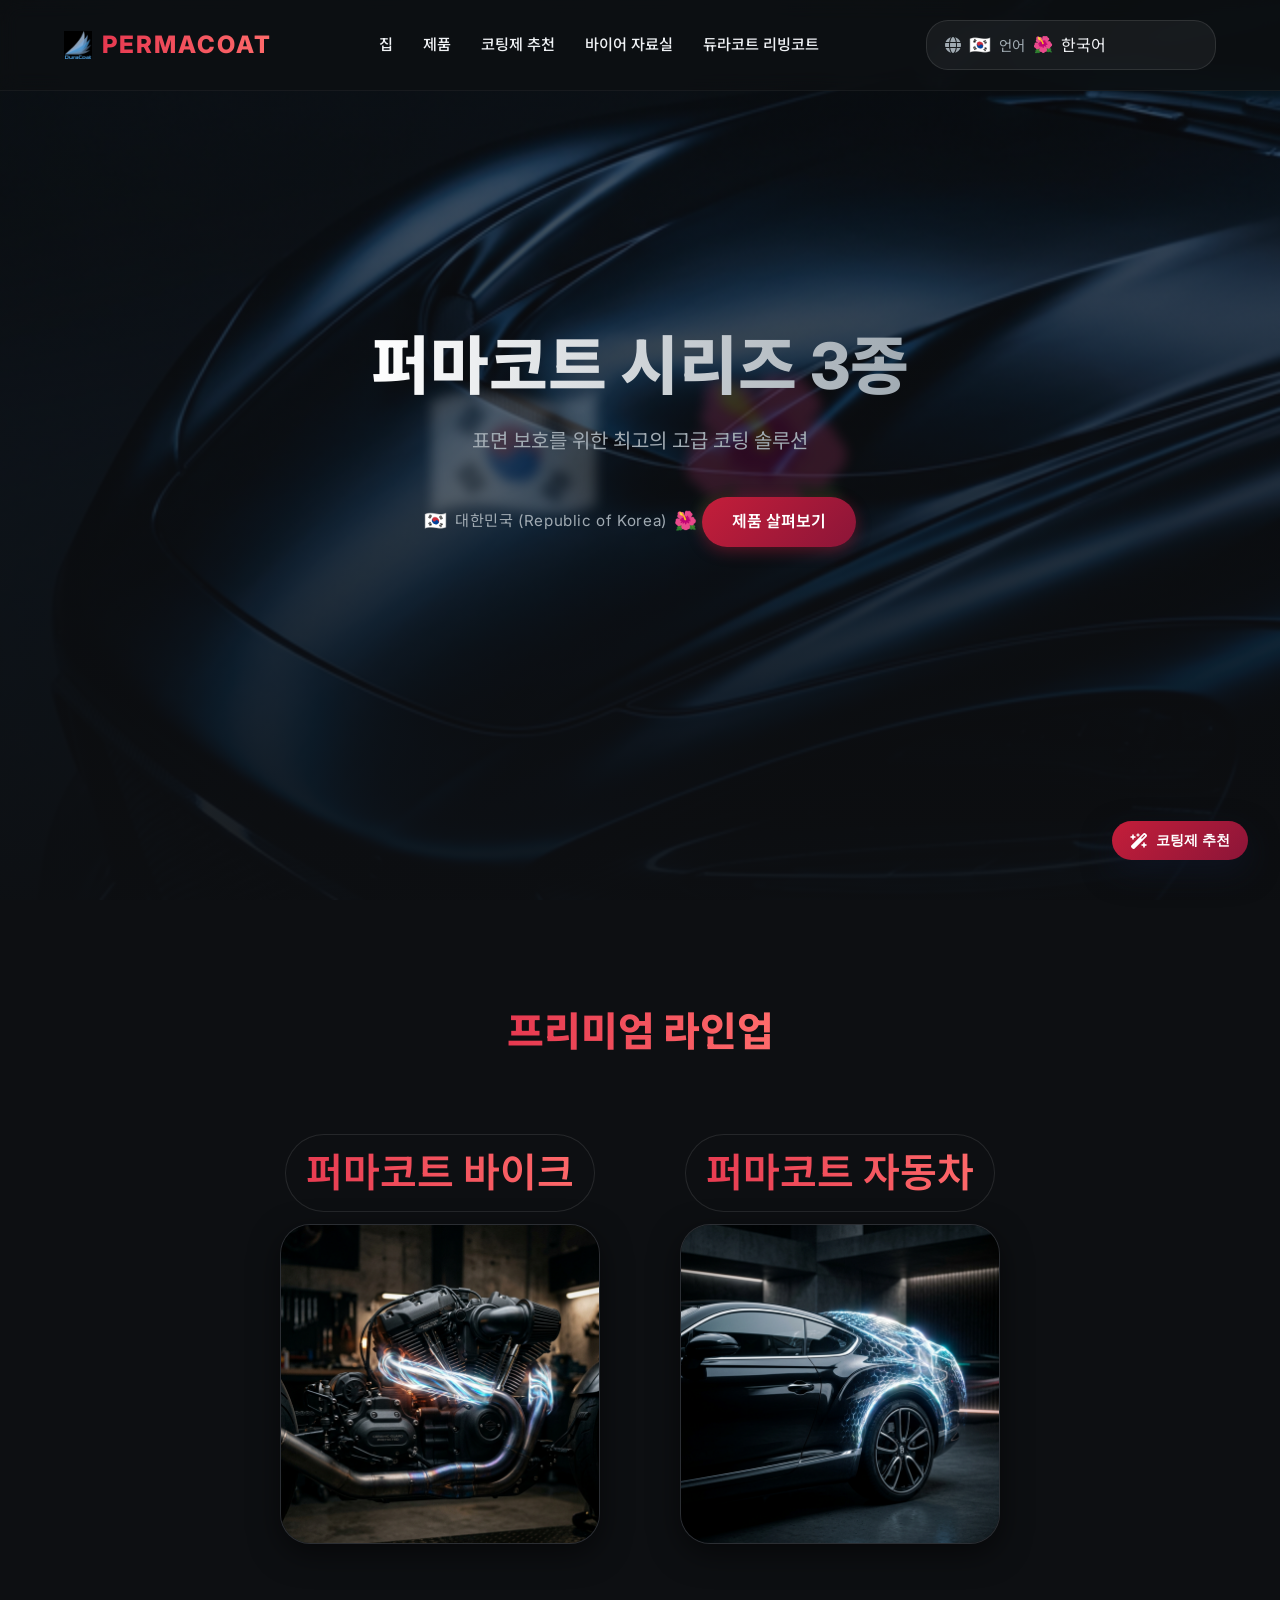
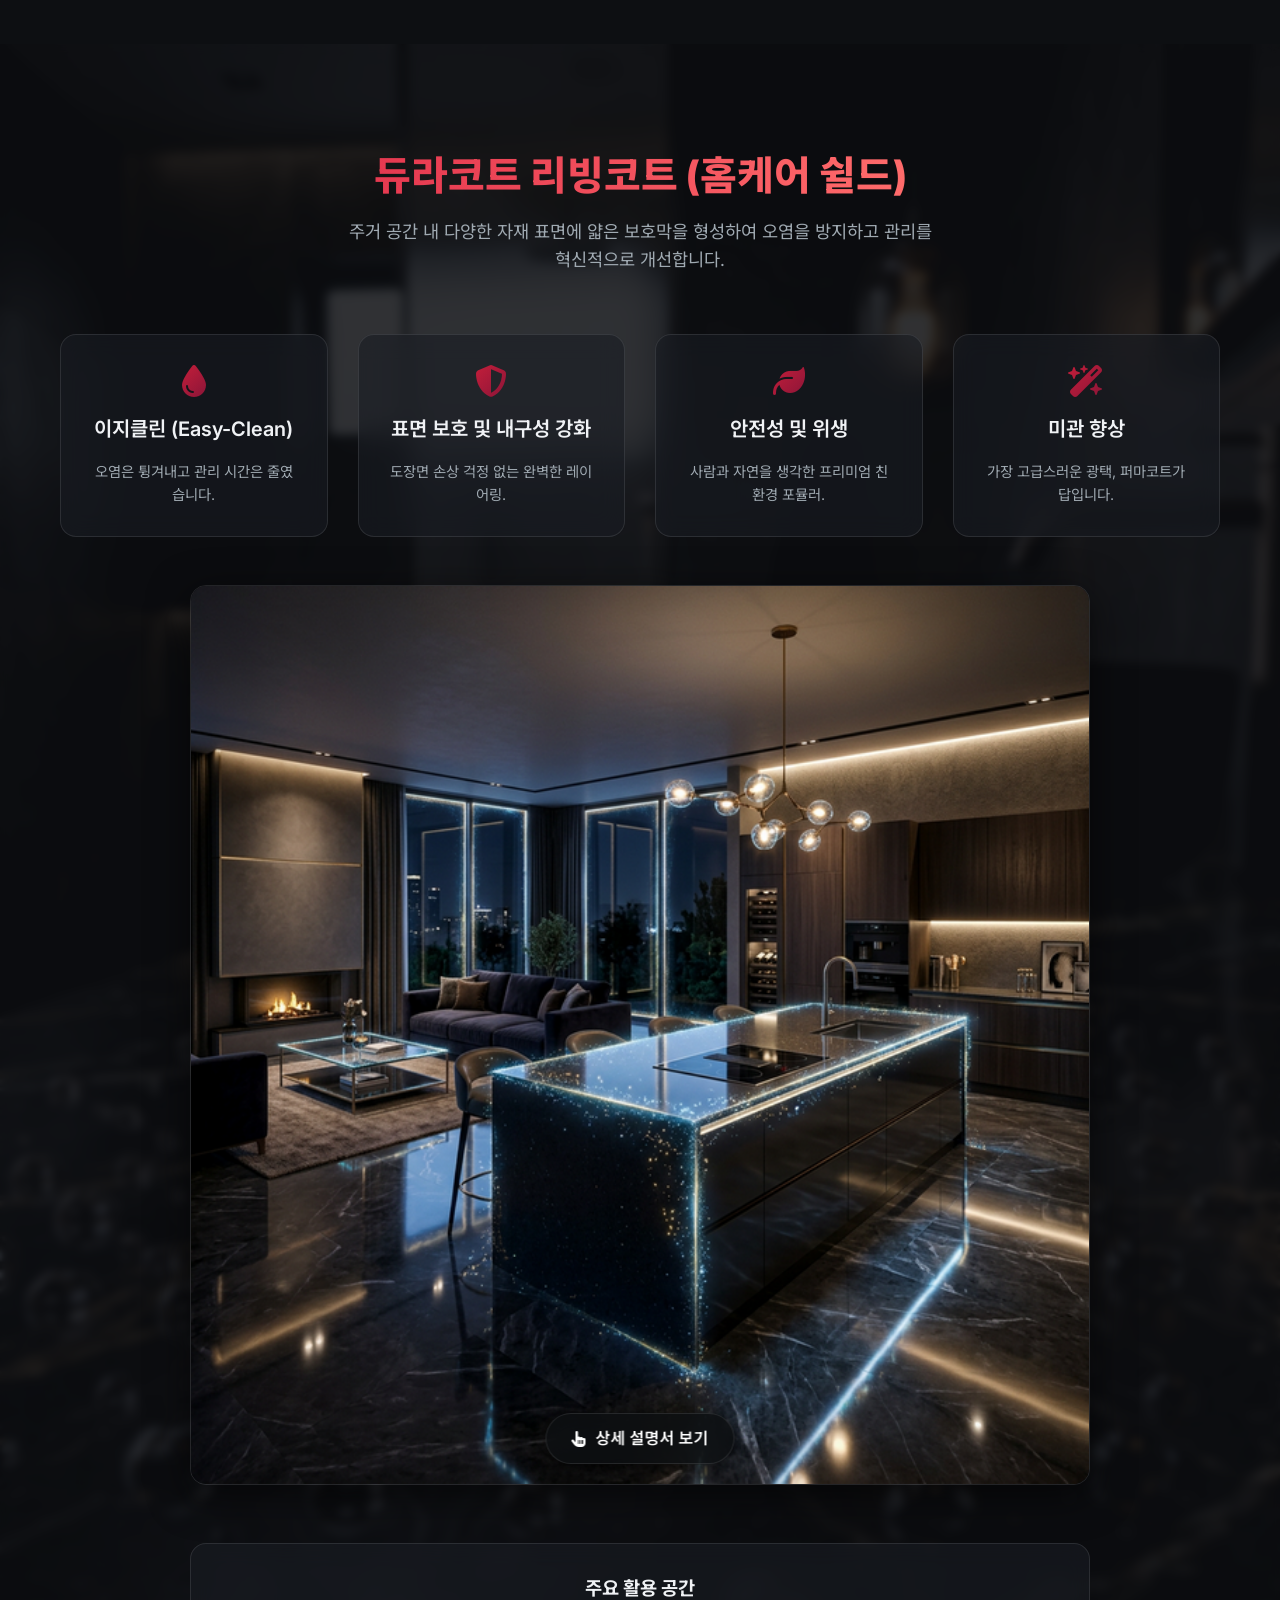
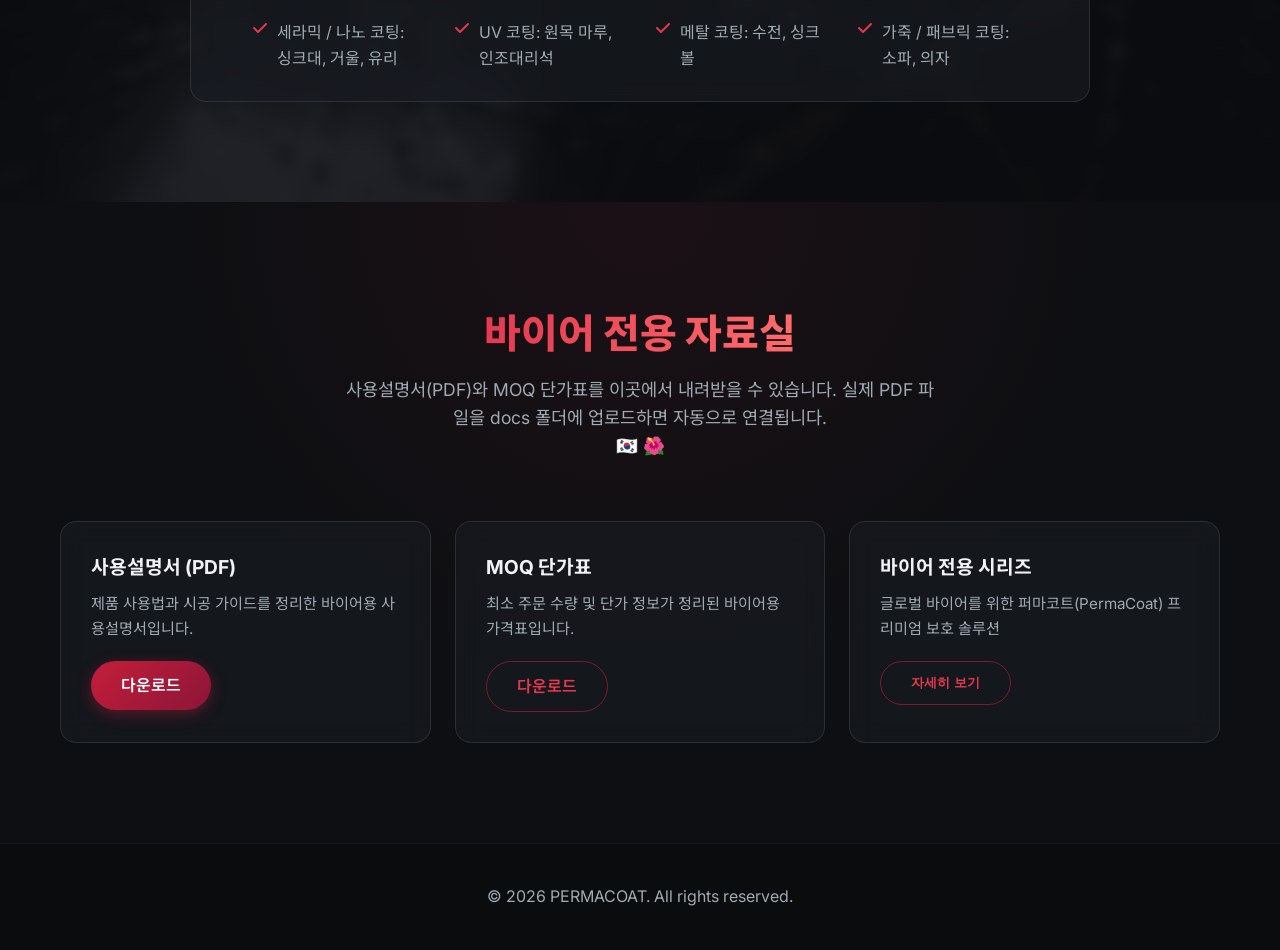
==== index.html @ cfed248a "모달 i18n 키 누락 보완 시리즈/리빙 모달 관련 data-i18n 키를 10개 언어에 모두 추가하고, i18n 누락 검사 스크립트를 추가했습니다.  Made-with: Curs" ====
<!DOCTYPE html>
    <html lang="ko">
        <head>
            <meta charset="UTF-8">
                <meta name="viewport" content="width=device-width, initial-scale=1.0">
                    <title>Permacoat - Premium Coating Solutions</title>
                    <link href="https://fonts.googleapis.com/css2?family=Inter:wght@300;400;600;800&family=Noto+Sans+KR:wght@300;400;500;700&display=swap" rel="stylesheet" />
                    <link rel="stylesheet" href="css/style.css" />
                    <!-- Font Awesome for icons -->
                    <link rel="stylesheet" href="https://cdnjs.cloudflare.com/ajax/libs/font-awesome/6.4.0/css/all.min.css" />
                    <!-- AOS Animation CSS -->
                    <link href="https://unpkg.com/aos@2.3.1/dist/aos.css" rel="stylesheet" />
                </head>
                <body class="dark-theme">

                    <!-- Navbar -->
                    <nav class="navbar">
                        <div class="logo">
                            <img src="images/duracoat-logo.png" alt="Duracoat Logo" class="logo-mark" />
                            <span class="gradient-text">PERMACOAT</span>
                        </div>
                        <ul class="nav-links">
                            <li><a href="#home" data-i18n="nav_home">Home</a></li>
                            <li><a href="#products" data-i18n="nav_products">Products</a></li>
                            <li><a href="javascript:void(0)" id="finder-nav-link" data-i18n="nav_finder">Finder</a></li>
                            <li><a href="#buyer-docs" data-i18n="nav_buyer">Buyer Docs</a></li>
                            <li><a href="#living" data-i18n="nav_living">Duracoat Living Coating</a></li>
                        </ul>
                        <div class="lang-selector notranslate" translate="no">
                            <i class="fa-solid fa-globe"></i>
                            <span id="lang-flag" class="lang-flag"></span>
                            <span class="lang-label" data-i18n="nav_language_label">Language</span>
                            <span id="lang-symbol" class="lang-symbol"></span>
                            <select id="language-select" translate="no">
                                <option value="ko">한국어</option>
                                <option value="en">English</option>
                                <option value="ja">日本語</option>
                                <option value="vi">Tiếng Việt</option>
                                <option value="zh">中文</option>
                                <option value="it">Italiano</option>
                                <option value="fr">Français</option>
                                <option value="de">Deutsch</option>
                                <option value="am">አማርኛ</option>
                                <option value="ar">العربية (السعودية)</option>
                            </select>
                        </div>
                        <div class="hamburger">
                            <i class="fa-solid fa-bars"></i>
                        </div>
                    </nav>

                    <!-- Hero Section -->
                    <section id="home" class="hero">
                        <div class="hero-overlay"></div>
                        <div class="hero-country-layer">
                            <span class="hero-country-flag"></span>
                            <span class="hero-country-symbol"></span>
                        </div>
                        <div class="hero-content">
                            <h1 class="hero-title" data-i18n="hero_title">Permacoat Series</h1>
                            <p class="hero-subtitle" data-i18n="hero_subtitle">Ultimate high-end coating solutions.</p>
                            <p class="hero-country-name">
                                <span class="hero-line-flag"></span>
                                <span data-i18n="hero_country_name">대한민국 (Republic of Korea)</span>
                                <span class="hero-line-symbol"></span>
                            </p>
                            <a href="#products" class="btn btn-primary" data-i18n="btn_explore">Explore Products</a>
                        </div>
                    </section>

                    <!-- Products Section -->
                    <section id="products" class="section products-section">
                        <div class="container">
                            <div class="section-header" data-aos="fade-up">
                                <h2 class="gradient-text" data-i18n="prod_title">프리미엄 라인업</h2>
                            </div>

                            <!-- 아래 바이크 / 자동차 2열 -->
                            <div class="premium-two-col">
                                <!-- Bike -->
                                <div class="premium-col">
                                <a href="permacoat_bike_series.html" class="premium-card-link">
                                        <div class="premium-tag gradient-text" data-i18n="premium_bike">퍼마코트 바이크</div>
                                        <div class="premium-card">
                                            <img src="images/permacoat_bike_titan.png" alt="퍼마코트 바이크" class="premium-card-img" />
                                        </div>
                                    </a>
                                </div>

                                <!-- Car -->
                                <div class="premium-col">
                                    <a href="permacoat_car_series.html" class="premium-card-link">
                                        <div class="premium-tag gradient-text" data-i18n="premium_car">퍼마코트 자동차</div>
                                        <div class="premium-card">
                                            <img src="images/permacoat_titan_effect.png" alt="퍼마코트 자동차" class="premium-card-img" />
                                        </div>
                                    </a>
                                </div>
                            </div>
                        </div>
                    </section>

                    <!-- Floating Finder Button -->
                    <button type="button" class="floating-finder-btn" id="finder-open">
                        <i class="fa-solid fa-wand-magic-sparkles"></i>
                        <span data-i18n="finder_cta">코팅제 추천</span>
                    </button>

                    <!-- Living Coating Section -->
                    <section id="living" class="section living-section">
                        <div class="living-bg-overlay"></div>
                        <div class="container relative-z">
                            <div class="section-header" data-aos="fade-up">
                                <h2 class="gradient-text" data-i18n="living_title">듀라코트 리빙코트 (홈케어 쉴드)</h2>
                                <p class="section-desc" data-i18n="living_desc">Forms a thin protective layer on various interior surfaces to prevent contamination and revolutionize maintenance.</p>
                            </div>

                            <div class="features-grid">
                                <div class="feature-box glass-panel" data-aos="fade-up" data-aos-delay="100">
                                    <i class="fa-solid fa-droplet icon-gradient"></i>
                                    <h4 data-i18n="living_clean">Easy-Clean</h4>
                                    <p data-i18n="living_clean_desc">Repels dirt and significantly reduces your cleaning time.</p>
                                </div>
                                <div class="feature-box glass-panel" data-aos="fade-up" data-aos-delay="200">
                                    <i class="fa-solid fa-shield-halved icon-gradient"></i>
                                    <h4 data-i18n="living_protect">Surface Protection</h4>
                                    <p data-i18n="living_protect_desc">Perfect layering so you never have to worry about surface damage.</p>
                                </div>
                                <div class="feature-box glass-panel" data-aos="fade-up" data-aos-delay="300">
                                    <i class="fa-solid fa-leaf icon-gradient"></i>
                                    <h4 data-i18n="living_safe">Safety & Hygiene</h4>
                                    <p data-i18n="living_safe_desc">A premium, eco-friendly formula designed with people and nature in mind.</p>
                                </div>
                                <div class="feature-box glass-panel" data-aos="fade-up" data-aos-delay="400">
                                    <i class="fa-solid fa-wand-magic-sparkles icon-gradient"></i>
                                    <h4 data-i18n="living_look">Aesthetic Enhancement</h4>
                                    <p data-i18n="living_look_desc">For the most luxurious shine, Permacoat is the answer.</p>
                                </div>
                            </div>

                            <!-- Living Main Photo Linking to Details (opens modal) -->
                            <div class="living-main-photo mt-5 mb-5" data-aos="zoom-in" data-aos-delay="200">
                                <a href="javascript:void(0)" class="living-detail-link" id="living-detail-trigger">
                                    <div class="image-wrapper">
                                        <img src="images/living_main.png" alt="Living Coating" class="living-main-img floating-item" />
                                        <div class="click-hint glass-panel">
                                            <i class="fa-solid fa-hand-pointer"></i>
                                            <span data-i18n="click_for_detail">자세한 설명서 보기</span>
                                        </div>
                                    </div>
                                </a>
                            </div>

                            <div class="applications-container glass-panel mt-5" data-aos="zoom-in" data-aos-delay="200">
                                <h3 class="mb-3 text-center" data-i18n="living_places">Application Areas</h3>
                                <ul class="app-list">
                                    <li><i class="fa-solid fa-check text-accent"></i> <span data-i18n="place_ceramic">Ceramic</span></li>
                                    <li><i class="fa-solid fa-check text-accent"></i> <span data-i18n="place_uv">UV</span></li>
                                    <li><i class="fa-solid fa-check text-accent"></i> <span data-i18n="place_metal">Metal</span></li>
                                    <li><i class="fa-solid fa-check text-accent"></i> <span data-i18n="place_fabric">Fabric</span></li>
                                </ul>
                            </div>
                        </div>
                    </section>

                    <!-- Finder Modal -->
                    <div id="finder-modal" class="modal-overlay">
                        <div class="modal-content finder-modal glass-panel">
                            <button type="button" class="modal-close finder-close" aria-label="닫기">
                                &times;
                            </button>

                            <div class="section-header">
                                <h2 class="gradient-text" data-i18n="finder_title">나에게 맞는 퍼마코트 찾기</h2>
                                <p class="section-desc" data-i18n="finder_desc">
                                    아래 5가지 질문에 답을 선택하면, 당신의 사용 스타일에 가장 잘 맞는 퍼마코트 등급을 추천해 드립니다.
                                </p>
                            </div>

                            <div class="finder-layout">
                                <div class="finder-questions">
                                    <!-- Q1 -->
                                    <div class="finder-question glass-panel" data-question="1">
                                        <h3 data-i18n="finder_q1">Q1. 평소 세차와 관리에 투자하는 시간은 어느 정도인가요?</h3>
                                        <div class="finder-options">
                                            <button class="finder-option" data-value="1" data-i18n="finder_q1_a1">10~20분 내외로 빠르고 간편하게 끝내고 싶다.</button>
                                            <button class="finder-option" data-value="2" data-i18n="finder_q1_a2">1시간 정도는 집중해서 꼼꼼하게 관리할 수 있다.</button>
                                            <button class="finder-option" data-value="3" data-i18n="finder_q1_a3">반나절 이상 걸리더라도 완벽한 결과물을 위해 공을 들인다.</button>
                                        </div>
                                    </div>

                                    <!-- Q2 -->
                                    <div class="finder-question glass-panel" data-question="2">
                                        <h3 data-i18n="finder_q2">Q2. 코팅제를 선택할 때 가장 중요하게 생각하는 가치는 무엇인가요?</h3>
                                        <div class="finder-options">
                                            <button class="finder-option" data-value="1" data-i18n="finder_q2_a1">매끈한 촉감(슬릭감)과 시공의 편리함</button>
                                            <button class="finder-option" data-value="2" data-i18n="finder_q2_a2">외부 오염 방어력과 적절한 지속 기간의 균형</button>
                                            <button class="finder-option" data-value="3" data-i18n="finder_q2_a3">압도적인 피막 두께와 강력한 도장면 보호 성능</button>
                                        </div>
                                    </div>

                                    <!-- Q3 -->
                                    <div class="finder-question glass-panel" data-question="3">
                                        <h3 data-i18n="finder_q3">Q3. 현재 본인의 이동수단(바이크/자동차) 상태는 어떤가요?</h3>
                                        <div class="finder-options">
                                            <button class="finder-option" data-value="1" data-i18n="finder_q3_a1">평소 자주 타며 가벼운 오염이 자주 발생하는 편이다.</button>
                                            <button class="finder-option" data-value="2" data-i18n="finder_q3_a2">일상 주행을 하지만, 스크래치나 워터 스팟이 걱정된다.</button>
                                            <button class="finder-option" data-value="3" data-i18n="finder_q3_a3">이제 막 출고된 신차이거나, 완벽하게 리스토어를 마친 상태다.</button>
                                        </div>
                                    </div>

                                    <!-- Q4 -->
                                    <div class="finder-question glass-panel" data-question="4">
                                        <h3 data-i18n="finder_q4">Q4. 주로 주행하는 환경이나 보관 장소는 어디인가요?</h3>
                                        <div class="finder-options">
                                            <button class="finder-option" data-value="1" data-i18n="finder_q4_a1">주로 단거리 주행을 하며, 실내외를 가리지 않고 주차한다.</button>
                                            <button class="finder-option" data-value="2" data-i18n="finder_q4_a2">장거리 투어나 고속 주행이 잦고, 비나 먼지에 노출될 때가 많다.</button>
                                            <button class="finder-option" data-value="3" data-i18n="finder_q4_a3">극심한 엔진 열기(바이크)나 강력한 자외선(자동차) 노출이 우려되는 환경이다.</button>
                                        </div>
                                    </div>

                                    <!-- Q5 -->
                                    <div class="finder-question glass-panel" data-question="5">
                                        <h3 data-i18n="finder_q5">Q5. 한 번 시공한 후, 다음 코팅까지 기대하는 유지 기간은?</h3>
                                        <div class="finder-options">
                                            <button class="finder-option" data-value="1" data-i18n="finder_q5_a1">3개월 정도마다 세차 시 가볍게 보강하는 것이 좋다.</button>
                                            <button class="finder-option" data-value="2" data-i18n="finder_q5_a2">1년 정도는 큰 신경 쓰지 않고 편하게 타고 싶다.</button>
                                            <button class="finder-option" data-value="3" data-i18n="finder_q5_a3">한 번의 시공으로 2~3년 이상 확실하게 보호받고 싶다.</button>
                                        </div>
                                    </div>
                                </div>

                                <div class="finder-result glass-panel">
                                    <h3 data-i18n="finder_result_title">추천 결과</h3>
                                    <p class="finder-result-subtitle" data-i18n="finder_result_subtitle">질문에 답하면, 여기에서 당신에게 맞는 등급을 바로 확인할 수 있습니다.</p>

                                    <div class="finder-result-badge" id="finder-badge">PERMACOAT QUICK</div>
                                    <p class="finder-result-title" id="finder-title">간편하고 빠른 관리형 사용자</p>
                                    <p class="finder-result-desc" id="finder-desc">
                                        세차 시간을 최소화하면서도 즉각적인 광택과 슬릭감을 원하는 타입입니다. 세차 후 뿌리고 닦는 것만으로도 충분한 만족을 줄 수 있는
                                        <strong>퍼마코트 퀵 (Quick)</strong>을 추천합니다.
                                    </p>

                                    <div class="finder-links">
                                        <a href="permacoat_bike_series.html" class="btn btn-primary" data-i18n="finder_btn_bike">바이크 라인업 보기</a>
                                        <a href="permacoat_car_series.html" class="btn btn-outline" data-i18n="finder_btn_car">자동차 라인업 보기</a>
                                    </div>
                                </div>
                            </div>
                        </div>
                    </div>

                    <!-- Buyer Documents Section -->
                    <section id="buyer-docs" class="section buyer-section">
                        <div class="container">
                            <div class="section-header" data-aos="fade-up">
                                <h2 class="gradient-text" data-i18n="buyer_title">바이어 전용 자료실</h2>
                                <p class="section-desc" data-i18n="buyer_desc">
                                    사용설명서(PDF)와 MOQ 단가표를 이곳에서 내려받을 수 있습니다. 실제 PDF 파일을 docs 폴더에 업로드하면 자동으로 연결됩니다.
                                </p>
                                <p class="section-desc">
                                    <span class="lang-flag"></span>
                                    <span class="lang-symbol"></span>
                                </p>
                            </div>

                            <div class="download-grid" data-aos="fade-up" data-aos-delay="100">
                                <div class="glass-panel download-card">
                                    <h3 data-i18n="buyer_manual_title">사용설명서 (PDF)</h3>
                                    <p class="download-desc" data-i18n="buyer_manual_desc">제품 사용법과 시공 가이드를 정리한 바이어용 사용설명서입니다.</p>
                                    <a href="docs/permacoat_manual_ko.pdf" class="btn btn-primary" download data-i18n="buyer_download">다운로드</a>
                                </div>

                                <div class="glass-panel download-card">
                                    <h3 data-i18n="buyer_moq_title">MOQ 단가표</h3>
                                    <p class="download-desc" data-i18n="buyer_moq_desc">최소 주문 수량 및 단가 정보가 정리된 바이어용 가격표입니다.</p>
                                    <a href="docs/permacoat_moq_price_ko.pdf" class="btn btn-outline" download data-i18n="buyer_download">다운로드</a>
                                </div>

                                <div class="glass-panel download-card">
                                    <h3 data-i18n="buyer_series_title">바이어 전용 시리즈</h3>
                                    <p class="download-desc" data-i18n="buyer_series_desc">
                                        글로벌 바이어를 위한 퍼마코트(PermaCoat) 프리미엄 보호 솔루션
                                    </p>
                                    <button type="button" class="btn btn-outline series-modal-open" data-i18n="buyer_series_open">
                                        자세히 보기
                                    </button>
                                </div>
                            </div>
                        </div>
                    </section>

                    <!-- Living Detail Modal -->
                    <div id="living-modal" class="modal-overlay">
                        <div class="modal-content living-modal glass-panel">
                            <button type="button" class="modal-close" aria-label="닫기">
                                &times;
                            </button>
                            <div class="living-modal-country">
                                <span class="lang-flag"></span>
                                <span class="lang-symbol"></span>
                            </div>
                            <h2 class="gradient-text mb-3" data-i18n="living_modal_title">듀라코트 리빙코트 (Duracoat Living Coat)</h2>
                            <p class="section-desc mb-3" data-i18n="living_modal_intro">
                                퍼마코트가 바이크와 자동차의 외부를 책임진다면,
                                듀라코트 리빙코트는 우리가 머무는 가장 소중한 공간인 집을 위한 프리미엄 보호 솔루션입니다.
                            </p>

                            <h3 class="mb-3" data-i18n="living_modal_section1_title">1. 공간별 맞춤 성능</h3>
                            <h4 data-i18n="living_modal_kitchen_title">🍳 주방 (Kitchen) – 인조대리석 &amp; 싱크볼</h4>
                            <ul class="modal-list">
                                <li data-i18n="living_modal_kitchen_li1">음식물 이염 방지 – 김치 국물, 커피, 기름때가 대리석 기공 속으로 스며드는 것을 차단합니다.</li>
                                <li data-i18n="living_modal_kitchen_li2">스크래치 및 부식 억제 – 설거지나 요리 중 발생하는 미세한 기스와 산성 세제로부터 표면을 보호합니다.</li>
                            </ul>

                            <h4 data-i18n="living_modal_bath_title">🚿 욕실 (Bathroom) – 샤워부스 유리 &amp; 수전 &amp; 거울</h4>
                            <ul class="modal-list">
                                <li data-i18n="living_modal_bath_li1">나노 발수 코팅 – 물방울이 맺히지 않고 흘러내려 물때와 비누 때 고착을 방지합니다.</li>
                                <li data-i18n="living_modal_bath_li2">김 서림 완화 – 욕실 거울의 투명도를 높여 보다 쾌적한 사용 환경을 제공합니다.</li>
                            </ul>

                            <h4 data-i18n="living_modal_living_title">🛋️ 거실 및 가구 (Living) – 식탁 &amp; 아트월</h4>
                            <ul class="modal-list">
                                <li data-i18n="living_modal_living_li1">천연석/세라믹 보호 – 고가의 식탁 상판 본연의 질감을 살리면서 오염을 막아 줍니다.</li>
                                <li data-i18n="living_modal_living_li2">항균 및 항곰팡이 – 아이들이 자주 만지는 가구에 위생적인 보호막을 형성합니다.</li>
                            </ul>

                            <h3 class="mb-3" data-i18n="living_modal_section2_title">2. 리빙코트의 4대 핵심 가치</h3>
                            <table class="living-table">
                                <thead>
                                    <tr>
                                        <th data-i18n="living_modal_th_category">구분</th>
                                        <th data-i18n="living_modal_th_feature">주요 특징</th>
                                        <th data-i18n="living_modal_th_effect">생활 속 체감 효과</th>
                                    </tr>
                                </thead>
                                <tbody>
                                    <tr>
                                        <td data-i18n="living_modal_row1_name">💧 이지클린</td>
                                        <td data-i18n="living_modal_row1_feature">초발수/방오 코팅층 형성</td>
                                        <td data-i18n="living_modal_row1_effect">힘든 청소 대신 가벼운 물걸레질로 끝</td>
                                    </tr>
                                    <tr>
                                        <td data-i18n="living_modal_row2_name">🛡️ 표면 보호</td>
                                        <td data-i18n="living_modal_row2_feature">고경도 투명 피막 형성</td>
                                        <td data-i18n="living_modal_row2_effect">생활 기스 및 자재 노후화 방지</td>
                                    </tr>
                                    <tr>
                                        <td data-i18n="living_modal_row3_name">🌱 안전성</td>
                                        <td data-i18n="living_modal_row3_feature">친환경 성분 &amp; 항균 기능</td>
                                        <td data-i18n="living_modal_row3_effect">주방 기구와 아이들 가구에도 안심 시공</td>
                                    </tr>
                                    <tr>
                                        <td data-i18n="living_modal_row4_name">✨ 미관 향상</td>
                                        <td data-i18n="living_modal_row4_feature">자재 본연의 색감 복원</td>
                                        <td data-i18n="living_modal_row4_effect">낡은 가구는 새것처럼, 새 가구는 더 고급스럽게</td>
                                    </tr>
                                </tbody>
                            </table>

                            <h3 class="mb-3" data-i18n="living_modal_section3_title">3. 상세 스펙 및 특성</h3>
                            <ul class="modal-list">
                                <li data-i18n="living_modal_spec_li1">지속 기간: 1회 시공으로 최소 1~2년 이상 유지 (사용 환경에 따라 상이)</li>
                                <li data-i18n="living_modal_spec_li2">내열성: 뜨거운 냄비나 용기를 올리는 주방 환경에 맞춘 고온 방어 성능</li>
                                <li data-i18n="living_modal_spec_li3">무독성: 인체에 무해한 친환경 프리미엄 성분 사용 (실내 시공 최적화)</li>
                                <li data-i18n="living_modal_spec_li4">경화 시간: 약 12~24시간 후 일상 사용 가능 (지문 방지 효과는 즉각 발생)</li>
                            </ul>

                            <h3 class="mb-3" data-i18n="living_modal_marketing_title">마케팅 메시지</h3>
                            <p class="modal-quote" data-i18n="living_modal_marketing_1">
                                "청소 시간은 절반으로, 주방의 품격은 두 배로. 듀라코트 리빙코트가 당신의 여유를 찾아드립니다."
                            </p>
                            <p class="modal-quote" data-i18n="living_modal_marketing_2">
                                "신축 아파트의 깨끗함, 잃어버리기 전에 지키세요. 집 전체를 위한 가장 스마트한 보험, 듀라코트 리빙코트."
                            </p>
                        </div>
                    </div>

                    <!-- Car/Bike Series Detail Modal -->
                    <div id="series-modal" class="modal-overlay">
                        <div class="modal-content series-modal glass-panel">
                            <button type="button" class="modal-close series-close" aria-label="닫기">
                                &times;
                            </button>
                            <div class="series-modal-country">
                                <span class="lang-flag"></span>
                                <span class="lang-symbol"></span>
                            </div>
                            <h2 class="gradient-text mb-3" data-i18n="series_modal_title">PERMACOAT / DURACOAT 시리즈 비교</h2>

                            <h3 class="mb-2" data-i18n="series_modal_car_title">🏎️ PERMACOAT Car Series</h3>
                            <p class="modal-pre" data-i18n="series_modal_car_body">
                                "전문 샵의 퀄리티를 내 차고에서 구현하는 경제적 혁신"
                                자동차 라인업은 넓은 도장면의 광택 유지와 관리 비용 절감에 초점을 맞춥니다.

                                [Quick] 데일리 케어 솔루션
                                - 시공의 간편성: 단 40분 만에 전문가 수준의 코팅이 완료되어 예약이나 대기 시간이 필요 없습니다.
                                - 즉각적인 방오: 시공 즉시 강력한 발수층을 형성하여 비나 먼지로부터 차체를 보호하고 세차를 훨씬 쉽게 만듭니다.

                                [Titan] 장기 보호 솔루션
                                - 경제적 가치: 수백만 원(1,000~5,000달러 상당)의 전문 시공 비용을 획기적으로 절감하면서도 9H 경도의 강력한 보호막을 제공합니다.
                                - 압도적 내구성: 한 번의 시공으로 최대 12~24개월간 유지되어 잦은 왁싱이나 코팅의 번거로움을 없애줍니다.

                                [Resin] 쇼카(Show-car) 피니시
                                - 미러 라이크 광택: 거울처럼 맑은 반사율을 구현하여 차량 본연의 색감을 깊고 풍부하게 살려줍니다.
                                - 가치 보존: 강력한 UV 차단 효과로 자외선에 의한 도장면 변색을 방지하여 신차 컨디션을 장기간 유지합니다.
                            </p>

                            <h3 class="mb-2" data-i18n="series_modal_bike_title">🏍️ DURACOAT PermaCoat Bike</h3>
                            <p class="modal-pre" data-i18n="series_modal_bike_body">
                                "극한의 열기와 거친 주행을 견디는 퍼포먼스 보호"
                                바이크 라인업은 엔진의 고온 보호와 정밀 부품의 부식 방지에 초점을 맞춥니다.

                                [Quick] 효율적 레이싱 케어
                                - 관리 효율 극대화: 유지 관리 시간을 최대 70%까지 단축하여 주행 후 정비 효율을 높여줍니다.
                                - 레이싱 데이터 검증: 10,000km 내구 테스트를 완료하여 익스트림한 주행 환경에서도 변함없는 보호 성능을 증명했습니다.

                                [Titan] 하이테크 열 차단 솔루션
                                - 800°C 초고온 내열: 엔진 및 머플러 등 바이크 특유의 고온 부위에서도 코팅층이 파괴되지 않고 완벽하게 보호합니다.
                                - 9H 나노 세라믹: 스톤 칩이나 주행 중 발생하는 미세 스크래치로부터 페인트와 크롬 파츠를 견고하게 지켜줍니다.

                                [Resin] 정밀 디테일링 솔루션
                                - 분자 수준 침투: 복잡한 구조와 미세한 표면까지 나노 입자가 침투하여 광택을 극대화합니다.
                                - 금속 산화 방지: 엔진 주변부와 크롬 파츠의 산화 및 부식을 효과적으로 억제하여 바이크의 프리미엄 가치를 유지합니다.
                            </p>

                            <h3 class="mb-2" data-i18n="series_modal_table_title">📊 바이어용 비교 요약</h3>
                            <table class="series-table">
                                <thead>
                                    <tr>
                                        <th data-i18n="series_modal_tbl_grade">구분</th>
                                        <th data-i18n="series_modal_tbl_car">Car (자동차) 장점</th>
                                        <th data-i18n="series_modal_tbl_bike">Bike (바이크) 장점</th>
                                    </tr>
                                </thead>
                                <tbody>
                                    <tr>
                                        <td>Quick</td>
                                        <td data-i18n="series_modal_tbl_quick_car">40분 완성, 비용 절감</td>
                                        <td data-i18n="series_modal_tbl_quick_bike">관리 시간 70% 단축</td>
                                    </tr>
                                    <tr>
                                        <td>Titan</td>
                                        <td data-i18n="series_modal_tbl_titan_car">9H 경도, 2년 지속 보호</td>
                                        <td data-i18n="series_modal_tbl_titan_bike">800°C 내열, 엔진/머플러 보호</td>
                                    </tr>
                                    <tr>
                                        <td>Resin</td>
                                        <td data-i18n="series_modal_tbl_resin_car">미러 광택, 도장면 가치 보존</td>
                                        <td data-i18n="series_modal_tbl_resin_bike">나노 정밀 코팅, 금속 산화 방지</td>
                                    </tr>
                                </tbody>
                            </table>
                        </div>
                    </div>

                    <!-- Footer -->
                    <footer class="footer">
                        <div class="container text-center">
                            <p data-i18n="footer_copyright">&copy; 2026 PERMACOAT. All rights reserved.</p>
                        </div>
                    </footer>

                    <!-- AOS Animation JS -->
                    <script src="https://unpkg.com/aos@2.3.1/dist/aos.js"></script>
                    <script src="js/translations.js"></script>
                    <script src="js/script.js"></script>
                </body>
            </html>
---- css/style.css ----
/* Reset & Base Variables - 테마 색상은 언어 선택 시 JS에서 덮어씀 */
:root {
    --bg-color: #0d0f12;
    --bg-secondary: #1a1d24;
    --text-main: #f0f2f5;
    --text-muted: #a0aab2;
    --accent-color: #4f46e5;
    --accent-hover: #6366f1;
    --accent-glow: rgba(79, 70, 229, 0.4);
    --accent-glow-strong: rgba(79, 70, 229, 0.6);
    --accent-glow-soft: rgba(79, 70, 229, 0.08);
    --accent-border: rgba(129, 140, 248, 0.6);
    --glass-bg: rgba(26, 29, 36, 0.6);
    --glass-border: rgba(255, 255, 255, 0.1);
    --gradient-primary: linear-gradient(135deg, #4f46e5 0%, #7c3aed 100%);
    --gradient-text: linear-gradient(to right, #6366f1, #a78bfa);
    --border-radius: 16px;
    --transition-speed: 0.3s;
    --font-sans: 'Inter', 'Noto Sans KR', sans-serif;
}

* {
    margin: 0;
    padding: 0;
    box-sizing: border-box;
    scroll-behavior: smooth;
}

body.dark-theme {
    background-color: var(--bg-color);
    color: var(--text-main);
    font-family: var(--font-sans);
    line-height: 1.6;
    overflow-x: hidden;
}

/* Utilities */
.container {
    max-width: 1200px;
    margin: 0 auto;
    padding: 0 20px;
}

.text-center {
    text-align: center;
}

.mb-3 {
    margin-bottom: 1rem;
}

.mt-5 {
    margin-top: 3rem;
}

.gradient-text {
    background: var(--gradient-text);
    -webkit-background-clip: text;
    -webkit-text-fill-color: transparent;
    display: inline-block;
}

.text-accent {
    color: var(--accent-hover);
}

.icon-gradient {
    background: var(--gradient-primary);
    -webkit-background-clip: text;
    -webkit-text-fill-color: transparent;
    font-size: 2rem;
    margin-bottom: 1rem;
}

.relative-z {
    position: relative;
    z-index: 2;
}

.section {
    padding: 100px 0;
}

.section-header {
    text-align: center;
    margin-bottom: 60px;
}

.section-header h2 {
    font-size: 2.5rem;
    font-weight: 800;
    margin-bottom: 10px;
}

.section-desc {
    color: var(--text-muted);
    font-size: 1.1rem;
    max-width: 600px;
    margin: 0 auto;
}

/* Buttons */
.btn {
    display: inline-block;
    padding: 12px 30px;
    border-radius: 30px;
    text-decoration: none;
    font-weight: 600;
    transition: all var(--transition-speed) ease;
    cursor: pointer;
    border: none;
}

.btn-primary {
    background: var(--gradient-primary);
    color: white;
    box-shadow: 0 4px 15px var(--accent-glow);
}

.btn-primary:hover {
    transform: translateY(-2px);
    box-shadow: 0 6px 20px var(--accent-glow-strong);
}

/* Glassmorphism Panels */
.glass-panel {
    background: var(--glass-bg);
    backdrop-filter: blur(12px);
    -webkit-backdrop-filter: blur(12px);
    border: 1px solid var(--glass-border);
    border-radius: var(--border-radius);
    padding: 30px;
    transition: transform var(--transition-speed) ease, box-shadow var(--transition-speed) ease;
}

.glass-panel:hover {
    transform: translateY(-5px);
    box-shadow: 0 10px 30px rgba(0, 0, 0, 0.5);
    border-color: rgba(255, 255, 255, 0.2);
}

/* Navbar */
.navbar {
    position: fixed;
    top: 0;
    width: 100%;
    display: flex;
    justify-content: space-between;
    align-items: center;
    padding: 20px 5%;
    background: rgba(13, 15, 18, 0.8);
    backdrop-filter: blur(10px);
    z-index: 1000;
    border-bottom: 1px solid rgba(255, 255, 255, 0.05);
}

.navbar .logo {
    display: flex;
    align-items: center;
    gap: 10px;
}

.navbar .logo-mark {
    height: 28px;
    width: auto;
}

.navbar .logo span {
    font-size: 1.5rem;
    font-weight: 800;
    letter-spacing: 2px;
}

.nav-links {
    display: flex;
    list-style: none;
    gap: 30px;
}

.nav-links li a {
    color: var(--text-main);
    text-decoration: none;
    font-weight: 500;
    font-size: 0.95rem;
    transition: color 0.3s;
}

.nav-links li a:hover {
    color: var(--accent-hover);
}

.lang-selector {
    display: flex;
    align-items: center;
    gap: 8px;
    background: rgba(255, 255, 255, 0.05);
    padding: 10px 18px;
    border-radius: 22px;
    border: 1px solid rgba(255, 255, 255, 0.1);
}

.lang-selector i {
    color: var(--text-muted);
}

.lang-selector .lang-label {
    color: var(--text-muted);
    font-size: 0.9rem;
    white-space: nowrap;
}

.lang-selector .lang-flag {
    font-size: 1.1rem;
}

.lang-selector .lang-symbol {
    font-size: 1rem;
}

.lang-selector select {
    background: transparent;
    color: var(--text-main);
    border: none;
    outline: none;
    font-family: inherit;
    font-size: 1rem;
    cursor: pointer;
    appearance: none;
    -webkit-appearance: none;
}

.lang-selector select option {
    background: var(--bg-secondary);
    color: var(--text-main);
}

.hamburger {
    display: none;
    font-size: 1.5rem;
    cursor: pointer;
}

/* Hero Section - 항상 노출 (AOS/스크립트에 의해 숨겨지지 않음) */
.hero {
    min-height: 100vh;
    height: 100vh;
    display: flex !important;
    align-items: center;
    justify-content: center;
    position: relative;
    text-align: center;
    visibility: visible !important;
    opacity: 1 !important;
    background: url('../images/hero-bg.png') center/cover no-repeat;
    background-color: var(--bg-secondary);
}
.hero * {
    visibility: visible !important;
}

.hero-overlay {
    position: absolute;
    top: 0;
    left: 0;
    width: 100%;
    height: 100%;
    background: linear-gradient(to bottom, rgba(13, 15, 18, 0.6), rgba(13, 15, 18, 0.95));
}

.hero-country-layer {
    position: absolute;
    inset: 0;
    display: flex;
    align-items: center;
    justify-content: center;
    pointer-events: none;
    z-index: 1;
    opacity: 0.18;
    filter: blur(6px);
}

.hero-country-layer .hero-country-flag,
.hero-country-layer .hero-country-symbol {
    font-size: clamp(4rem, 18vw, 9rem);
    margin: 0 0.25em;
}

/* AOS 미적용 - 히어로는 항상 노출 */
.hero .hero-content,
.hero-content {
    position: relative;
    z-index: 2;
    max-width: 800px;
    padding: 0 20px;
    animation: fadeInDown 1s ease;
    visibility: visible !important;
    opacity: 1 !important;
    transform: none !important;
}

.hero-title {
    font-size: 4rem;
    font-weight: 800;
    margin-bottom: 20px;
    background: linear-gradient(to right, #ffffff, #a0aab2);
    -webkit-background-clip: text;
    -webkit-text-fill-color: transparent;
    line-height: 1.2;
}

.hero-subtitle {
    font-size: 1.25rem;
    color: var(--text-muted);
    margin-bottom: 40px;
}

.hero-country-name {
    font-size: 0.95rem;
    color: var(--text-muted);
    margin-bottom: 36px;
    letter-spacing: 0.04em;
    display: inline-flex;
    align-items: center;
    justify-content: center;
    gap: 0.45rem;
}

.hero-line-flag,
.hero-line-symbol {
    font-size: 1.15rem;
}

@keyframes fadeInDown {
    from {
        opacity: 0;
        transform: translateY(-30px);
    }

    to {
        opacity: 1;
        transform: translateY(0);
    }
}

/* Products Section */
.product-grid {
    display: grid;
    grid-template-columns: repeat(auto-fit, minmax(320px, 1fr));
    gap: 30px;
}

.product-card {
    display: flex;
    flex-direction: column;
    overflow: hidden;
    padding: 0;
}

.product-img {
    height: 250px;
    background: var(--bg-color);
    display: flex;
    align-items: center;
    justify-content: center;
    color: var(--text-muted);
    font-size: 0.9rem;
    position: relative;
    border-bottom: 1px solid var(--glass-border);
}

.product-img.placeholder-img::after {
    content: '';
    position: absolute;
    inset: 0;
    background: linear-gradient(45deg, rgba(255, 255, 255, 0.02) 25%, transparent 25%, transparent 50%, rgba(255, 255, 255, 0.02) 50%, rgba(255, 255, 255, 0.02) 75%, transparent 75%, transparent);
    background-size: 20px 20px;
    opacity: 0.5;
}

.product-info {
    padding: 30px;
    flex: 1;
    display: flex;
    flex-direction: column;
}

.product-info h3 {
    font-size: 1.5rem;
    font-weight: 700;
    margin-bottom: 15px;
    color: var(--text-main);
}

.product-info p {
    color: var(--text-muted);
    font-size: 0.95rem;
    flex: 1;
    margin-bottom: 20px;
}

/* Toggleable product details (Quick / Titan / Resin) */
.product-info.collapsed p,
.product-info.collapsed .specs-list {
    display: none;
}

.product-toggle-title {
    cursor: pointer;
    position: relative;
    padding-right: 18px;
}

.product-toggle-title::after {
    content: '＋';
    position: absolute;
    right: 0;
    top: 50%;
    transform: translateY(-50%);
    font-size: 0.9rem;
    color: var(--accent-hover);
}

.product-info:not(.collapsed) .product-toggle-title::after {
    content: '－';
}

.specs-list {
    list-style: none;
    border-top: 1px solid rgba(255, 255, 255, 0.05);
    padding-top: 20px;
}

.specs-list li {
    display: flex;
    justify-content: space-between;
    margin-bottom: 8px;
    font-size: 0.9rem;
    color: var(--text-muted);
}

.specs-list li .highlight {
    font-weight: 700;
    color: #fff;
    background: var(--gradient-text);
    -webkit-background-clip: text;
    -webkit-text-fill-color: transparent;
}

/* Finder Section */
.finder-section {
    background: radial-gradient(circle at top, var(--accent-glow-soft), transparent 55%);
}

.finder-layout {
    display: grid;
    grid-template-columns: minmax(0, 2fr) minmax(0, 1.2fr);
    gap: 30px;
    align-items: flex-start;
}

.finder-questions {
    display: flex;
    flex-direction: column;
    gap: 20px;
}

.finder-question h3 {
    font-size: 1.1rem;
    margin-bottom: 15px;
}

.finder-options {
    display: flex;
    flex-direction: column;
    gap: 10px;
}

.finder-option {
    text-align: left;
    padding: 10px 14px;
    border-radius: 999px;
    border: 1px solid rgba(255, 255, 255, 0.12);
    background: rgba(15, 23, 42, 0.7);
    color: var(--text-muted);
    font-size: 0.95rem;
    cursor: pointer;
    transition: all 0.2s ease;
}

.finder-option:hover {
    border-color: var(--accent-hover);
    color: #fff;
}

.finder-option.active {
    background: var(--gradient-primary);
    color: #fff;
    border-color: transparent;
    box-shadow: 0 8px 24px var(--accent-glow);
}

.finder-result {
    position: sticky;
    top: 100px;
}

.finder-result h3 {
    font-size: 1.3rem;
    margin-bottom: 8px;
}

.finder-result-subtitle {
    font-size: 0.95rem;
    color: var(--text-muted);
    margin-bottom: 20px;
}

.finder-result-badge {
    display: inline-block;
    padding: 6px 16px;
    border-radius: 999px;
    background: var(--accent-glow-soft);
    border: 1px solid var(--accent-border);
    font-size: 0.85rem;
    letter-spacing: 0.06em;
    margin-bottom: 12px;
}

.finder-result-title {
    font-size: 1.2rem;
    font-weight: 600;
    margin-bottom: 10px;
}

.finder-result-desc {
    font-size: 0.95rem;
    color: var(--text-muted);
    margin-bottom: 20px;
}

.finder-links {
    display: flex;
    flex-wrap: wrap;
    gap: 12px;
}

.btn.btn-outline {
    background: transparent;
    color: var(--accent-hover);
    border: 1px solid var(--accent-border);
    box-shadow: none;
}

.btn.btn-outline:hover {
    background: var(--accent-glow-soft);
    color: #fff;
}

/* Buyer docs section */
.buyer-section {
    background: radial-gradient(circle at top, var(--accent-glow-soft), transparent 55%);
}

.download-grid {
    display: grid;
    grid-template-columns: repeat(auto-fit, minmax(260px, 1fr));
    gap: 24px;
}

.download-card h3 {
    font-size: 1.2rem;
    margin-bottom: 10px;
}

.download-desc {
    font-size: 0.95rem;
    color: var(--text-muted);
    margin-bottom: 20px;
}

/* Living Section */
.living-section {
    position: relative;
    background: url('../images/living-bg.png') center/cover no-repeat;
    background-color: #111;
}

.living-bg-overlay {
    position: absolute;
    top: 0;
    left: 0;
    width: 100%;
    height: 100%;
    background: rgba(13, 15, 18, 0.85);
    backdrop-filter: blur(5px);
}

.features-grid {
    display: grid;
    grid-template-columns: repeat(auto-fit, minmax(250px, 1fr));
    gap: 30px;
}

.feature-box {
    text-align: center;
}

.feature-box h4 {
    font-size: 1.25rem;
    margin-bottom: 15px;
    font-weight: 600;
}

.feature-box p {
    color: var(--text-muted);
    font-size: 0.9rem;
}

.applications-container {
    max-width: 900px;
    margin: 50px auto 0;
}

.app-list {
    list-style: none;
    display: flex;
    justify-content: space-between;
    gap: 32px;
    padding: 0 32px;
}

.app-list li {
    display: flex;
    align-items: flex-start;
    gap: 10px;
    font-size: 1rem;
    color: var(--text-muted);
    flex: 1;
}

.app-list li span {
    display: block;
}

/* Living Main Photo */
.living-main-photo {
    width: 100%;
    text-align: center;
}

.image-wrapper {
    position: relative;
    display: inline-block;
    max-width: 900px;
    width: 100%;
    border-radius: var(--border-radius);
    overflow: hidden;
    cursor: pointer;
    box-shadow: 0 10px 40px rgba(0, 0, 0, 0.6);
    border: 1px solid var(--glass-border);
}

.living-main-img {
    width: 100%;
    height: auto;
    display: block;
    transition: transform 0.5s ease;
}

.image-wrapper:hover .living-main-img {
    transform: scale(1.05);
}

.click-hint {
    position: absolute;
    bottom: 20px;
    left: 50%;
    transform: translateX(-50%);
    padding: 12px 25px;
    border-radius: 30px;
    background: rgba(13, 15, 18, 0.8);
    color: #fff;
    font-weight: 600;
    display: flex;
    align-items: center;
    gap: 10px;
    box-shadow: 0 4px 15px rgba(0, 0, 0, 0.5);
    transition: all 0.3s ease;
    z-index: 10;
}

.image-wrapper:hover .click-hint {
    background: var(--gradient-primary);
    transform: translateX(-50%) translateY(-5px);
}

.living-detail-link {
    text-decoration: none;
}

/* Living detail modal */
.modal-overlay {
    display: none;
    position: fixed;
    inset: 0;
    background: rgba(0, 0, 0, 0.75);
    z-index: 2000;
    justify-content: center;
    align-items: center;
    padding: 40px 20px;
}

.modal-overlay.open {
    display: flex;
}

.modal-content.living-modal {
    max-width: 960px;
    max-height: 90vh;
    overflow-y: auto;
    position: relative;
}

.living-modal-country,
.series-modal-country {
    display: flex;
    justify-content: flex-end;
    gap: 0.4rem;
    font-size: 1.2rem;
    margin-bottom: 0.5rem;
}

.modal-pre {
    white-space: pre-line;
    color: var(--text-main);
    font-size: 0.95rem;
    margin-bottom: 1.5rem;
    text-align: left;
}

.series-table {
    width: 100%;
    border-collapse: collapse;
    margin-bottom: 0.5rem;
    font-size: 0.9rem;
}

.series-table th,
.series-table td {
    border: 1px solid rgba(255, 255, 255, 0.1);
    padding: 8px 10px;
    text-align: left;
}

.series-table th {
    background: rgba(255, 255, 255, 0.03);
}

.buyer-series-actions {
    display: flex;
    flex-wrap: wrap;
    gap: 8px;
    margin-top: 8px;
}

.buyer-series-actions .btn {
    padding: 6px 14px;
    font-size: 0.85rem;
}

.modal-content.finder-modal {
    max-width: 1024px;
    max-height: 90vh;
    overflow-y: auto;
    position: relative;
}

.modal-close {
    position: absolute;
    top: 16px;
    right: 20px;
    background: transparent;
    border: none;
    color: #fff;
    font-size: 1.5rem;
    cursor: pointer;
}

.modal-list {
    margin: 0 0 1rem 1.2rem;
    padding: 0;
}

.modal-list li {
    margin-bottom: 0.4rem;
    color: var(--text-muted);
    font-size: 0.95rem;
}

.living-table {
    width: 100%;
    border-collapse: collapse;
    margin: 1rem 0;
    font-size: 0.95rem;
}

.living-table th,
.living-table td {
    border: 1px solid rgba(255, 255, 255, 0.1);
    padding: 8px 10px;
    text-align: left;
}

.living-table th {
    background: rgba(255, 255, 255, 0.03);
}

.modal-quote {
    font-style: italic;
    color: var(--text-main);
    margin-bottom: 0.6rem;
}

/* Floating finder button */
.floating-finder-btn {
    position: fixed;
    right: 32px;
    bottom: 40px;
    display: flex;
    align-items: center;
    gap: 8px;
    padding: 10px 18px;
    border-radius: 999px;
    background: var(--gradient-primary);
    color: #fff;
    border: none;
    cursor: pointer;
    font-weight: 600;
    box-shadow: 0 12px 30px rgba(15, 23, 42, 0.6);
    z-index: 1500;
}

.floating-finder-btn i {
    font-size: 1rem;
}

.floating-finder-btn span {
    font-size: 0.9rem;
}

/* Footer */
.footer {
    padding: 40px 0;
    background: #0a0c0e;
    color: var(--text-muted);
    border-top: 1px solid rgba(255, 255, 255, 0.05);
}

/* Floating Animation */
.floating-item {
    animation: floating 3s ease-in-out infinite;
    transform-origin: center center;
}

@keyframes floating {
    0% {
        transform: translateY(0px);
    }

    50% {
        transform: translateY(-15px);
    }

    100% {
        transform: translateY(0px);
    }
}

/* Premium lineup: 위에 제목, 아래에 바이크/자동차 카드 2열 */
.premium-heading {
    font-size: 2.5rem;
    font-weight: 800;
    margin: 0 0 40px;
    text-align: center;
}

.premium-two-col {
    display: flex;
    justify-content: center;
    align-items: flex-start;
    gap: 80px;
}

.premium-col {
    flex: 0 0 320px;
    text-align: center;
}

.premium-card-link {
    display: flex;
    flex-direction: column;
    align-items: center;
    text-decoration: none;
    color: inherit;
    gap: 12px;
}

.premium-tag {
    padding: 6px 20px;
    border-radius: 999px;
    border: 1px solid var(--glass-border);
    font-weight: 600;
    font-size: 2.5rem;
}


.premium-card {
    width: 100%;
    max-width: 320px;
    border-radius: 30px;
    background: var(--glass-bg);
    border: 1px solid var(--glass-border);
    overflow: hidden;
    box-shadow: 0 10px 30px rgba(0, 0, 0, 0.5);
    transition: transform 0.4s ease, box-shadow 0.4s ease;
}

.premium-card-img {
    width: 100%;
    height: 100%;
    display: block;
    object-fit: cover;
}

.premium-card-link:hover .premium-card {
    transform: translateY(-8px);
    box-shadow: 0 20px 50px rgba(0, 0, 0, 0.7);
}

@media (max-width: 768px) {
    .premium-two-col {
        flex-direction: column;
        gap: 32px;
    }

    .premium-heading {
        font-size: 2rem;
    }
}

/* Responsive */
@media (max-width: 768px) {
    .nav-links {
        display: none;
        /* simple mobile clear */
    }

    .hamburger {
        display: block;
    }

    .hero-title {
        font-size: 2.5rem;
    }

    .finder-layout {
        grid-template-columns: 1fr;
    }

    .finder-result {
        position: static;
    }

    .download-grid {
        grid-template-columns: 1fr;
    }

    .applications-container {
        margin-top: 40px;
    }

    .app-list {
        flex-direction: column;
        padding: 0 16px;
    }

    .floating-finder-btn {
        right: 16px;
        bottom: 24px;
        padding: 9px 16px;
    }

    .product-grid {
        grid-template-columns: 1fr;
    }
}
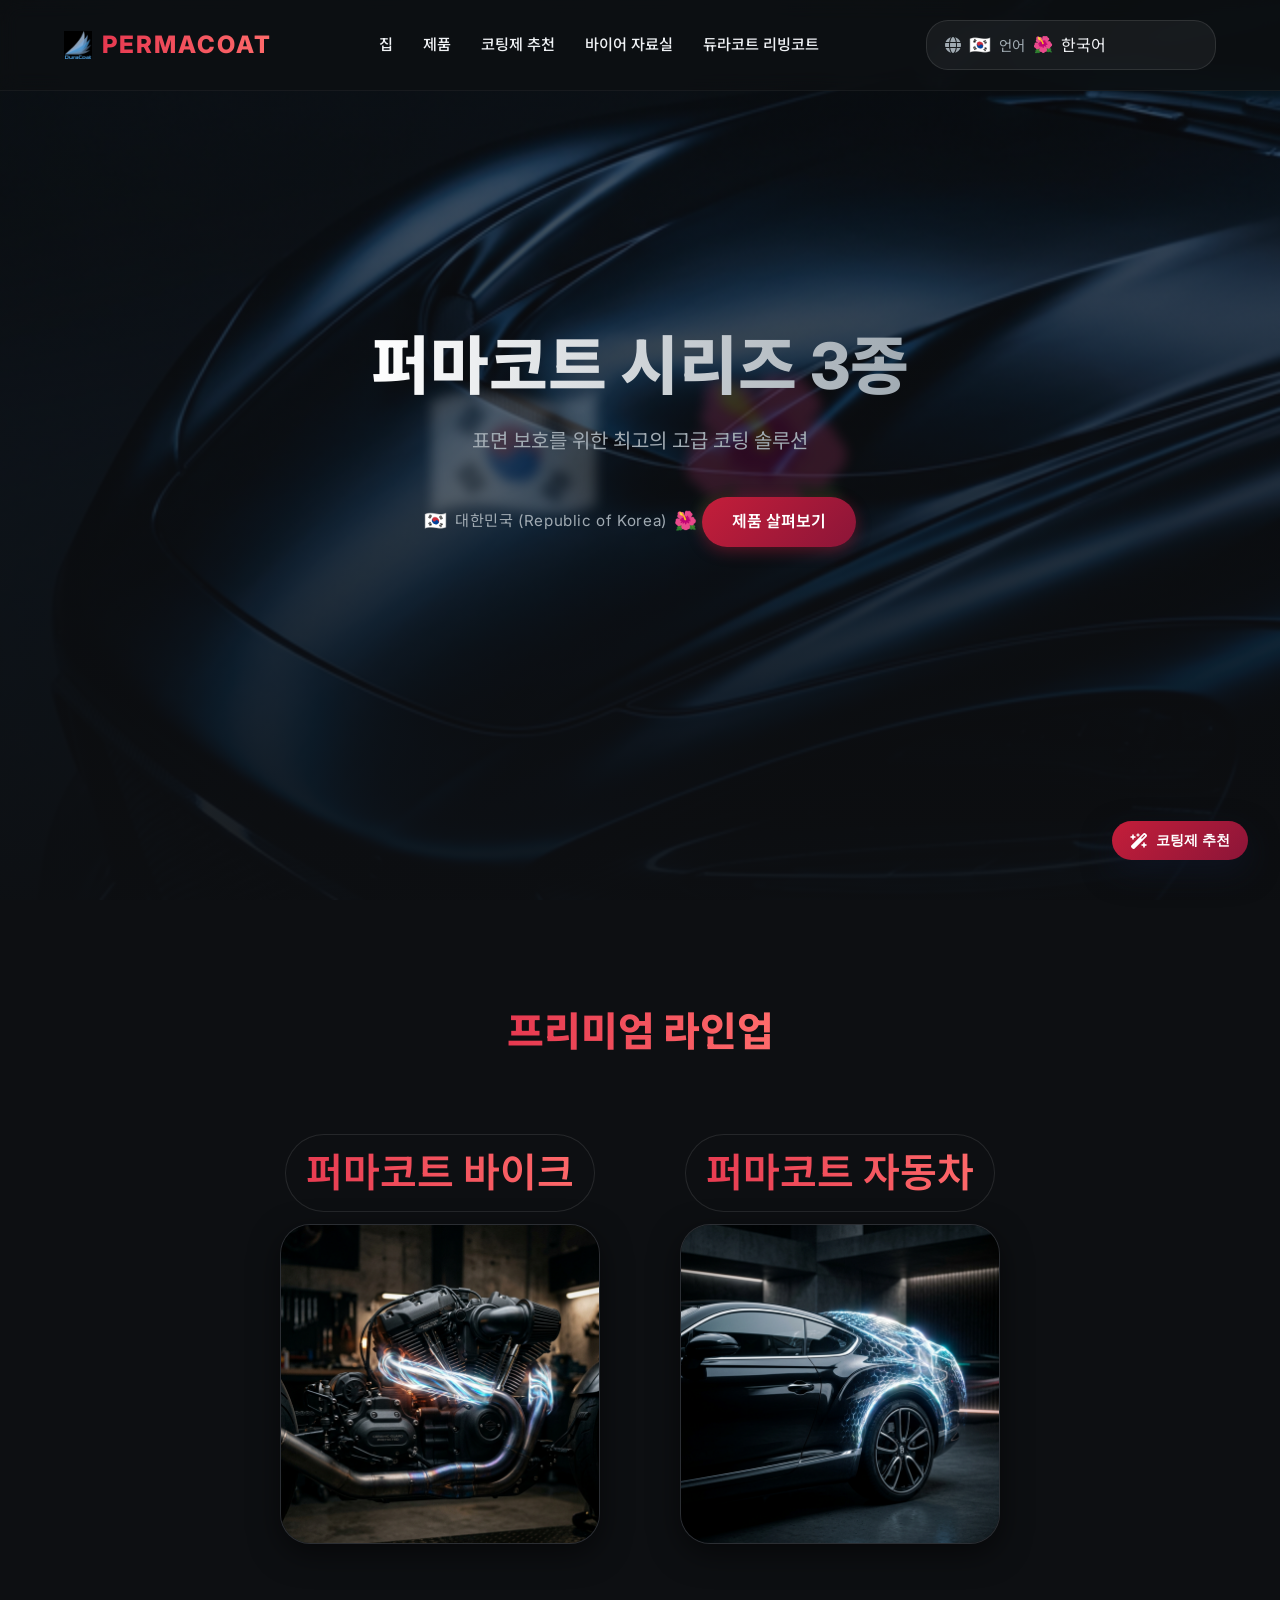
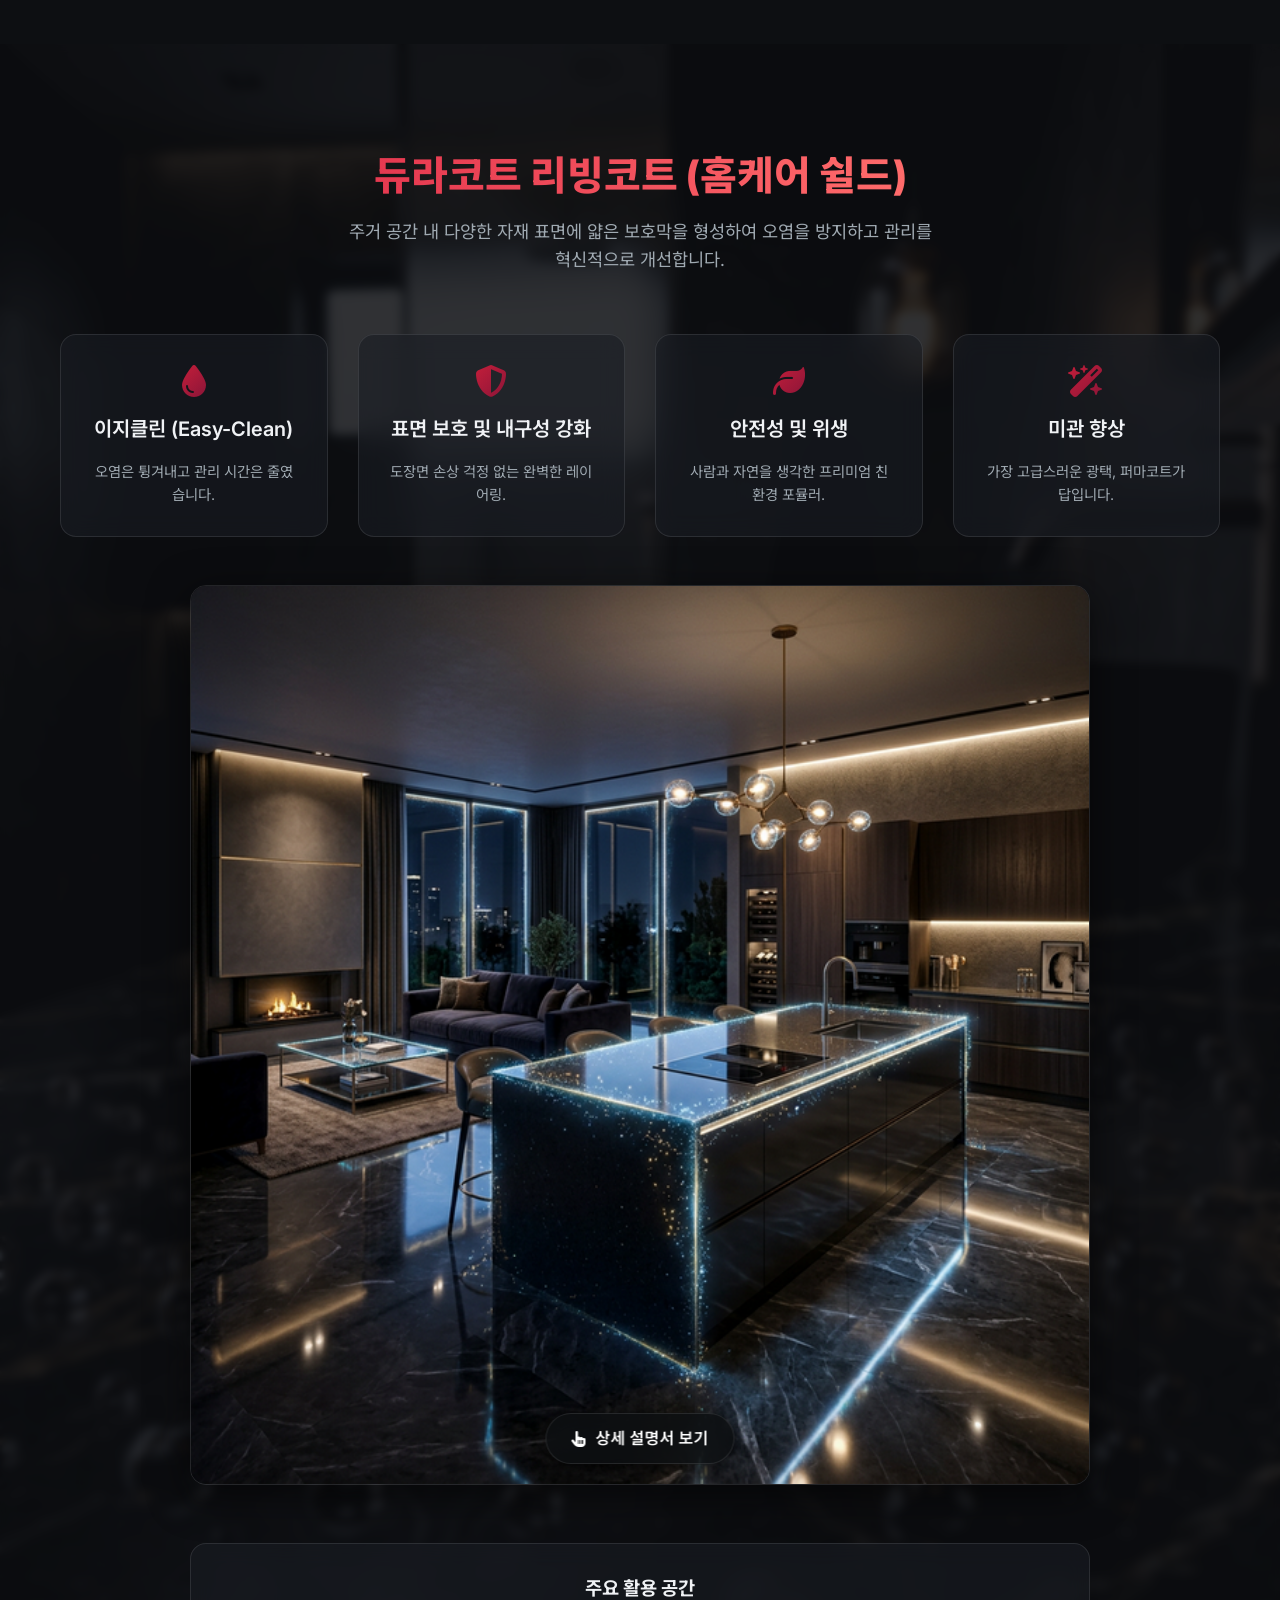
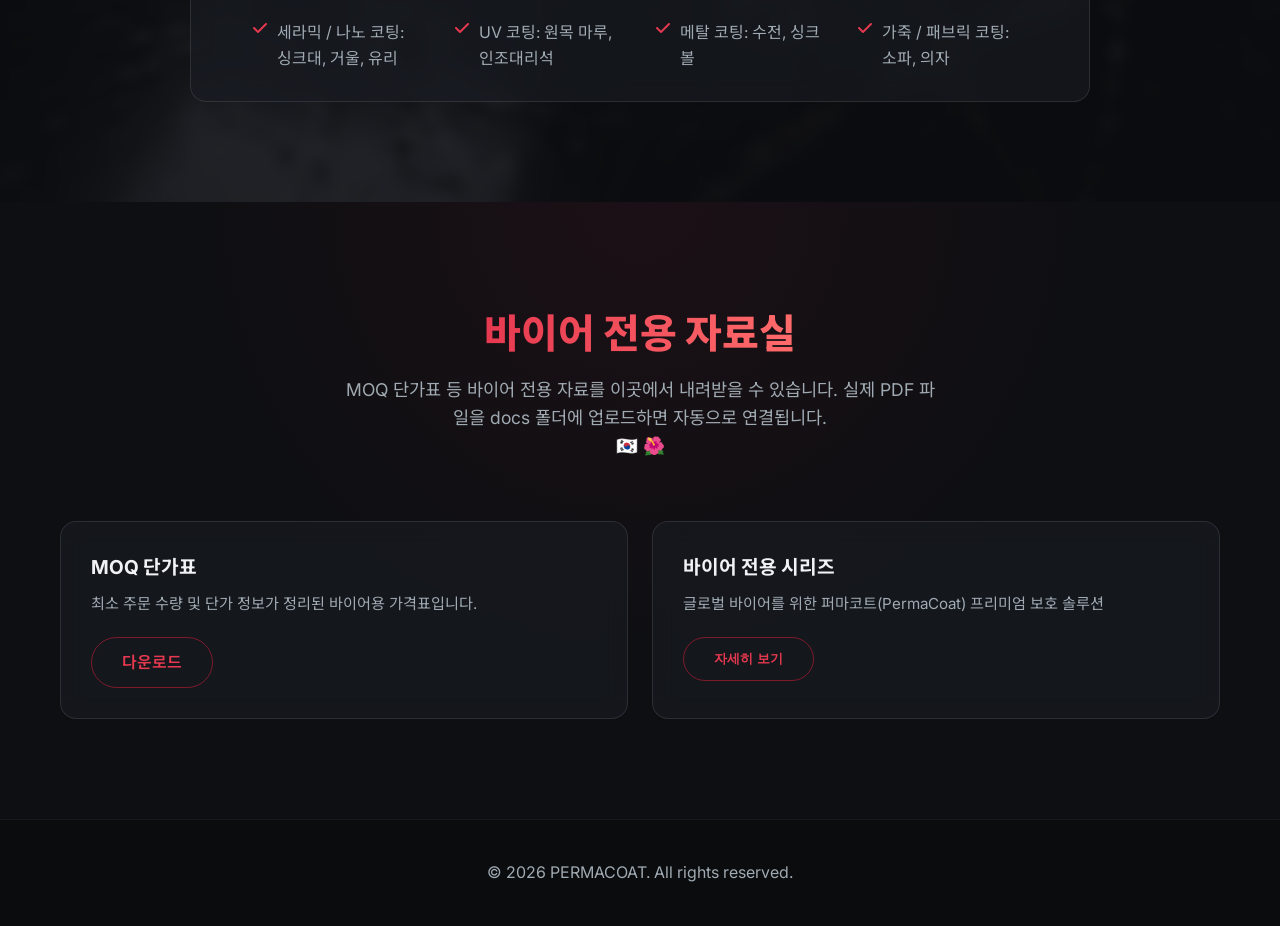
==== commit c258c584: "첨부1 카드 제거 바이어 섹션에서 사용설명서 카드 및 번역 정리  Made-with: Cursor" ====
--- a/index.html
+++ b/index.html
@@ -266,12 +266,6 @@
 
                             <div class="download-grid" data-aos="fade-up" data-aos-delay="100">
                                 <div class="glass-panel download-card">
-                                    <h3 data-i18n="buyer_manual_title">사용설명서 (PDF)</h3>
-                                    <p class="download-desc" data-i18n="buyer_manual_desc">제품 사용법과 시공 가이드를 정리한 바이어용 사용설명서입니다.</p>
-                                    <a href="docs/permacoat_manual_ko.pdf" class="btn btn-primary" download data-i18n="buyer_download">다운로드</a>
-                                </div>
-
-                                <div class="glass-panel download-card">
                                     <h3 data-i18n="buyer_moq_title">MOQ 단가표</h3>
                                     <p class="download-desc" data-i18n="buyer_moq_desc">최소 주문 수량 및 단가 정보가 정리된 바이어용 가격표입니다.</p>
                                     <a href="docs/permacoat_moq_price_ko.pdf" class="btn btn-outline" download data-i18n="buyer_download">다운로드</a>
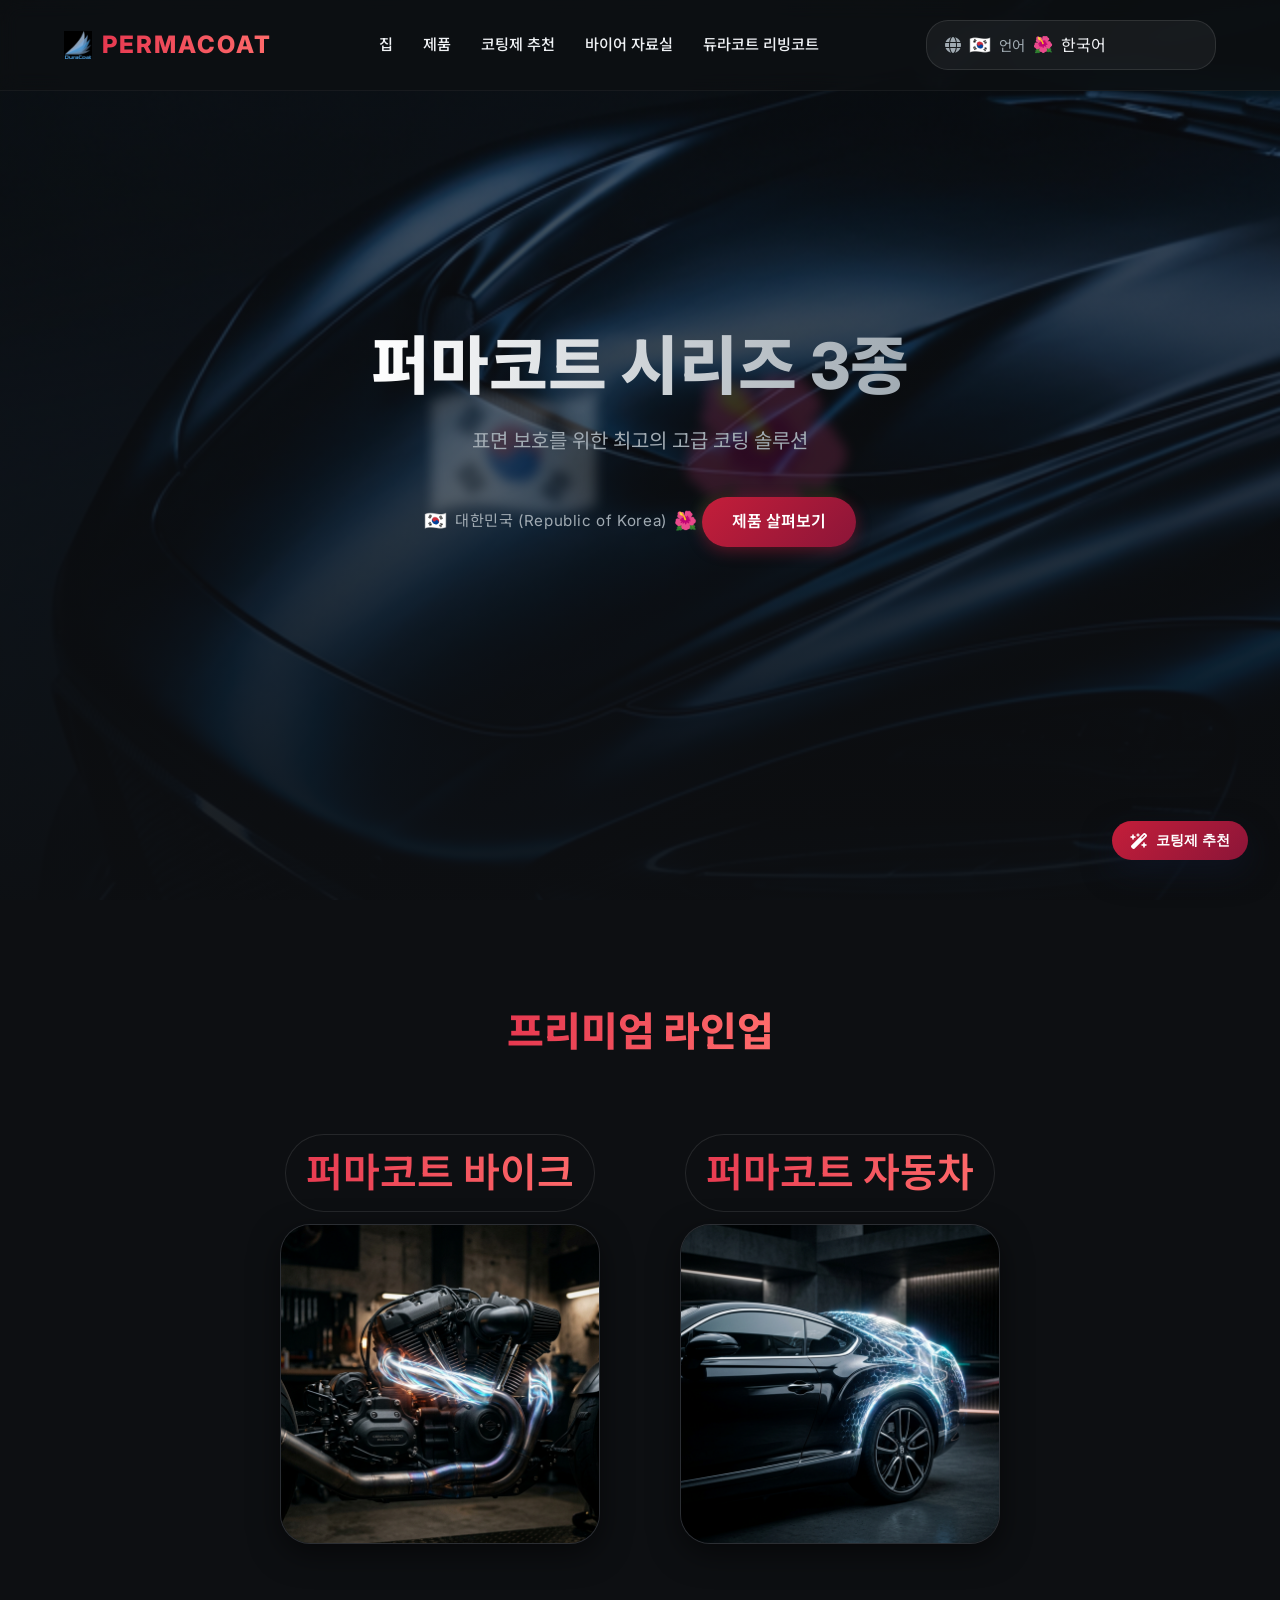
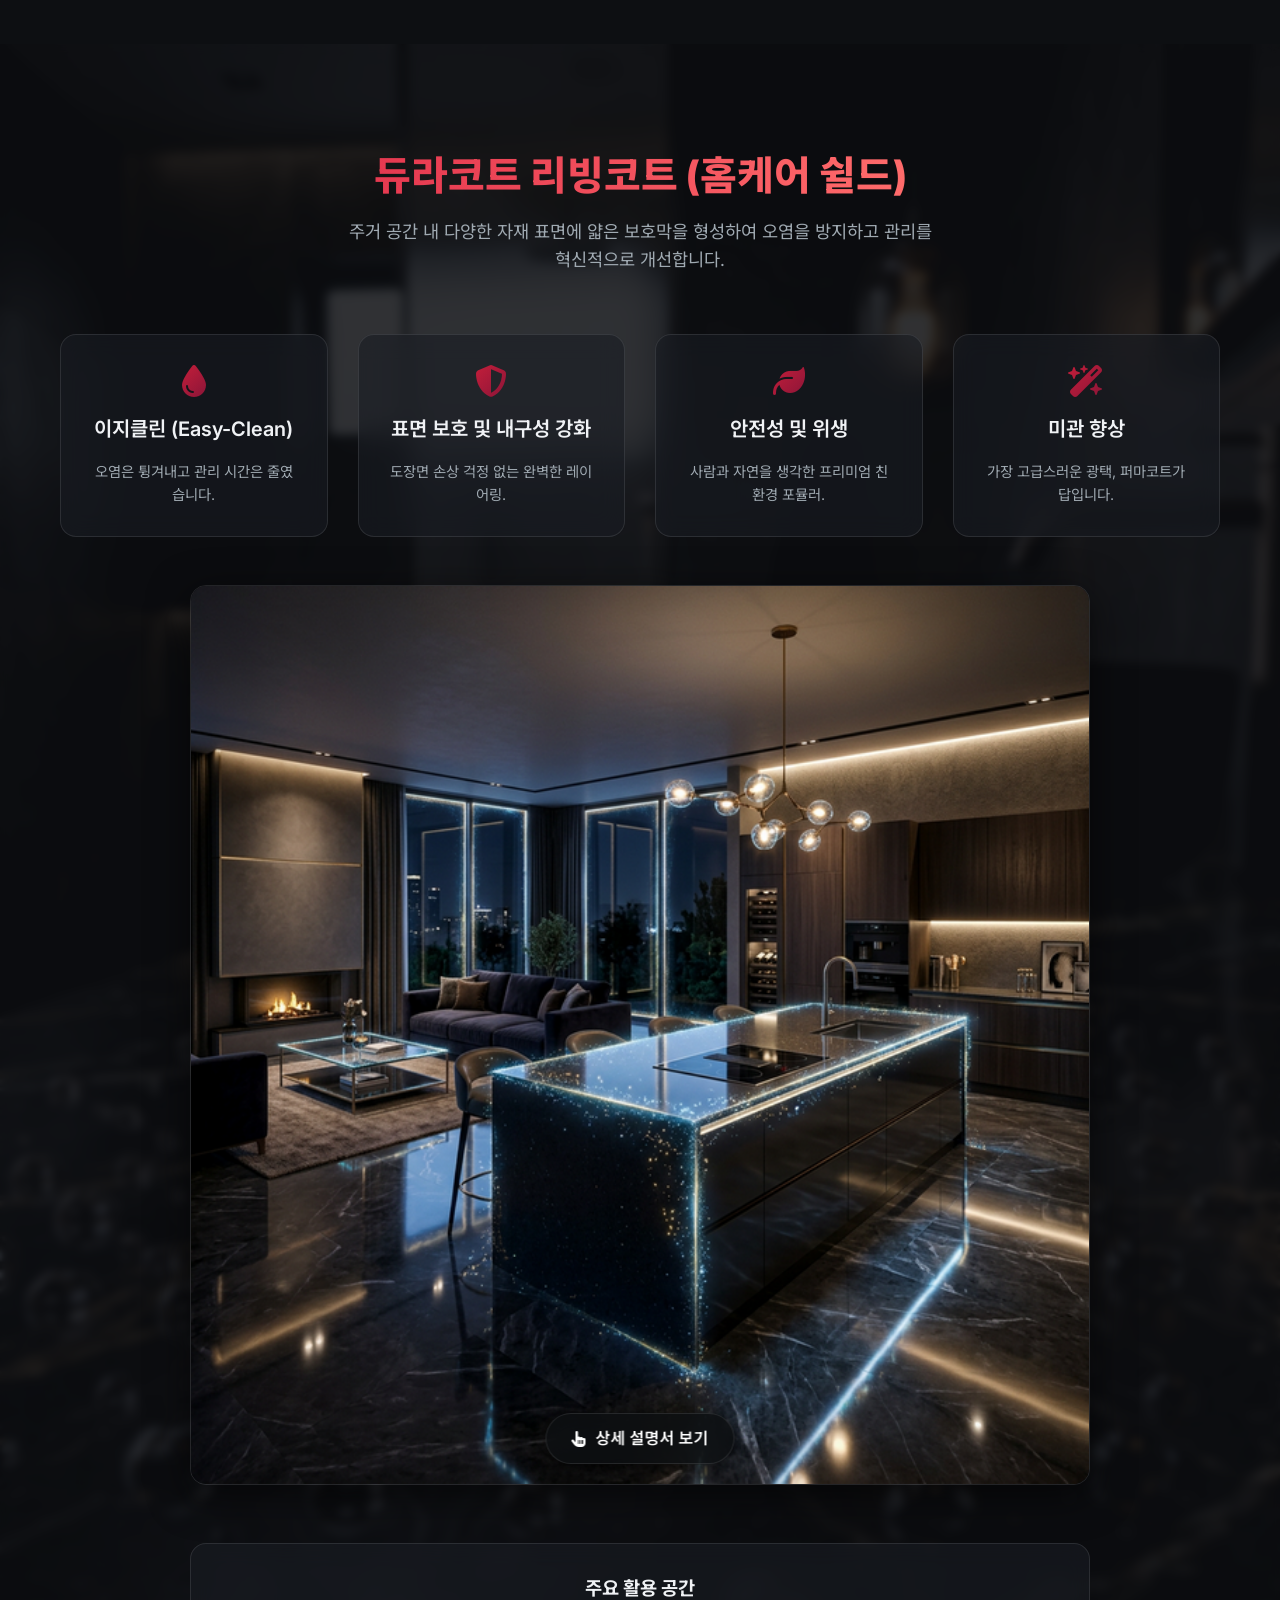
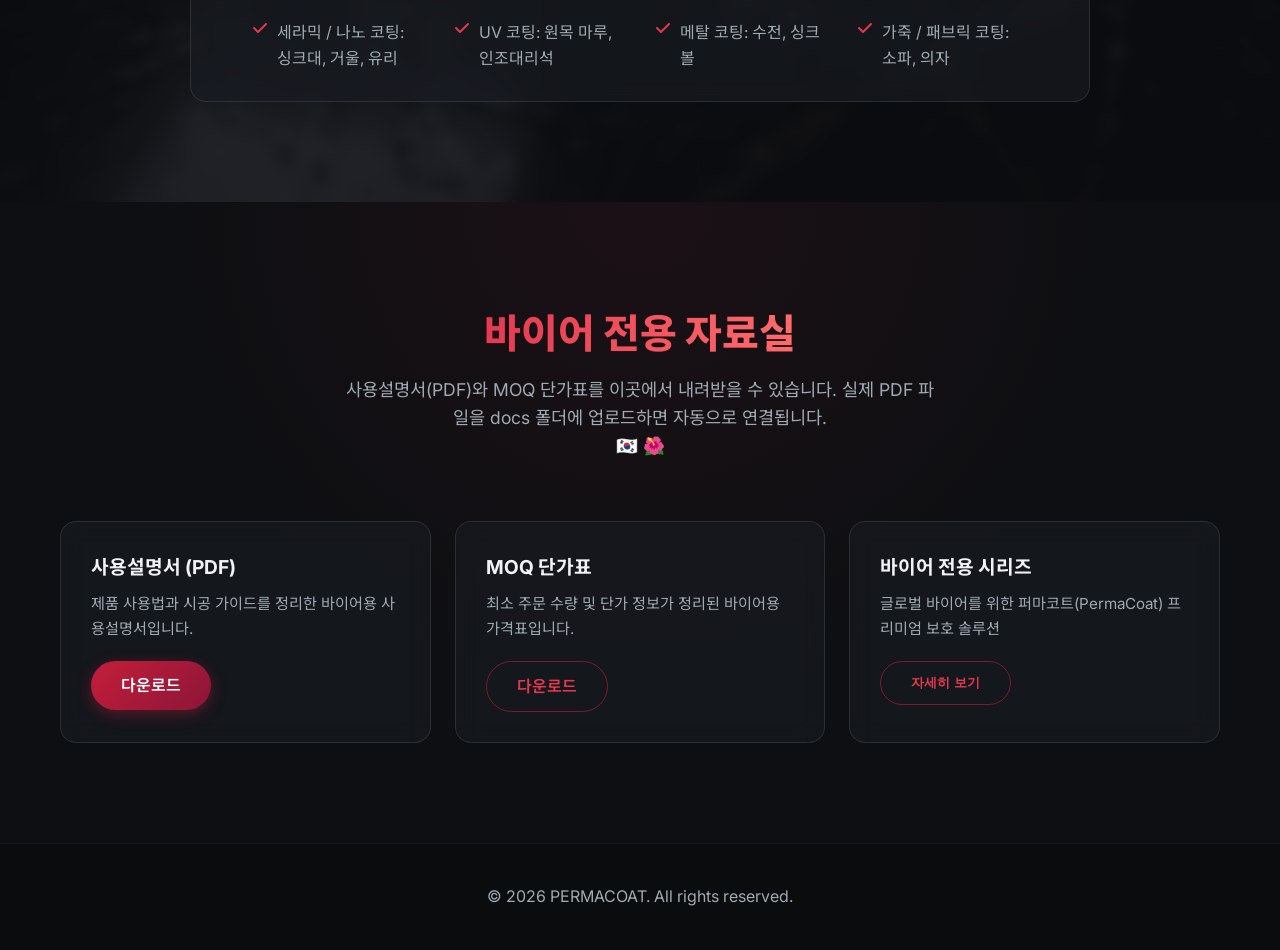
==== commit 7012fdc1: "Revert "첨부1 카드 제거" This reverts commit c258c584304e4361d90f0f09e96ce5dabc33f61b." ====
--- a/index.html
+++ b/index.html
@@ -266,6 +266,12 @@
 
                             <div class="download-grid" data-aos="fade-up" data-aos-delay="100">
                                 <div class="glass-panel download-card">
+                                    <h3 data-i18n="buyer_manual_title">사용설명서 (PDF)</h3>
+                                    <p class="download-desc" data-i18n="buyer_manual_desc">제품 사용법과 시공 가이드를 정리한 바이어용 사용설명서입니다.</p>
+                                    <a href="docs/permacoat_manual_ko.pdf" class="btn btn-primary" download data-i18n="buyer_download">다운로드</a>
+                                </div>
+
+                                <div class="glass-panel download-card">
                                     <h3 data-i18n="buyer_moq_title">MOQ 단가표</h3>
                                     <p class="download-desc" data-i18n="buyer_moq_desc">최소 주문 수량 및 단가 정보가 정리된 바이어용 가격표입니다.</p>
                                     <a href="docs/permacoat_moq_price_ko.pdf" class="btn btn-outline" download data-i18n="buyer_download">다운로드</a>
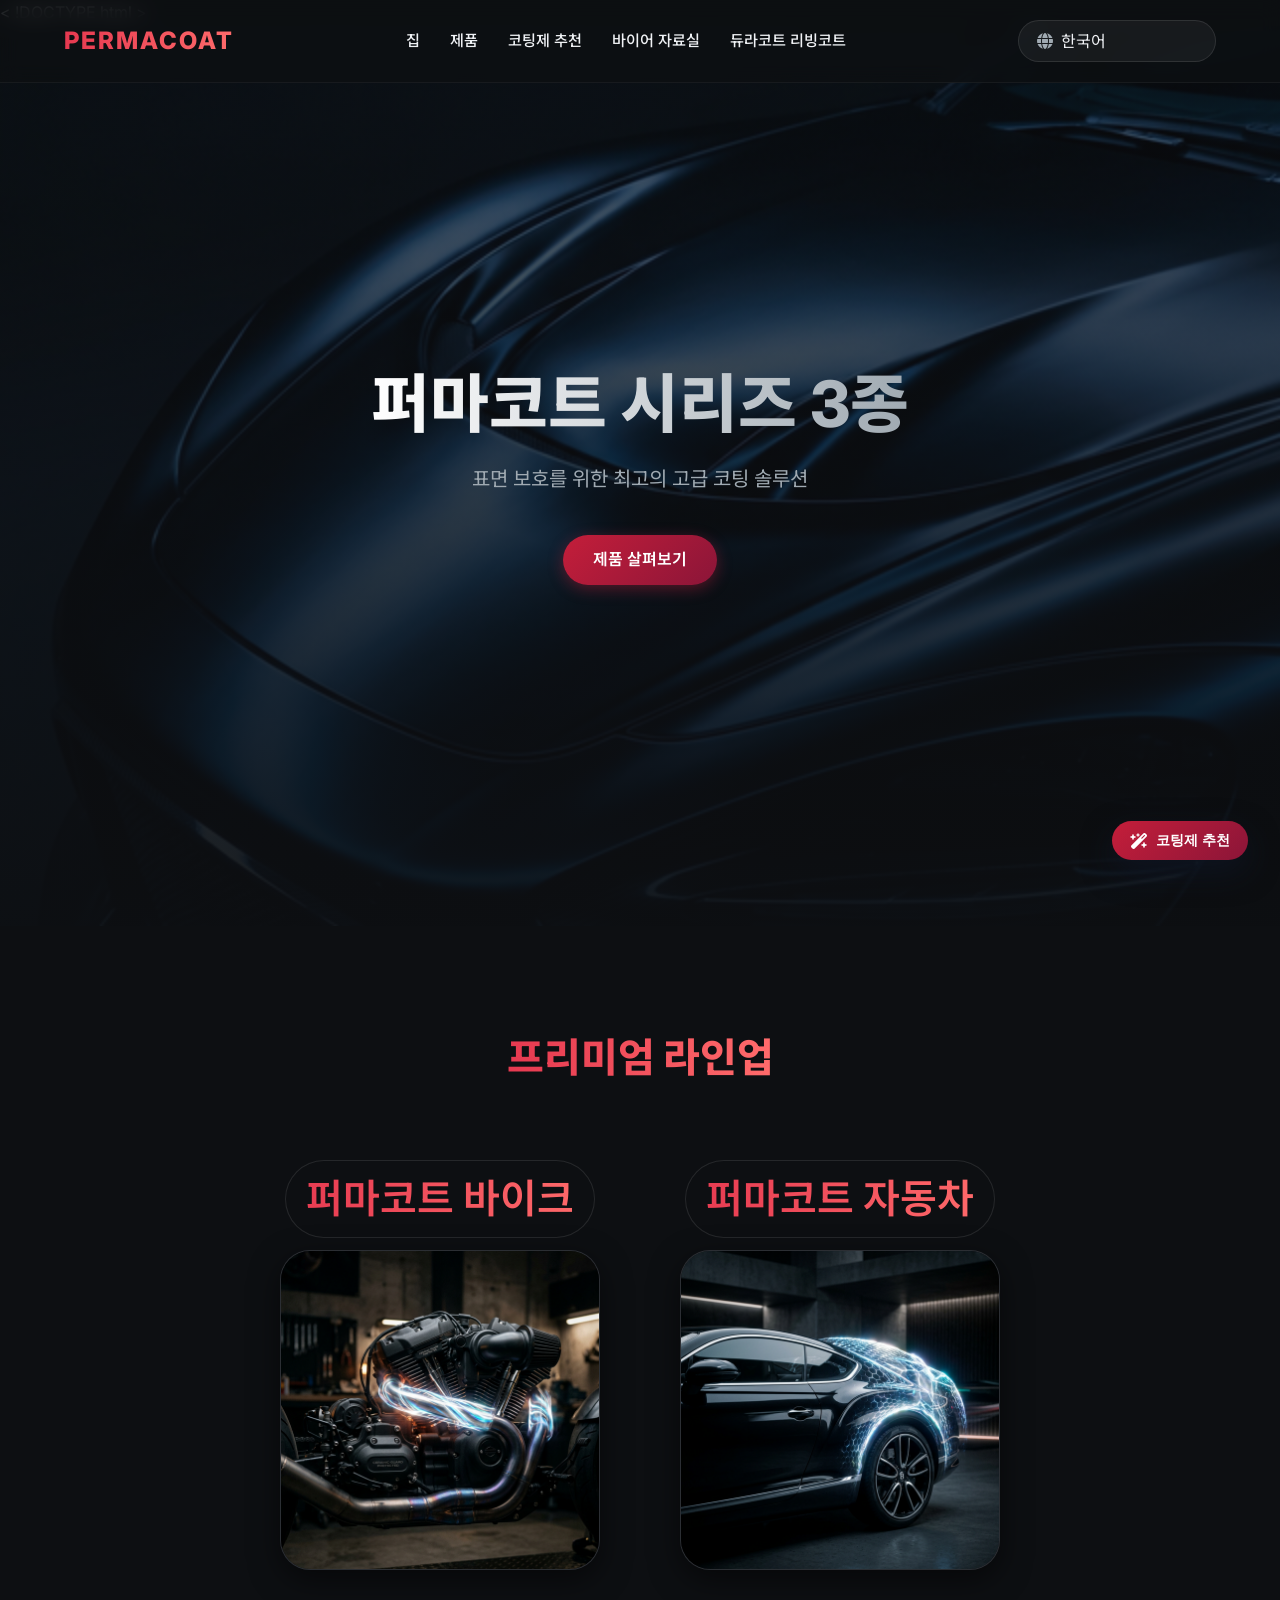
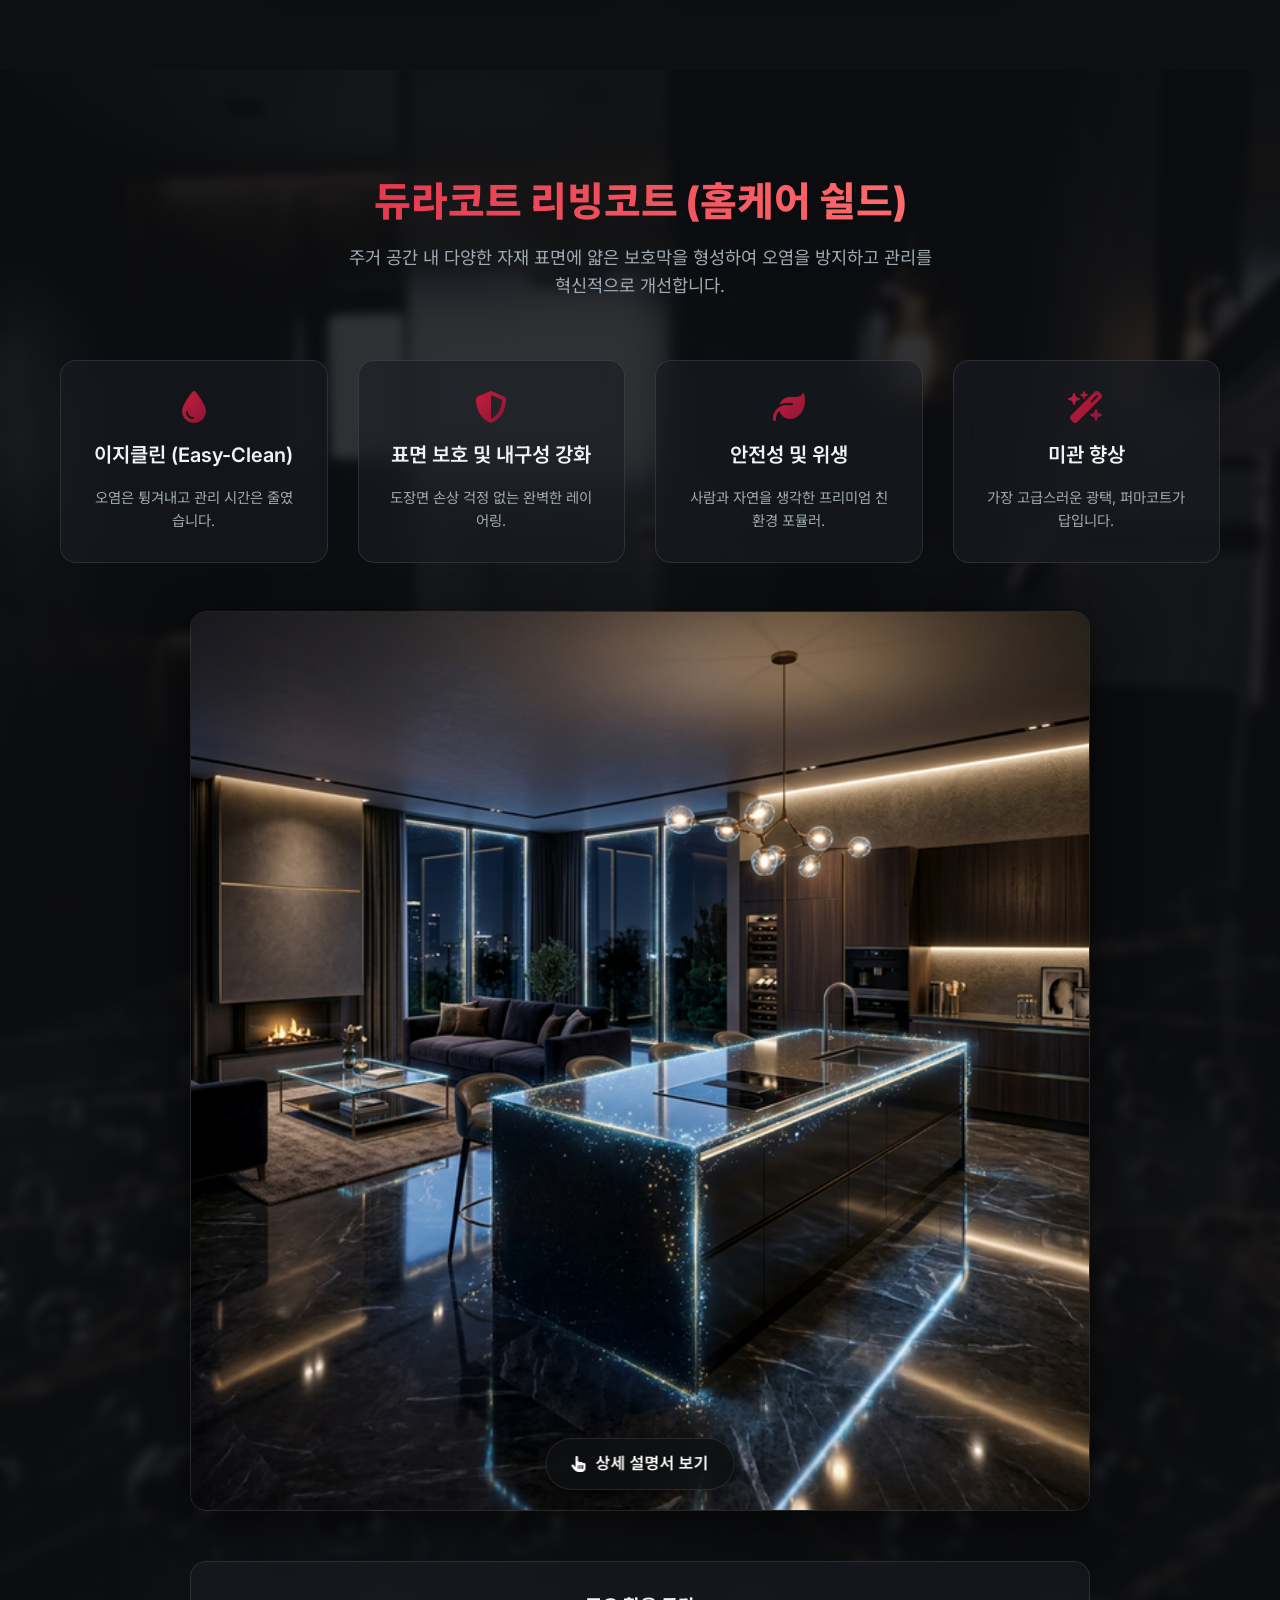
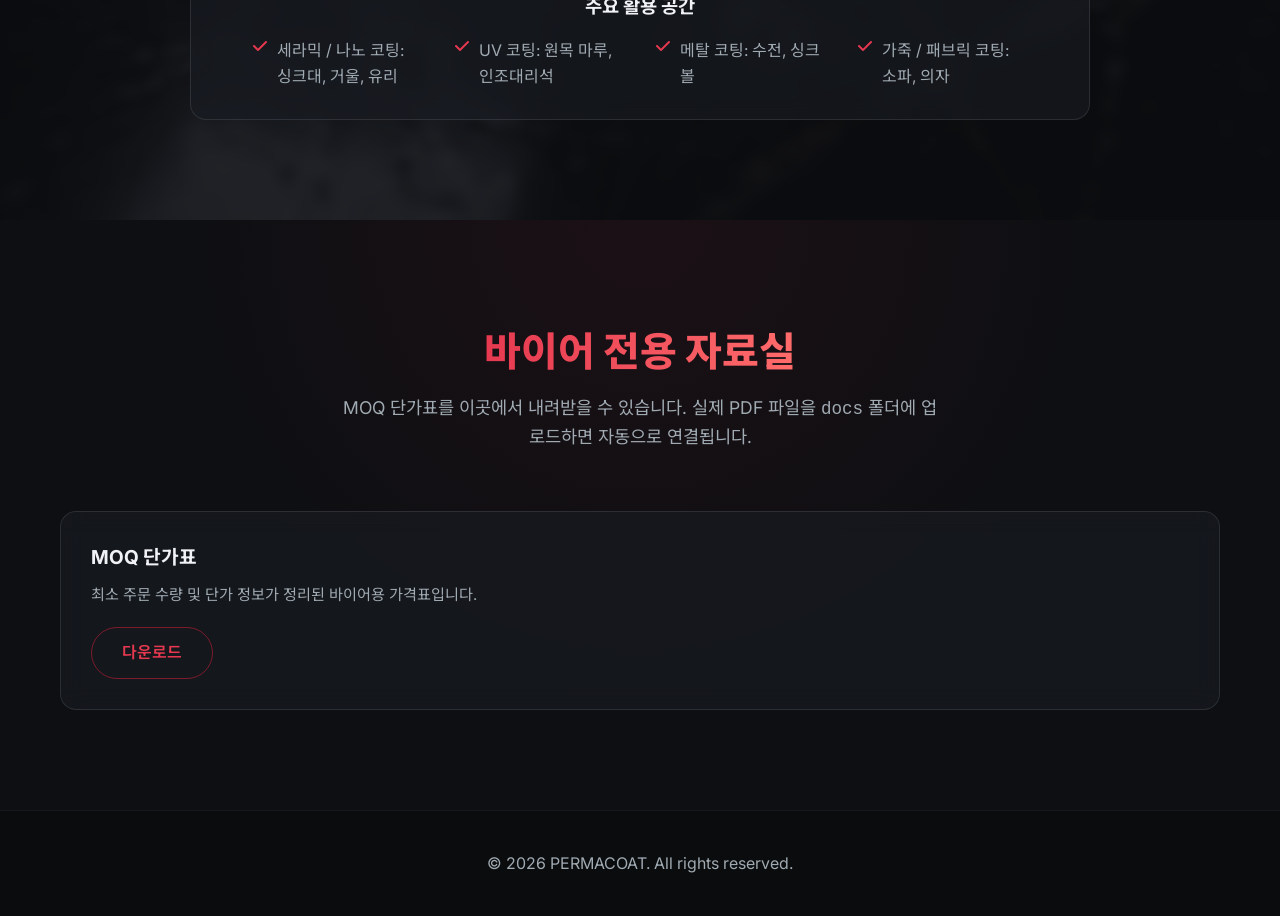
==== commit 733ecb27: "바이어 섹션 사용설명서 카드 제거 Buyer docs 영역에서 사용설명서(PDF) 카드 삭제 및 안내 문구를 MOQ 단가표만 안내하도록 수정  Made-with: Cursor" ====
--- a/index.html
+++ b/index.html
@@ -1,4 +1,4 @@
-<!DOCTYPE html>
+< !DOCTYPE html >
     <html lang="ko">
         <head>
             <meta charset="UTF-8">
@@ -16,7 +16,6 @@
                     <!-- Navbar -->
                     <nav class="navbar">
                         <div class="logo">
-                            <img src="images/duracoat-logo.png" alt="Duracoat Logo" class="logo-mark" />
                             <span class="gradient-text">PERMACOAT</span>
                         </div>
                         <ul class="nav-links">
@@ -28,9 +27,6 @@
                         </ul>
                         <div class="lang-selector notranslate" translate="no">
                             <i class="fa-solid fa-globe"></i>
-                            <span id="lang-flag" class="lang-flag"></span>
-                            <span class="lang-label" data-i18n="nav_language_label">Language</span>
-                            <span id="lang-symbol" class="lang-symbol"></span>
                             <select id="language-select" translate="no">
                                 <option value="ko">한국어</option>
                                 <option value="en">English</option>
@@ -39,7 +35,6 @@
                                 <option value="zh">中文</option>
                                 <option value="it">Italiano</option>
                                 <option value="fr">Français</option>
-                                <option value="de">Deutsch</option>
                                 <option value="am">አማርኛ</option>
                                 <option value="ar">العربية (السعودية)</option>
                             </select>
@@ -52,18 +47,9 @@
                     <!-- Hero Section -->
                     <section id="home" class="hero">
                         <div class="hero-overlay"></div>
-                        <div class="hero-country-layer">
-                            <span class="hero-country-flag"></span>
-                            <span class="hero-country-symbol"></span>
-                        </div>
-                        <div class="hero-content">
+                        <div class="hero-content" data-aos="zoom-in" data-aos-duration="1200">
                             <h1 class="hero-title" data-i18n="hero_title">Permacoat Series</h1>
                             <p class="hero-subtitle" data-i18n="hero_subtitle">Ultimate high-end coating solutions.</p>
-                            <p class="hero-country-name">
-                                <span class="hero-line-flag"></span>
-                                <span data-i18n="hero_country_name">대한민국 (Republic of Korea)</span>
-                                <span class="hero-line-symbol"></span>
-                            </p>
                             <a href="#products" class="btn btn-primary" data-i18n="btn_explore">Explore Products</a>
                         </div>
                     </section>
@@ -254,37 +240,18 @@
                     <section id="buyer-docs" class="section buyer-section">
                         <div class="container">
                             <div class="section-header" data-aos="fade-up">
-                                <h2 class="gradient-text" data-i18n="buyer_title">바이어 전용 자료실</h2>
-                                <p class="section-desc" data-i18n="buyer_desc">
-                                    사용설명서(PDF)와 MOQ 단가표를 이곳에서 내려받을 수 있습니다. 실제 PDF 파일을 docs 폴더에 업로드하면 자동으로 연결됩니다.
-                                </p>
+                                <h2 class="gradient-text">바이어 전용 자료실</h2>
                                 <p class="section-desc">
-                                    <span class="lang-flag"></span>
-                                    <span class="lang-symbol"></span>
+                                    MOQ 단가표를 이곳에서 내려받을 수 있습니다. 실제 PDF 파일을
+                                    <code>docs</code> 폴더에 업로드하면 자동으로 연결됩니다.
                                 </p>
                             </div>
 
                             <div class="download-grid" data-aos="fade-up" data-aos-delay="100">
                                 <div class="glass-panel download-card">
-                                    <h3 data-i18n="buyer_manual_title">사용설명서 (PDF)</h3>
-                                    <p class="download-desc" data-i18n="buyer_manual_desc">제품 사용법과 시공 가이드를 정리한 바이어용 사용설명서입니다.</p>
-                                    <a href="docs/permacoat_manual_ko.pdf" class="btn btn-primary" download data-i18n="buyer_download">다운로드</a>
-                                </div>
-
-                                <div class="glass-panel download-card">
-                                    <h3 data-i18n="buyer_moq_title">MOQ 단가표</h3>
-                                    <p class="download-desc" data-i18n="buyer_moq_desc">최소 주문 수량 및 단가 정보가 정리된 바이어용 가격표입니다.</p>
-                                    <a href="docs/permacoat_moq_price_ko.pdf" class="btn btn-outline" download data-i18n="buyer_download">다운로드</a>
-                                </div>
-
-                                <div class="glass-panel download-card">
-                                    <h3 data-i18n="buyer_series_title">바이어 전용 시리즈</h3>
-                                    <p class="download-desc" data-i18n="buyer_series_desc">
-                                        글로벌 바이어를 위한 퍼마코트(PermaCoat) 프리미엄 보호 솔루션
-                                    </p>
-                                    <button type="button" class="btn btn-outline series-modal-open" data-i18n="buyer_series_open">
-                                        자세히 보기
-                                    </button>
+                                    <h3>MOQ 단가표</h3>
+                                    <p class="download-desc">최소 주문 수량 및 단가 정보가 정리된 바이어용 가격표입니다.</p>
+                                    <a href="docs/permacoat_moq_price_ko.pdf" class="btn btn-outline" download>다운로드</a>
                                 </div>
                             </div>
                         </div>
@@ -296,10 +263,6 @@
                             <button type="button" class="modal-close" aria-label="닫기">
                                 &times;
                             </button>
-                            <div class="living-modal-country">
-                                <span class="lang-flag"></span>
-                                <span class="lang-symbol"></span>
-                            </div>
                             <h2 class="gradient-text mb-3" data-i18n="living_modal_title">듀라코트 리빙코트 (Duracoat Living Coat)</h2>
                             <p class="section-desc mb-3" data-i18n="living_modal_intro">
                                 퍼마코트가 바이크와 자동차의 외부를 책임진다면,
@@ -376,88 +339,10 @@
                         </div>
                     </div>
 
-                    <!-- Car/Bike Series Detail Modal -->
-                    <div id="series-modal" class="modal-overlay">
-                        <div class="modal-content series-modal glass-panel">
-                            <button type="button" class="modal-close series-close" aria-label="닫기">
-                                &times;
-                            </button>
-                            <div class="series-modal-country">
-                                <span class="lang-flag"></span>
-                                <span class="lang-symbol"></span>
-                            </div>
-                            <h2 class="gradient-text mb-3" data-i18n="series_modal_title">PERMACOAT / DURACOAT 시리즈 비교</h2>
-
-                            <h3 class="mb-2" data-i18n="series_modal_car_title">🏎️ PERMACOAT Car Series</h3>
-                            <p class="modal-pre" data-i18n="series_modal_car_body">
-                                "전문 샵의 퀄리티를 내 차고에서 구현하는 경제적 혁신"
-                                자동차 라인업은 넓은 도장면의 광택 유지와 관리 비용 절감에 초점을 맞춥니다.
-
-                                [Quick] 데일리 케어 솔루션
-                                - 시공의 간편성: 단 40분 만에 전문가 수준의 코팅이 완료되어 예약이나 대기 시간이 필요 없습니다.
-                                - 즉각적인 방오: 시공 즉시 강력한 발수층을 형성하여 비나 먼지로부터 차체를 보호하고 세차를 훨씬 쉽게 만듭니다.
-
-                                [Titan] 장기 보호 솔루션
-                                - 경제적 가치: 수백만 원(1,000~5,000달러 상당)의 전문 시공 비용을 획기적으로 절감하면서도 9H 경도의 강력한 보호막을 제공합니다.
-                                - 압도적 내구성: 한 번의 시공으로 최대 12~24개월간 유지되어 잦은 왁싱이나 코팅의 번거로움을 없애줍니다.
-
-                                [Resin] 쇼카(Show-car) 피니시
-                                - 미러 라이크 광택: 거울처럼 맑은 반사율을 구현하여 차량 본연의 색감을 깊고 풍부하게 살려줍니다.
-                                - 가치 보존: 강력한 UV 차단 효과로 자외선에 의한 도장면 변색을 방지하여 신차 컨디션을 장기간 유지합니다.
-                            </p>
-
-                            <h3 class="mb-2" data-i18n="series_modal_bike_title">🏍️ DURACOAT PermaCoat Bike</h3>
-                            <p class="modal-pre" data-i18n="series_modal_bike_body">
-                                "극한의 열기와 거친 주행을 견디는 퍼포먼스 보호"
-                                바이크 라인업은 엔진의 고온 보호와 정밀 부품의 부식 방지에 초점을 맞춥니다.
-
-                                [Quick] 효율적 레이싱 케어
-                                - 관리 효율 극대화: 유지 관리 시간을 최대 70%까지 단축하여 주행 후 정비 효율을 높여줍니다.
-                                - 레이싱 데이터 검증: 10,000km 내구 테스트를 완료하여 익스트림한 주행 환경에서도 변함없는 보호 성능을 증명했습니다.
-
-                                [Titan] 하이테크 열 차단 솔루션
-                                - 800°C 초고온 내열: 엔진 및 머플러 등 바이크 특유의 고온 부위에서도 코팅층이 파괴되지 않고 완벽하게 보호합니다.
-                                - 9H 나노 세라믹: 스톤 칩이나 주행 중 발생하는 미세 스크래치로부터 페인트와 크롬 파츠를 견고하게 지켜줍니다.
-
-                                [Resin] 정밀 디테일링 솔루션
-                                - 분자 수준 침투: 복잡한 구조와 미세한 표면까지 나노 입자가 침투하여 광택을 극대화합니다.
-                                - 금속 산화 방지: 엔진 주변부와 크롬 파츠의 산화 및 부식을 효과적으로 억제하여 바이크의 프리미엄 가치를 유지합니다.
-                            </p>
-
-                            <h3 class="mb-2" data-i18n="series_modal_table_title">📊 바이어용 비교 요약</h3>
-                            <table class="series-table">
-                                <thead>
-                                    <tr>
-                                        <th data-i18n="series_modal_tbl_grade">구분</th>
-                                        <th data-i18n="series_modal_tbl_car">Car (자동차) 장점</th>
-                                        <th data-i18n="series_modal_tbl_bike">Bike (바이크) 장점</th>
-                                    </tr>
-                                </thead>
-                                <tbody>
-                                    <tr>
-                                        <td>Quick</td>
-                                        <td data-i18n="series_modal_tbl_quick_car">40분 완성, 비용 절감</td>
-                                        <td data-i18n="series_modal_tbl_quick_bike">관리 시간 70% 단축</td>
-                                    </tr>
-                                    <tr>
-                                        <td>Titan</td>
-                                        <td data-i18n="series_modal_tbl_titan_car">9H 경도, 2년 지속 보호</td>
-                                        <td data-i18n="series_modal_tbl_titan_bike">800°C 내열, 엔진/머플러 보호</td>
-                                    </tr>
-                                    <tr>
-                                        <td>Resin</td>
-                                        <td data-i18n="series_modal_tbl_resin_car">미러 광택, 도장면 가치 보존</td>
-                                        <td data-i18n="series_modal_tbl_resin_bike">나노 정밀 코팅, 금속 산화 방지</td>
-                                    </tr>
-                                </tbody>
-                            </table>
-                        </div>
-                    </div>
-
                     <!-- Footer -->
                     <footer class="footer">
                         <div class="container text-center">
-                            <p data-i18n="footer_copyright">&copy; 2026 PERMACOAT. All rights reserved.</p>
+                            <p>&copy; 2026 PERMACOAT. All rights reserved.</p>
                         </div>
                     </footer>
 
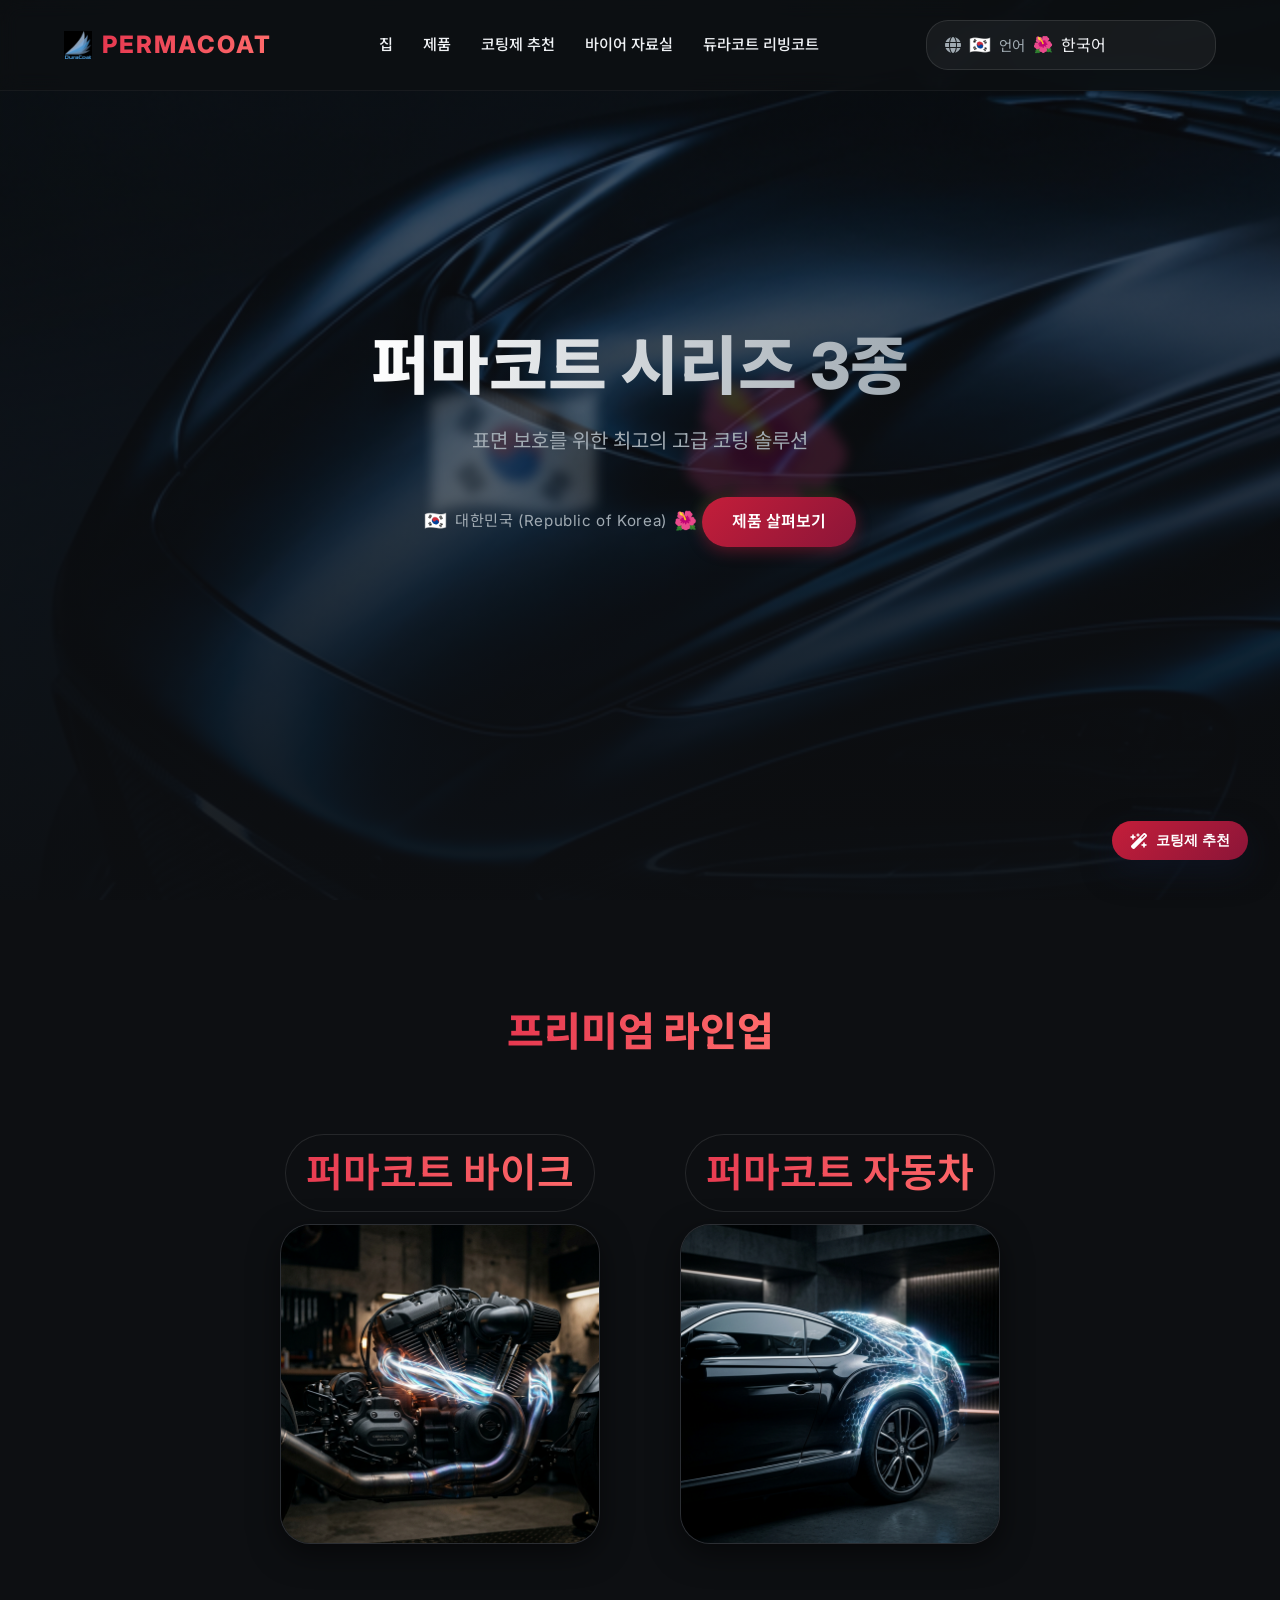
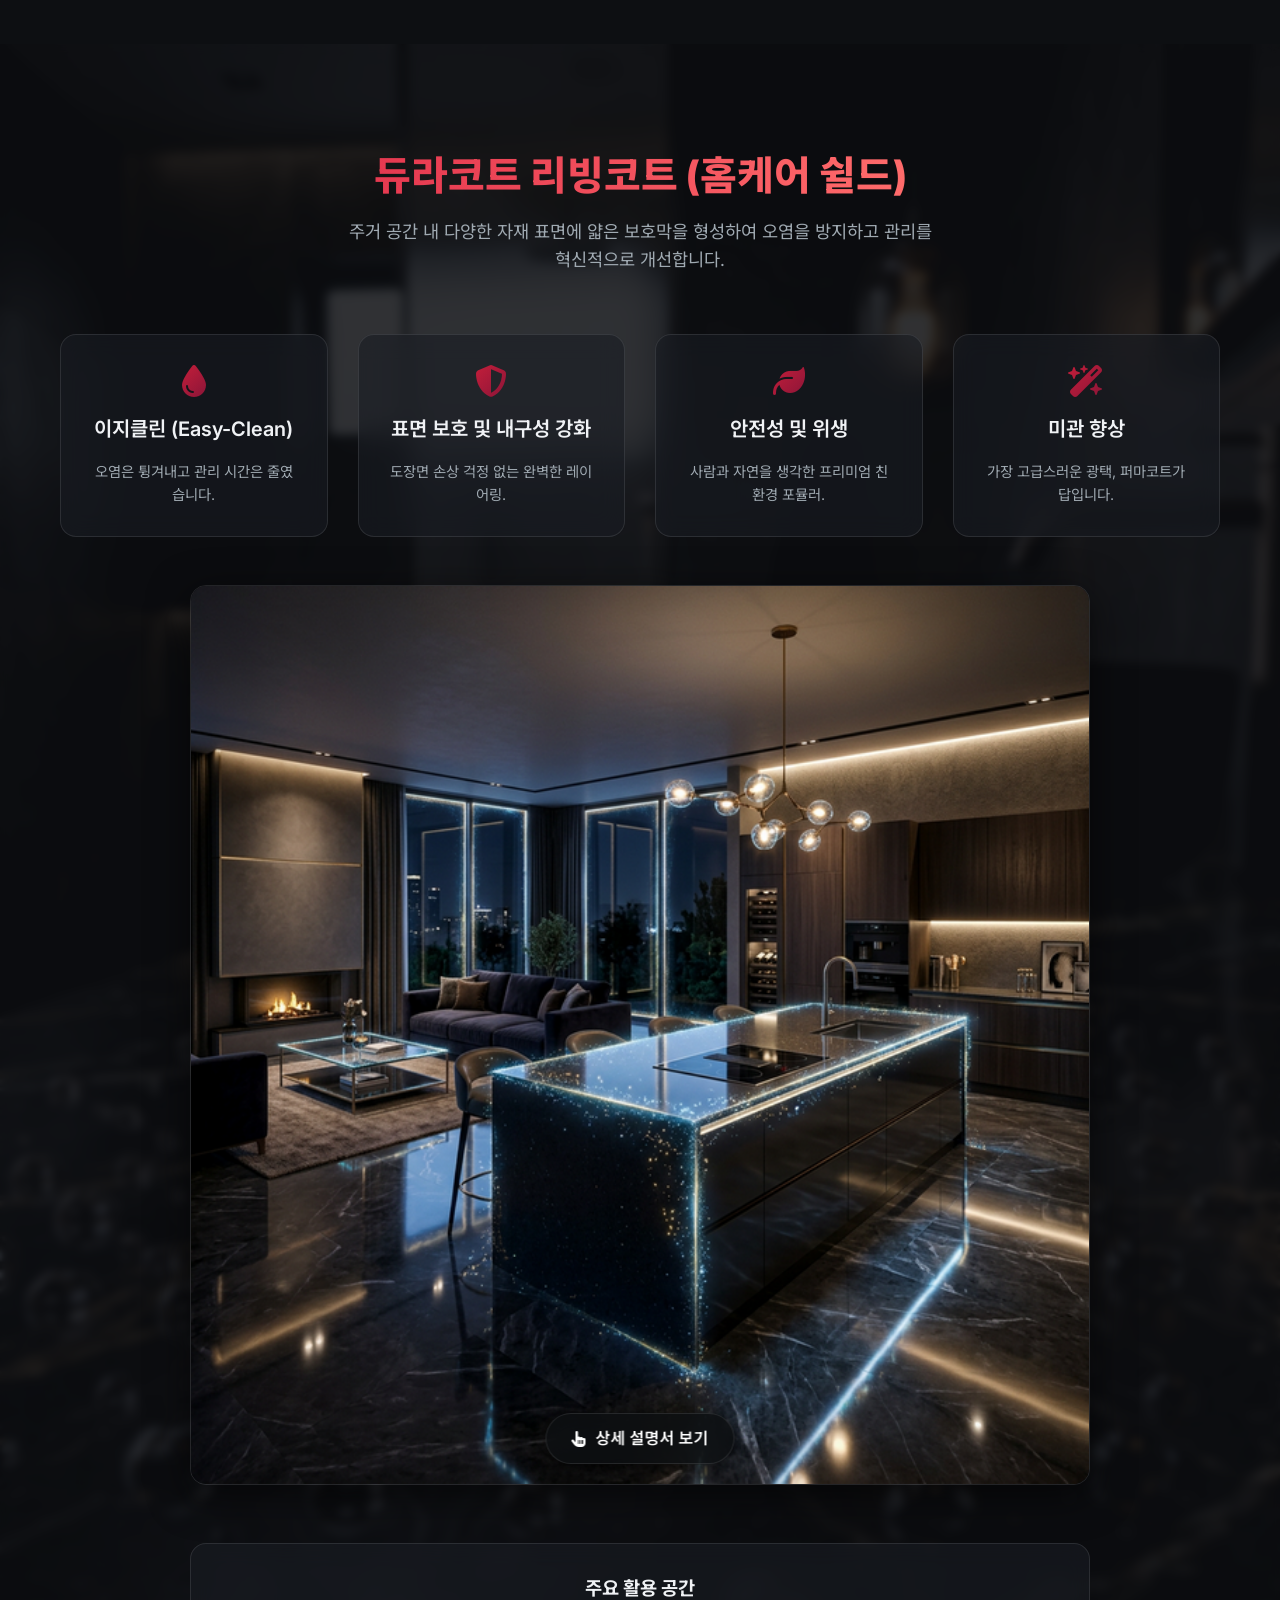
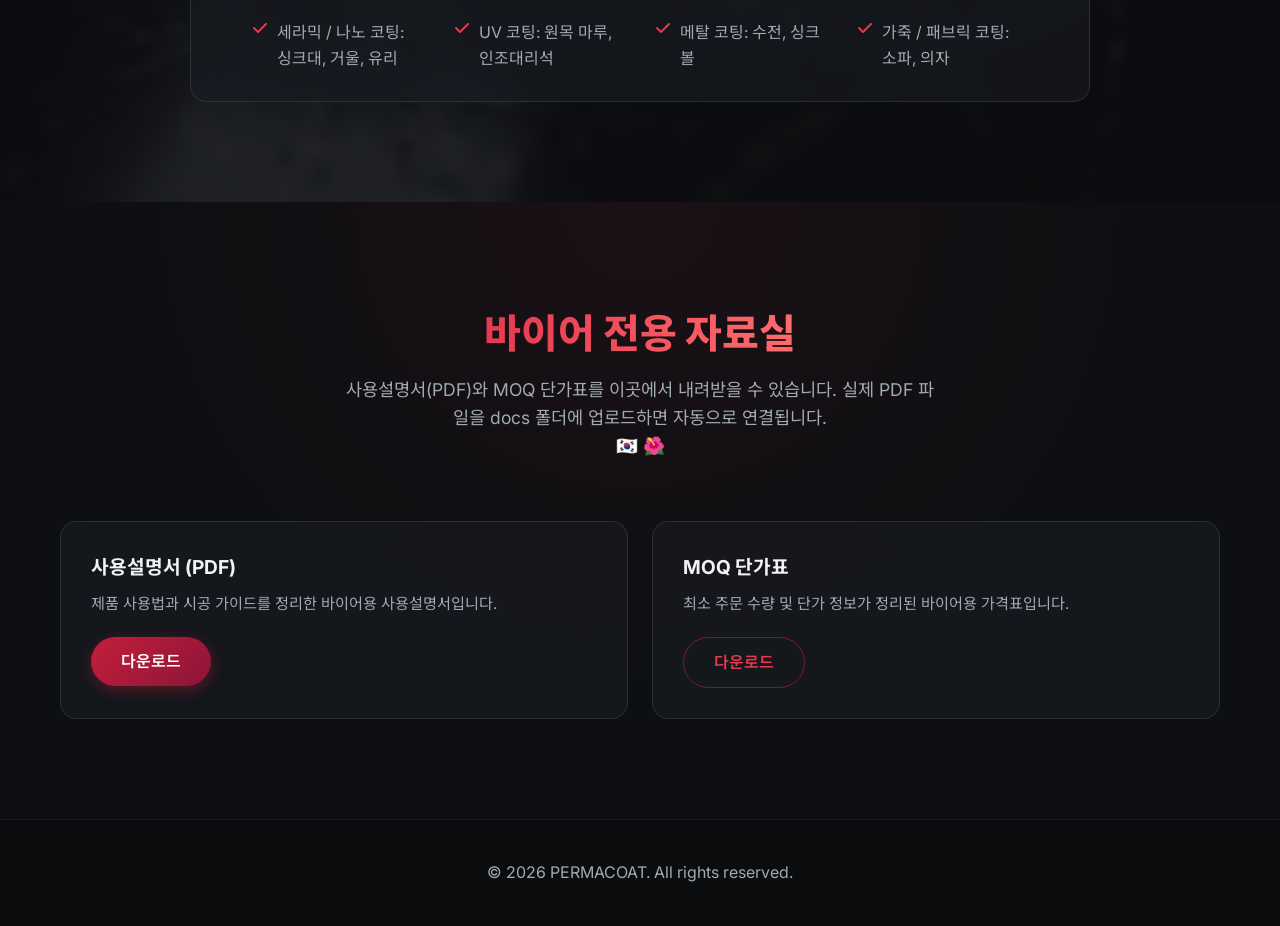
==== commit c2009eeb: "바이어 전용 시리즈 카드 제거 Buyer docs 섹션 download-grid 안의 세 번째 카드(/html/body/section[4]/div/div[2]/div[3]) 제거 " ====
--- a/index.html
+++ b/index.html
@@ -1,4 +1,4 @@
-< !DOCTYPE html >
+<!DOCTYPE html>
     <html lang="ko">
         <head>
             <meta charset="UTF-8">
@@ -16,6 +16,7 @@
                     <!-- Navbar -->
                     <nav class="navbar">
                         <div class="logo">
+                            <img src="images/duracoat-logo.png" alt="Duracoat Logo" class="logo-mark" />
                             <span class="gradient-text">PERMACOAT</span>
                         </div>
                         <ul class="nav-links">
@@ -27,6 +28,9 @@
                         </ul>
                         <div class="lang-selector notranslate" translate="no">
                             <i class="fa-solid fa-globe"></i>
+                            <span id="lang-flag" class="lang-flag"></span>
+                            <span class="lang-label" data-i18n="nav_language_label">Language</span>
+                            <span id="lang-symbol" class="lang-symbol"></span>
                             <select id="language-select" translate="no">
                                 <option value="ko">한국어</option>
                                 <option value="en">English</option>
@@ -35,6 +39,7 @@
                                 <option value="zh">中文</option>
                                 <option value="it">Italiano</option>
                                 <option value="fr">Français</option>
+                                <option value="de">Deutsch</option>
                                 <option value="am">አማርኛ</option>
                                 <option value="ar">العربية (السعودية)</option>
                             </select>
@@ -47,9 +52,18 @@
                     <!-- Hero Section -->
                     <section id="home" class="hero">
                         <div class="hero-overlay"></div>
-                        <div class="hero-content" data-aos="zoom-in" data-aos-duration="1200">
+                        <div class="hero-country-layer">
+                            <span class="hero-country-flag"></span>
+                            <span class="hero-country-symbol"></span>
+                        </div>
+                        <div class="hero-content">
                             <h1 class="hero-title" data-i18n="hero_title">Permacoat Series</h1>
                             <p class="hero-subtitle" data-i18n="hero_subtitle">Ultimate high-end coating solutions.</p>
+                            <p class="hero-country-name">
+                                <span class="hero-line-flag"></span>
+                                <span data-i18n="hero_country_name">대한민국 (Republic of Korea)</span>
+                                <span class="hero-line-symbol"></span>
+                            </p>
                             <a href="#products" class="btn btn-primary" data-i18n="btn_explore">Explore Products</a>
                         </div>
                     </section>
@@ -240,18 +254,27 @@
                     <section id="buyer-docs" class="section buyer-section">
                         <div class="container">
                             <div class="section-header" data-aos="fade-up">
-                                <h2 class="gradient-text">바이어 전용 자료실</h2>
+                                <h2 class="gradient-text" data-i18n="buyer_title">바이어 전용 자료실</h2>
+                                <p class="section-desc" data-i18n="buyer_desc">
+                                    사용설명서(PDF)와 MOQ 단가표를 이곳에서 내려받을 수 있습니다. 실제 PDF 파일을 docs 폴더에 업로드하면 자동으로 연결됩니다.
+                                </p>
                                 <p class="section-desc">
-                                    MOQ 단가표를 이곳에서 내려받을 수 있습니다. 실제 PDF 파일을
-                                    <code>docs</code> 폴더에 업로드하면 자동으로 연결됩니다.
+                                    <span class="lang-flag"></span>
+                                    <span class="lang-symbol"></span>
                                 </p>
                             </div>
 
                             <div class="download-grid" data-aos="fade-up" data-aos-delay="100">
                                 <div class="glass-panel download-card">
-                                    <h3>MOQ 단가표</h3>
-                                    <p class="download-desc">최소 주문 수량 및 단가 정보가 정리된 바이어용 가격표입니다.</p>
-                                    <a href="docs/permacoat_moq_price_ko.pdf" class="btn btn-outline" download>다운로드</a>
+                                    <h3 data-i18n="buyer_manual_title">사용설명서 (PDF)</h3>
+                                    <p class="download-desc" data-i18n="buyer_manual_desc">제품 사용법과 시공 가이드를 정리한 바이어용 사용설명서입니다.</p>
+                                    <a href="docs/permacoat_manual_ko.pdf" class="btn btn-primary" download data-i18n="buyer_download">다운로드</a>
+                                </div>
+
+                                <div class="glass-panel download-card">
+                                    <h3 data-i18n="buyer_moq_title">MOQ 단가표</h3>
+                                    <p class="download-desc" data-i18n="buyer_moq_desc">최소 주문 수량 및 단가 정보가 정리된 바이어용 가격표입니다.</p>
+                                    <a href="docs/permacoat_moq_price_ko.pdf" class="btn btn-outline" download data-i18n="buyer_download">다운로드</a>
                                 </div>
                             </div>
                         </div>
@@ -263,6 +286,10 @@
                             <button type="button" class="modal-close" aria-label="닫기">
                                 &times;
                             </button>
+                            <div class="living-modal-country">
+                                <span class="lang-flag"></span>
+                                <span class="lang-symbol"></span>
+                            </div>
                             <h2 class="gradient-text mb-3" data-i18n="living_modal_title">듀라코트 리빙코트 (Duracoat Living Coat)</h2>
                             <p class="section-desc mb-3" data-i18n="living_modal_intro">
                                 퍼마코트가 바이크와 자동차의 외부를 책임진다면,
@@ -339,10 +366,88 @@
                         </div>
                     </div>
 
+                    <!-- Car/Bike Series Detail Modal -->
+                    <div id="series-modal" class="modal-overlay">
+                        <div class="modal-content series-modal glass-panel">
+                            <button type="button" class="modal-close series-close" aria-label="닫기">
+                                &times;
+                            </button>
+                            <div class="series-modal-country">
+                                <span class="lang-flag"></span>
+                                <span class="lang-symbol"></span>
+                            </div>
+                            <h2 class="gradient-text mb-3" data-i18n="series_modal_title">PERMACOAT / DURACOAT 시리즈 비교</h2>
+
+                            <h3 class="mb-2" data-i18n="series_modal_car_title">🏎️ PERMACOAT Car Series</h3>
+                            <p class="modal-pre" data-i18n="series_modal_car_body">
+                                "전문 샵의 퀄리티를 내 차고에서 구현하는 경제적 혁신"
+                                자동차 라인업은 넓은 도장면의 광택 유지와 관리 비용 절감에 초점을 맞춥니다.
+
+                                [Quick] 데일리 케어 솔루션
+                                - 시공의 간편성: 단 40분 만에 전문가 수준의 코팅이 완료되어 예약이나 대기 시간이 필요 없습니다.
+                                - 즉각적인 방오: 시공 즉시 강력한 발수층을 형성하여 비나 먼지로부터 차체를 보호하고 세차를 훨씬 쉽게 만듭니다.
+
+                                [Titan] 장기 보호 솔루션
+                                - 경제적 가치: 수백만 원(1,000~5,000달러 상당)의 전문 시공 비용을 획기적으로 절감하면서도 9H 경도의 강력한 보호막을 제공합니다.
+                                - 압도적 내구성: 한 번의 시공으로 최대 12~24개월간 유지되어 잦은 왁싱이나 코팅의 번거로움을 없애줍니다.
+
+                                [Resin] 쇼카(Show-car) 피니시
+                                - 미러 라이크 광택: 거울처럼 맑은 반사율을 구현하여 차량 본연의 색감을 깊고 풍부하게 살려줍니다.
+                                - 가치 보존: 강력한 UV 차단 효과로 자외선에 의한 도장면 변색을 방지하여 신차 컨디션을 장기간 유지합니다.
+                            </p>
+
+                            <h3 class="mb-2" data-i18n="series_modal_bike_title">🏍️ DURACOAT PermaCoat Bike</h3>
+                            <p class="modal-pre" data-i18n="series_modal_bike_body">
+                                "극한의 열기와 거친 주행을 견디는 퍼포먼스 보호"
+                                바이크 라인업은 엔진의 고온 보호와 정밀 부품의 부식 방지에 초점을 맞춥니다.
+
+                                [Quick] 효율적 레이싱 케어
+                                - 관리 효율 극대화: 유지 관리 시간을 최대 70%까지 단축하여 주행 후 정비 효율을 높여줍니다.
+                                - 레이싱 데이터 검증: 10,000km 내구 테스트를 완료하여 익스트림한 주행 환경에서도 변함없는 보호 성능을 증명했습니다.
+
+                                [Titan] 하이테크 열 차단 솔루션
+                                - 800°C 초고온 내열: 엔진 및 머플러 등 바이크 특유의 고온 부위에서도 코팅층이 파괴되지 않고 완벽하게 보호합니다.
+                                - 9H 나노 세라믹: 스톤 칩이나 주행 중 발생하는 미세 스크래치로부터 페인트와 크롬 파츠를 견고하게 지켜줍니다.
+
+                                [Resin] 정밀 디테일링 솔루션
+                                - 분자 수준 침투: 복잡한 구조와 미세한 표면까지 나노 입자가 침투하여 광택을 극대화합니다.
+                                - 금속 산화 방지: 엔진 주변부와 크롬 파츠의 산화 및 부식을 효과적으로 억제하여 바이크의 프리미엄 가치를 유지합니다.
+                            </p>
+
+                            <h3 class="mb-2" data-i18n="series_modal_table_title">📊 바이어용 비교 요약</h3>
+                            <table class="series-table">
+                                <thead>
+                                    <tr>
+                                        <th data-i18n="series_modal_tbl_grade">구분</th>
+                                        <th data-i18n="series_modal_tbl_car">Car (자동차) 장점</th>
+                                        <th data-i18n="series_modal_tbl_bike">Bike (바이크) 장점</th>
+                                    </tr>
+                                </thead>
+                                <tbody>
+                                    <tr>
+                                        <td>Quick</td>
+                                        <td data-i18n="series_modal_tbl_quick_car">40분 완성, 비용 절감</td>
+                                        <td data-i18n="series_modal_tbl_quick_bike">관리 시간 70% 단축</td>
+                                    </tr>
+                                    <tr>
+                                        <td>Titan</td>
+                                        <td data-i18n="series_modal_tbl_titan_car">9H 경도, 2년 지속 보호</td>
+                                        <td data-i18n="series_modal_tbl_titan_bike">800°C 내열, 엔진/머플러 보호</td>
+                                    </tr>
+                                    <tr>
+                                        <td>Resin</td>
+                                        <td data-i18n="series_modal_tbl_resin_car">미러 광택, 도장면 가치 보존</td>
+                                        <td data-i18n="series_modal_tbl_resin_bike">나노 정밀 코팅, 금속 산화 방지</td>
+                                    </tr>
+                                </tbody>
+                            </table>
+                        </div>
+                    </div>
+
                     <!-- Footer -->
                     <footer class="footer">
                         <div class="container text-center">
-                            <p>&copy; 2026 PERMACOAT. All rights reserved.</p>
+                            <p data-i18n="footer_copyright">&copy; 2026 PERMACOAT. All rights reserved.</p>
                         </div>
                     </footer>
 
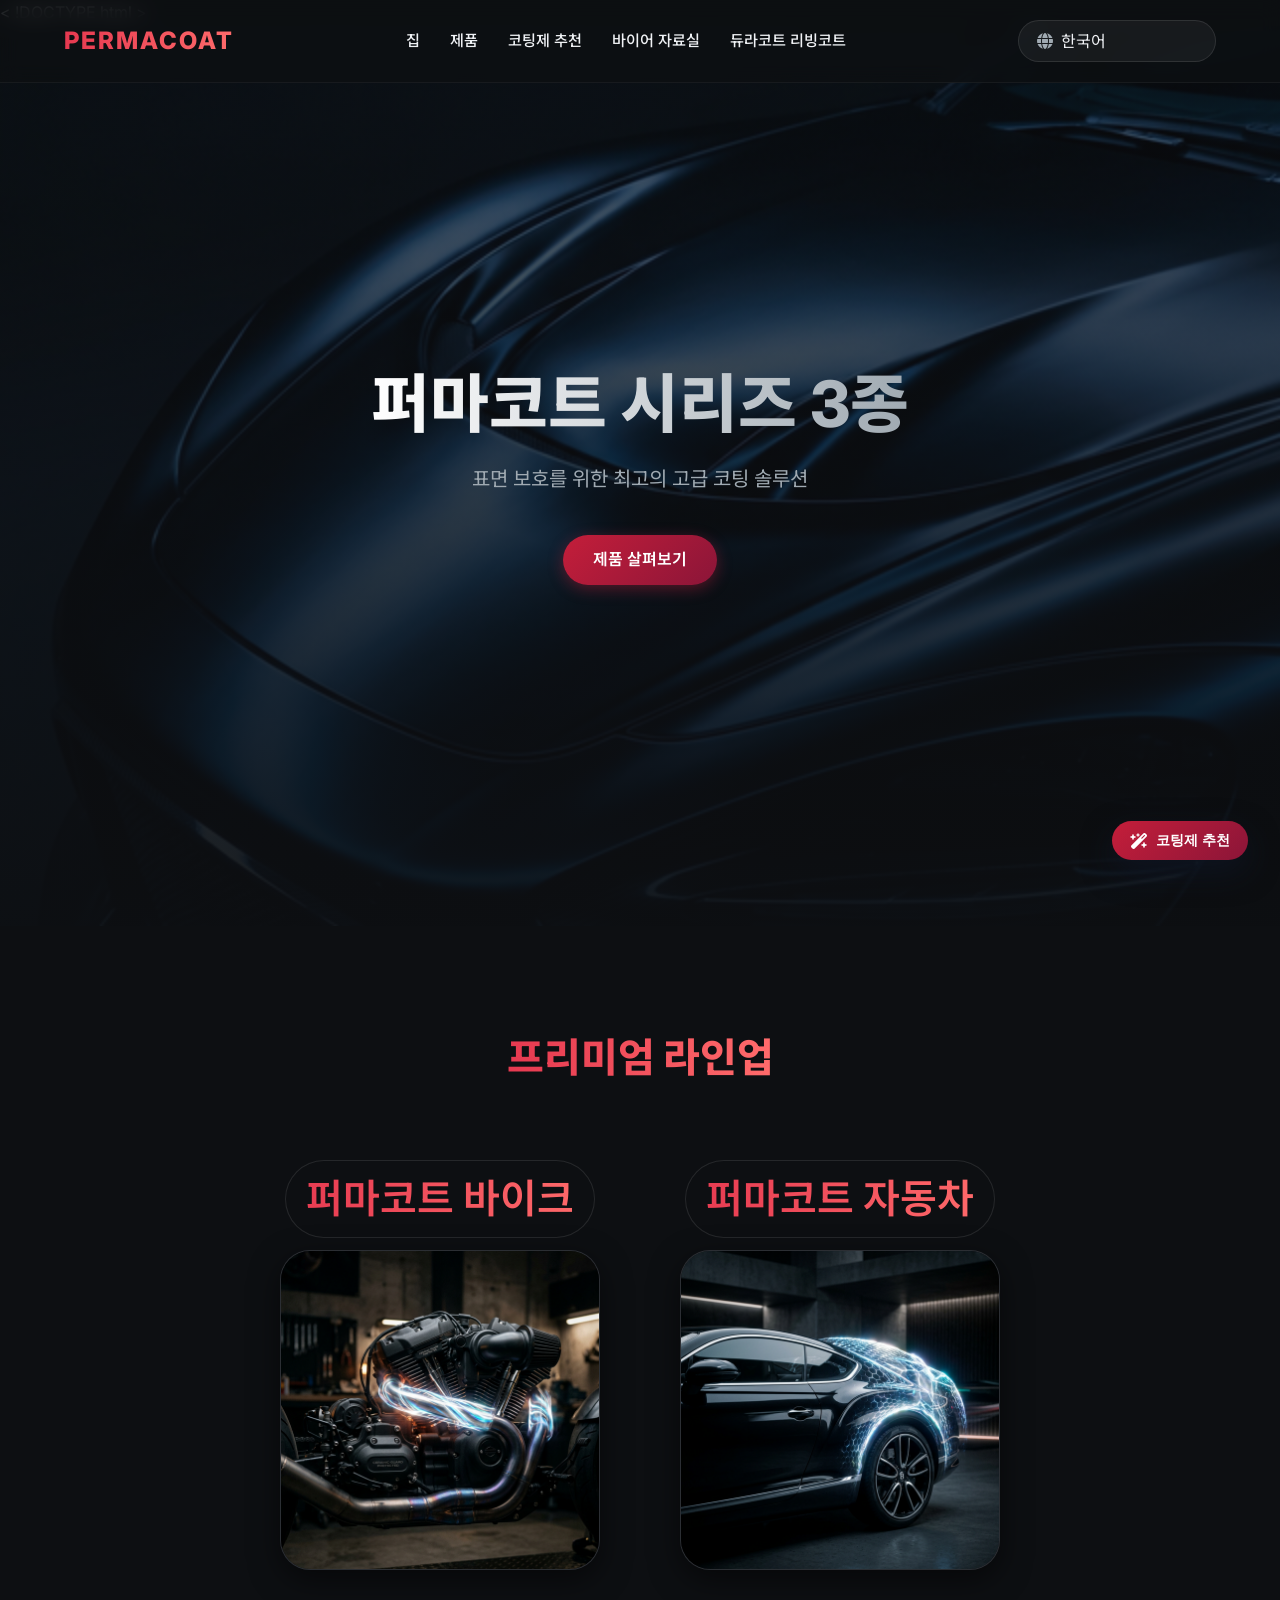
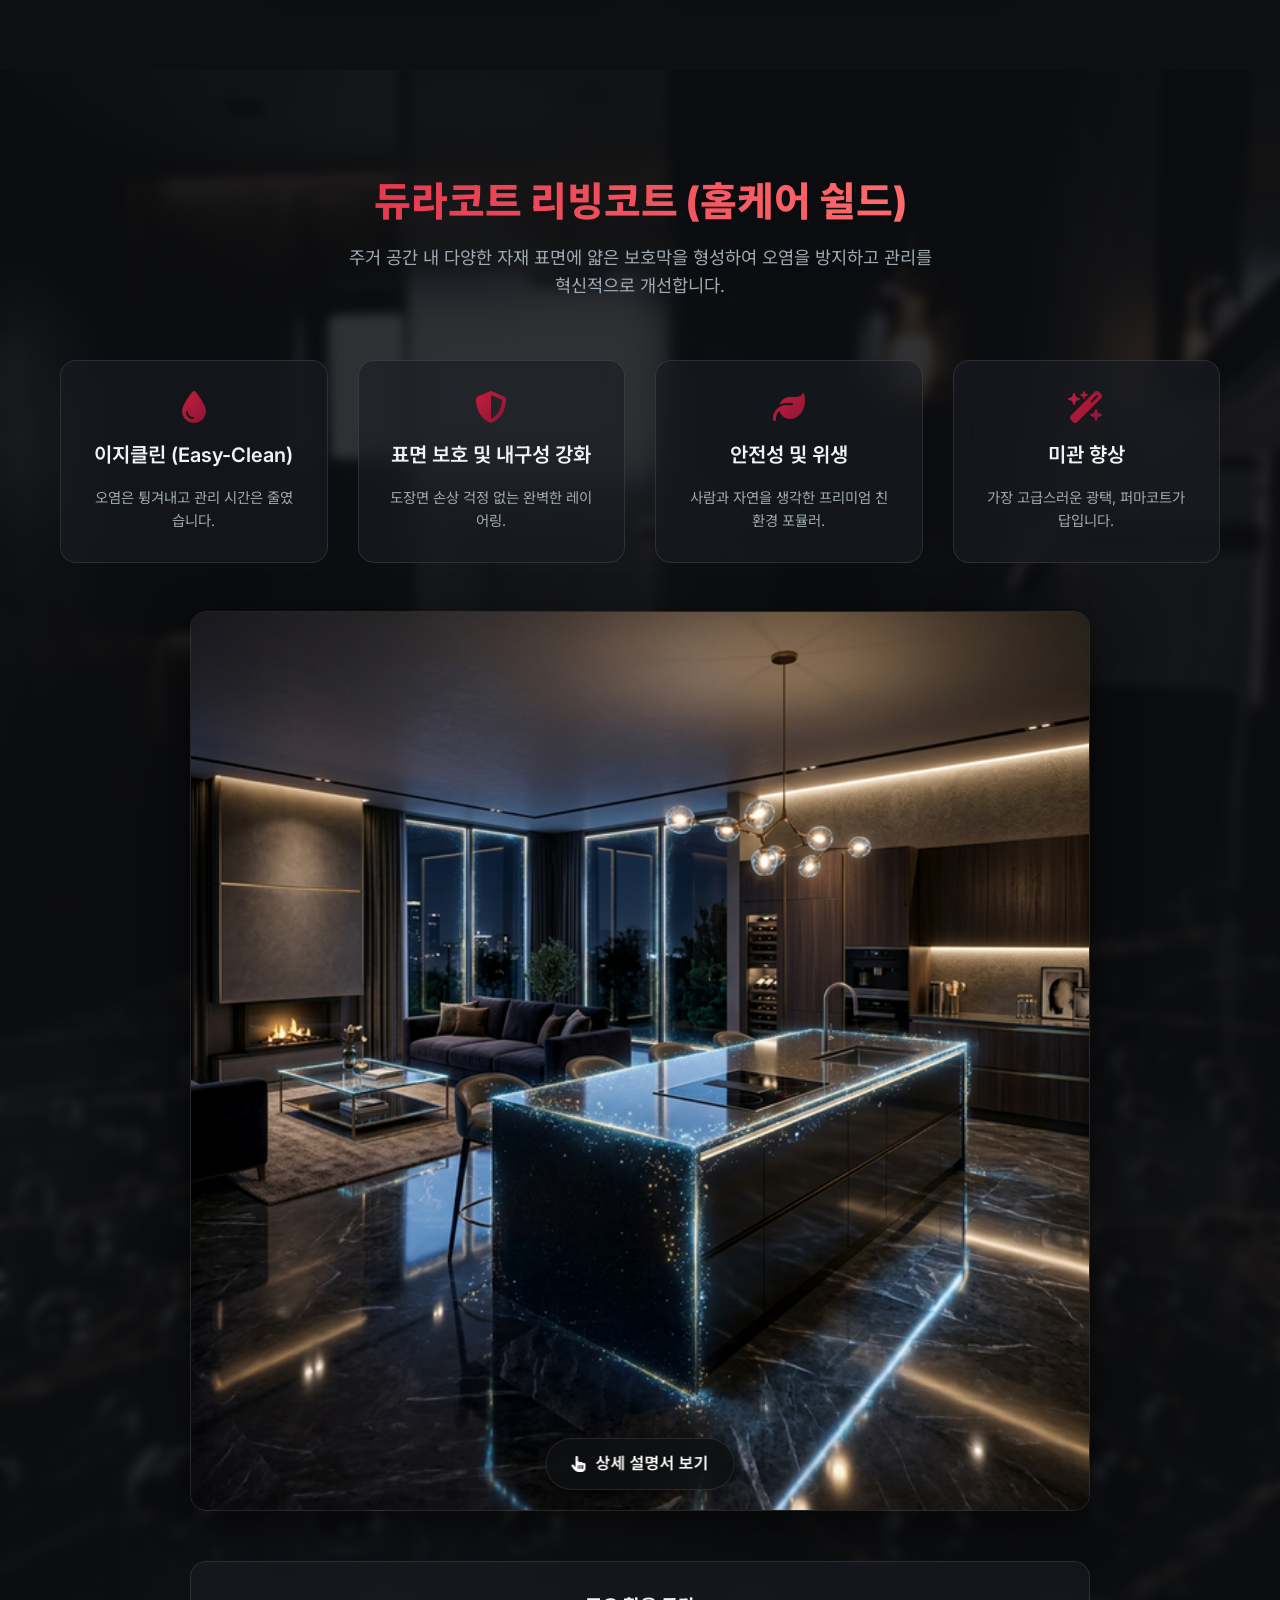
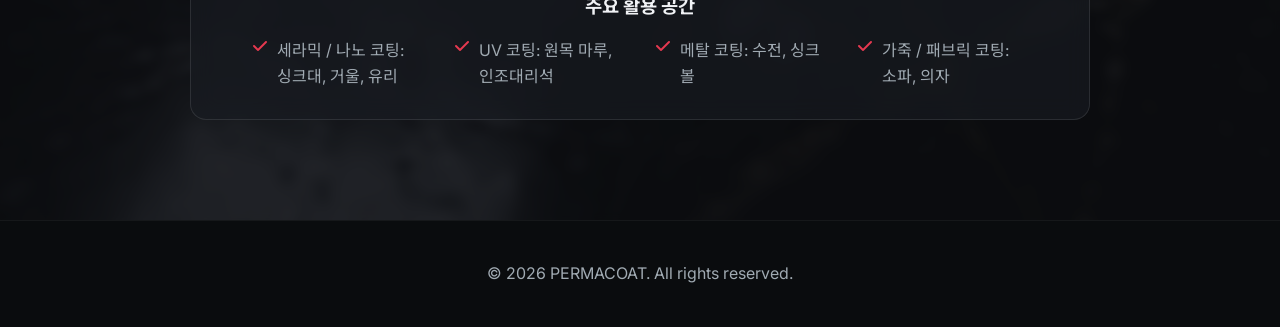
==== commit 9d31fa85: "buyer-docs 섹션 완전 제거 index.html 에서 바이어 전용 자료실 영역 전체(섹션 헤더 및 카드 포함) 삭제  Made-with: Cursor" ====
--- a/index.html
+++ b/index.html
@@ -1,4 +1,4 @@
-<!DOCTYPE html>
+< !DOCTYPE html >
     <html lang="ko">
         <head>
             <meta charset="UTF-8">
@@ -16,7 +16,6 @@
                     <!-- Navbar -->
                     <nav class="navbar">
                         <div class="logo">
-                            <img src="images/duracoat-logo.png" alt="Duracoat Logo" class="logo-mark" />
                             <span class="gradient-text">PERMACOAT</span>
                         </div>
                         <ul class="nav-links">
@@ -28,9 +27,6 @@
                         </ul>
                         <div class="lang-selector notranslate" translate="no">
                             <i class="fa-solid fa-globe"></i>
-                            <span id="lang-flag" class="lang-flag"></span>
-                            <span class="lang-label" data-i18n="nav_language_label">Language</span>
-                            <span id="lang-symbol" class="lang-symbol"></span>
                             <select id="language-select" translate="no">
                                 <option value="ko">한국어</option>
                                 <option value="en">English</option>
@@ -39,7 +35,6 @@
                                 <option value="zh">中文</option>
                                 <option value="it">Italiano</option>
                                 <option value="fr">Français</option>
-                                <option value="de">Deutsch</option>
                                 <option value="am">አማርኛ</option>
                                 <option value="ar">العربية (السعودية)</option>
                             </select>
@@ -52,18 +47,9 @@
                     <!-- Hero Section -->
                     <section id="home" class="hero">
                         <div class="hero-overlay"></div>
-                        <div class="hero-country-layer">
-                            <span class="hero-country-flag"></span>
-                            <span class="hero-country-symbol"></span>
-                        </div>
-                        <div class="hero-content">
+                        <div class="hero-content" data-aos="zoom-in" data-aos-duration="1200">
                             <h1 class="hero-title" data-i18n="hero_title">Permacoat Series</h1>
                             <p class="hero-subtitle" data-i18n="hero_subtitle">Ultimate high-end coating solutions.</p>
-                            <p class="hero-country-name">
-                                <span class="hero-line-flag"></span>
-                                <span data-i18n="hero_country_name">대한민국 (Republic of Korea)</span>
-                                <span class="hero-line-symbol"></span>
-                            </p>
                             <a href="#products" class="btn btn-primary" data-i18n="btn_explore">Explore Products</a>
                         </div>
                     </section>
@@ -250,46 +236,12 @@
                         </div>
                     </div>
 
-                    <!-- Buyer Documents Section -->
-                    <section id="buyer-docs" class="section buyer-section">
-                        <div class="container">
-                            <div class="section-header" data-aos="fade-up">
-                                <h2 class="gradient-text" data-i18n="buyer_title">바이어 전용 자료실</h2>
-                                <p class="section-desc" data-i18n="buyer_desc">
-                                    사용설명서(PDF)와 MOQ 단가표를 이곳에서 내려받을 수 있습니다. 실제 PDF 파일을 docs 폴더에 업로드하면 자동으로 연결됩니다.
-                                </p>
-                                <p class="section-desc">
-                                    <span class="lang-flag"></span>
-                                    <span class="lang-symbol"></span>
-                                </p>
-                            </div>
-
-                            <div class="download-grid" data-aos="fade-up" data-aos-delay="100">
-                                <div class="glass-panel download-card">
-                                    <h3 data-i18n="buyer_manual_title">사용설명서 (PDF)</h3>
-                                    <p class="download-desc" data-i18n="buyer_manual_desc">제품 사용법과 시공 가이드를 정리한 바이어용 사용설명서입니다.</p>
-                                    <a href="docs/permacoat_manual_ko.pdf" class="btn btn-primary" download data-i18n="buyer_download">다운로드</a>
-                                </div>
-
-                                <div class="glass-panel download-card">
-                                    <h3 data-i18n="buyer_moq_title">MOQ 단가표</h3>
-                                    <p class="download-desc" data-i18n="buyer_moq_desc">최소 주문 수량 및 단가 정보가 정리된 바이어용 가격표입니다.</p>
-                                    <a href="docs/permacoat_moq_price_ko.pdf" class="btn btn-outline" download data-i18n="buyer_download">다운로드</a>
-                                </div>
-                            </div>
-                        </div>
-                    </section>
-
                     <!-- Living Detail Modal -->
                     <div id="living-modal" class="modal-overlay">
                         <div class="modal-content living-modal glass-panel">
                             <button type="button" class="modal-close" aria-label="닫기">
                                 &times;
                             </button>
-                            <div class="living-modal-country">
-                                <span class="lang-flag"></span>
-                                <span class="lang-symbol"></span>
-                            </div>
                             <h2 class="gradient-text mb-3" data-i18n="living_modal_title">듀라코트 리빙코트 (Duracoat Living Coat)</h2>
                             <p class="section-desc mb-3" data-i18n="living_modal_intro">
                                 퍼마코트가 바이크와 자동차의 외부를 책임진다면,
@@ -366,88 +318,10 @@
                         </div>
                     </div>
 
-                    <!-- Car/Bike Series Detail Modal -->
-                    <div id="series-modal" class="modal-overlay">
-                        <div class="modal-content series-modal glass-panel">
-                            <button type="button" class="modal-close series-close" aria-label="닫기">
-                                &times;
-                            </button>
-                            <div class="series-modal-country">
-                                <span class="lang-flag"></span>
-                                <span class="lang-symbol"></span>
-                            </div>
-                            <h2 class="gradient-text mb-3" data-i18n="series_modal_title">PERMACOAT / DURACOAT 시리즈 비교</h2>
-
-                            <h3 class="mb-2" data-i18n="series_modal_car_title">🏎️ PERMACOAT Car Series</h3>
-                            <p class="modal-pre" data-i18n="series_modal_car_body">
-                                "전문 샵의 퀄리티를 내 차고에서 구현하는 경제적 혁신"
-                                자동차 라인업은 넓은 도장면의 광택 유지와 관리 비용 절감에 초점을 맞춥니다.
-
-                                [Quick] 데일리 케어 솔루션
-                                - 시공의 간편성: 단 40분 만에 전문가 수준의 코팅이 완료되어 예약이나 대기 시간이 필요 없습니다.
-                                - 즉각적인 방오: 시공 즉시 강력한 발수층을 형성하여 비나 먼지로부터 차체를 보호하고 세차를 훨씬 쉽게 만듭니다.
-
-                                [Titan] 장기 보호 솔루션
-                                - 경제적 가치: 수백만 원(1,000~5,000달러 상당)의 전문 시공 비용을 획기적으로 절감하면서도 9H 경도의 강력한 보호막을 제공합니다.
-                                - 압도적 내구성: 한 번의 시공으로 최대 12~24개월간 유지되어 잦은 왁싱이나 코팅의 번거로움을 없애줍니다.
-
-                                [Resin] 쇼카(Show-car) 피니시
-                                - 미러 라이크 광택: 거울처럼 맑은 반사율을 구현하여 차량 본연의 색감을 깊고 풍부하게 살려줍니다.
-                                - 가치 보존: 강력한 UV 차단 효과로 자외선에 의한 도장면 변색을 방지하여 신차 컨디션을 장기간 유지합니다.
-                            </p>
-
-                            <h3 class="mb-2" data-i18n="series_modal_bike_title">🏍️ DURACOAT PermaCoat Bike</h3>
-                            <p class="modal-pre" data-i18n="series_modal_bike_body">
-                                "극한의 열기와 거친 주행을 견디는 퍼포먼스 보호"
-                                바이크 라인업은 엔진의 고온 보호와 정밀 부품의 부식 방지에 초점을 맞춥니다.
-
-                                [Quick] 효율적 레이싱 케어
-                                - 관리 효율 극대화: 유지 관리 시간을 최대 70%까지 단축하여 주행 후 정비 효율을 높여줍니다.
-                                - 레이싱 데이터 검증: 10,000km 내구 테스트를 완료하여 익스트림한 주행 환경에서도 변함없는 보호 성능을 증명했습니다.
-
-                                [Titan] 하이테크 열 차단 솔루션
-                                - 800°C 초고온 내열: 엔진 및 머플러 등 바이크 특유의 고온 부위에서도 코팅층이 파괴되지 않고 완벽하게 보호합니다.
-                                - 9H 나노 세라믹: 스톤 칩이나 주행 중 발생하는 미세 스크래치로부터 페인트와 크롬 파츠를 견고하게 지켜줍니다.
-
-                                [Resin] 정밀 디테일링 솔루션
-                                - 분자 수준 침투: 복잡한 구조와 미세한 표면까지 나노 입자가 침투하여 광택을 극대화합니다.
-                                - 금속 산화 방지: 엔진 주변부와 크롬 파츠의 산화 및 부식을 효과적으로 억제하여 바이크의 프리미엄 가치를 유지합니다.
-                            </p>
-
-                            <h3 class="mb-2" data-i18n="series_modal_table_title">📊 바이어용 비교 요약</h3>
-                            <table class="series-table">
-                                <thead>
-                                    <tr>
-                                        <th data-i18n="series_modal_tbl_grade">구분</th>
-                                        <th data-i18n="series_modal_tbl_car">Car (자동차) 장점</th>
-                                        <th data-i18n="series_modal_tbl_bike">Bike (바이크) 장점</th>
-                                    </tr>
-                                </thead>
-                                <tbody>
-                                    <tr>
-                                        <td>Quick</td>
-                                        <td data-i18n="series_modal_tbl_quick_car">40분 완성, 비용 절감</td>
-                                        <td data-i18n="series_modal_tbl_quick_bike">관리 시간 70% 단축</td>
-                                    </tr>
-                                    <tr>
-                                        <td>Titan</td>
-                                        <td data-i18n="series_modal_tbl_titan_car">9H 경도, 2년 지속 보호</td>
-                                        <td data-i18n="series_modal_tbl_titan_bike">800°C 내열, 엔진/머플러 보호</td>
-                                    </tr>
-                                    <tr>
-                                        <td>Resin</td>
-                                        <td data-i18n="series_modal_tbl_resin_car">미러 광택, 도장면 가치 보존</td>
-                                        <td data-i18n="series_modal_tbl_resin_bike">나노 정밀 코팅, 금속 산화 방지</td>
-                                    </tr>
-                                </tbody>
-                            </table>
-                        </div>
-                    </div>
-
                     <!-- Footer -->
                     <footer class="footer">
                         <div class="container text-center">
-                            <p data-i18n="footer_copyright">&copy; 2026 PERMACOAT. All rights reserved.</p>
+                            <p>&copy; 2026 PERMACOAT. All rights reserved.</p>
                         </div>
                     </footer>
 
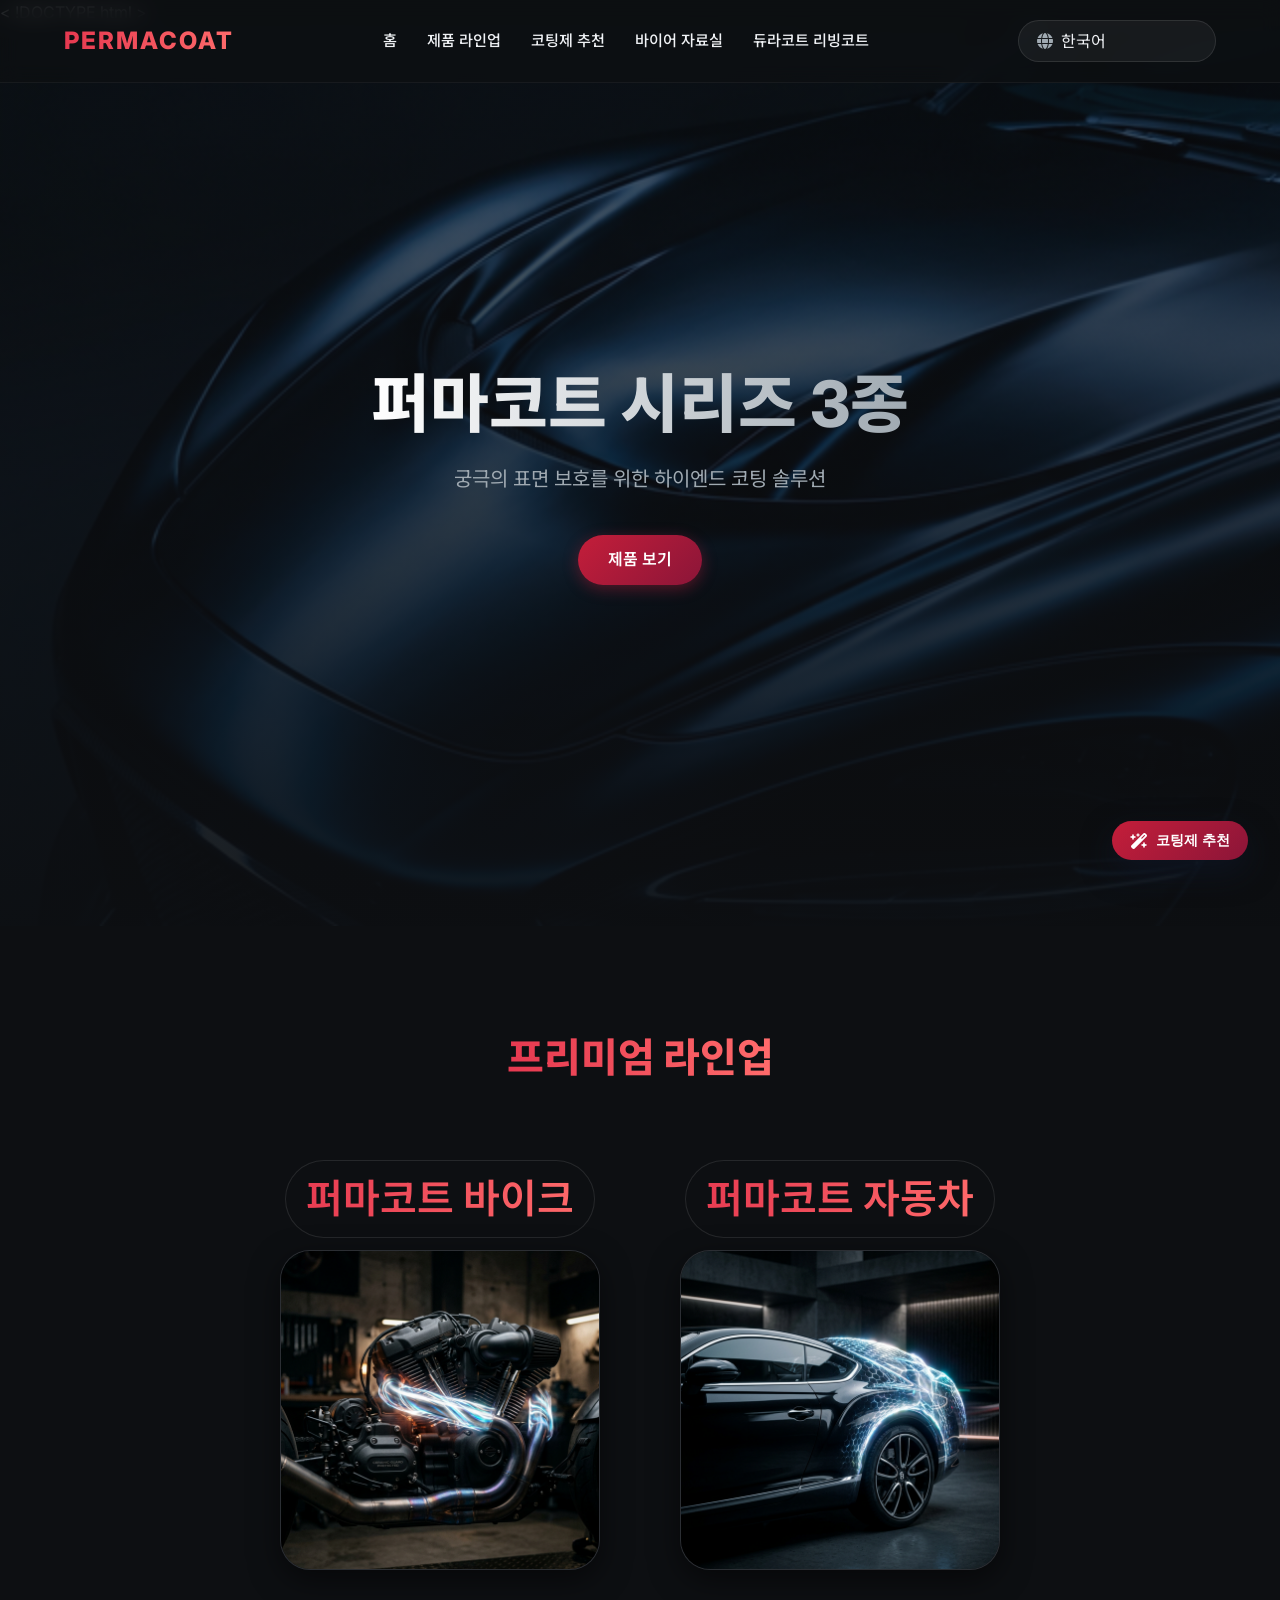
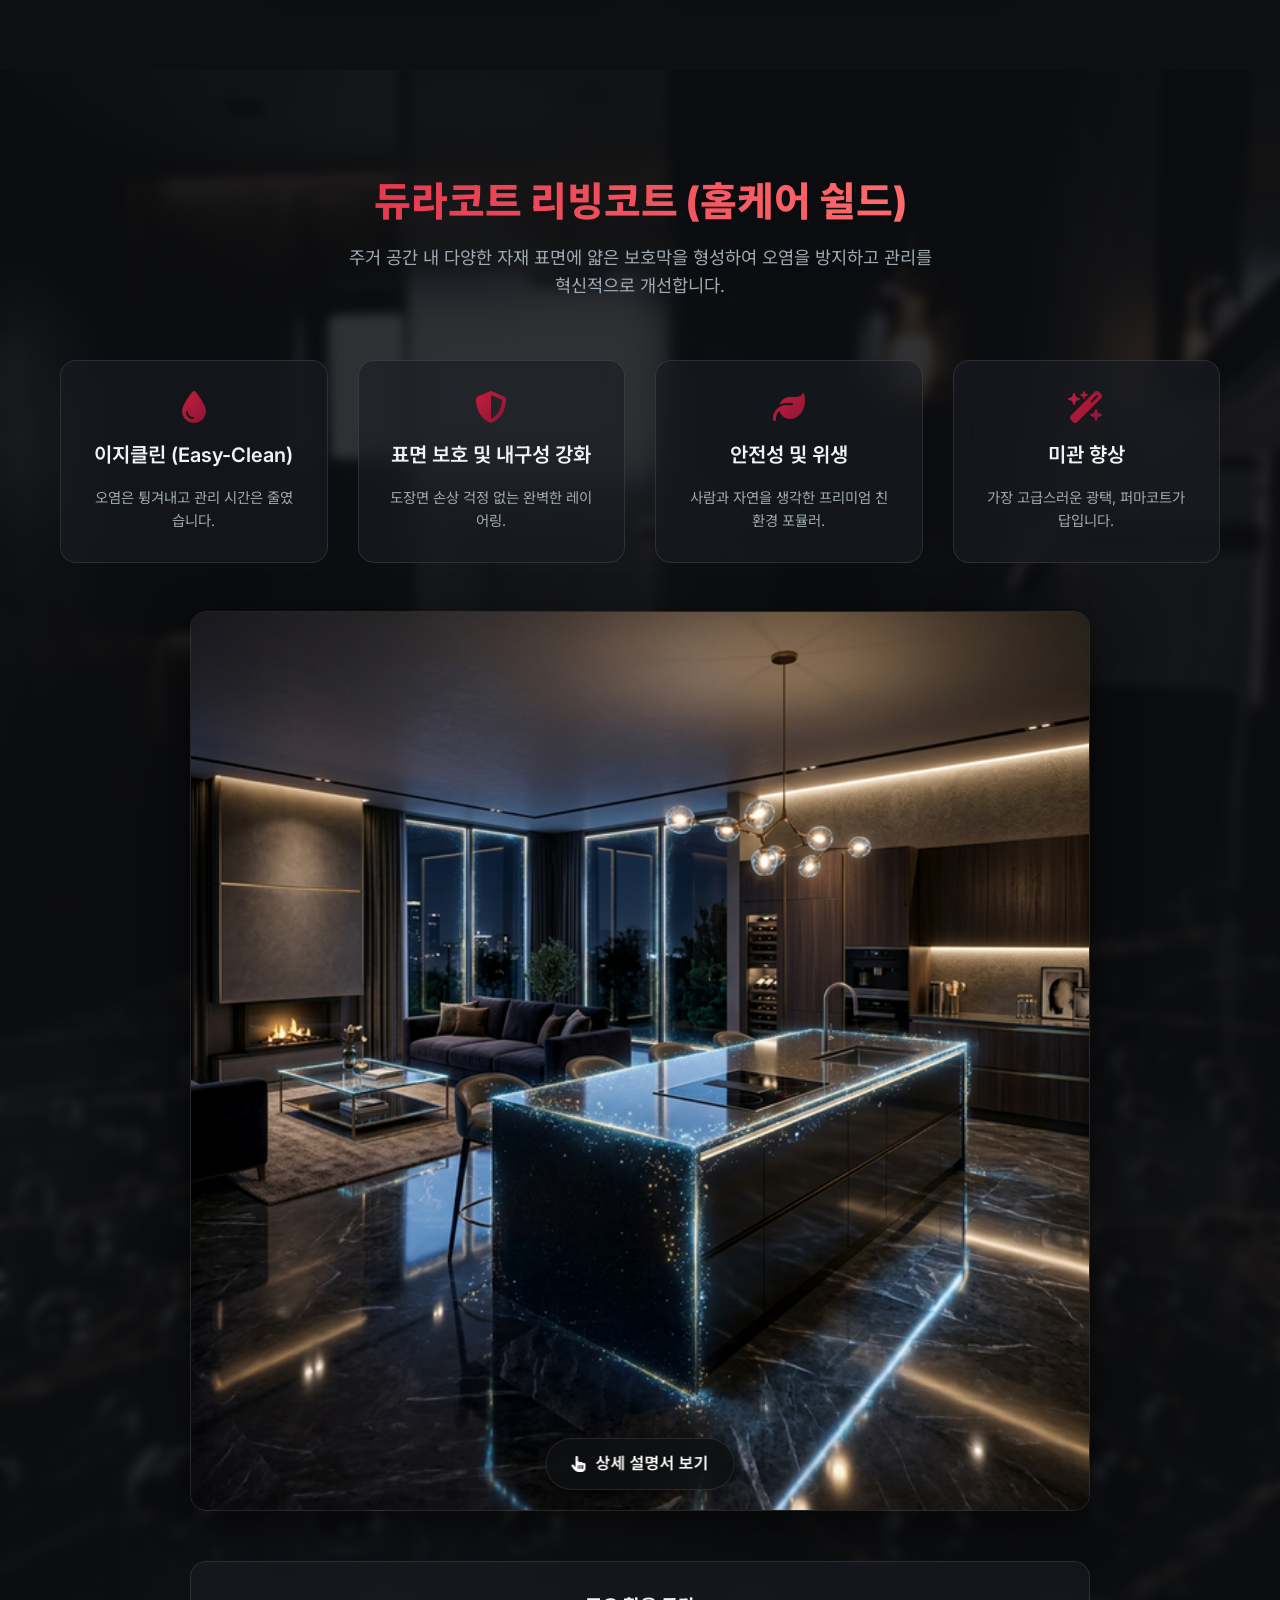
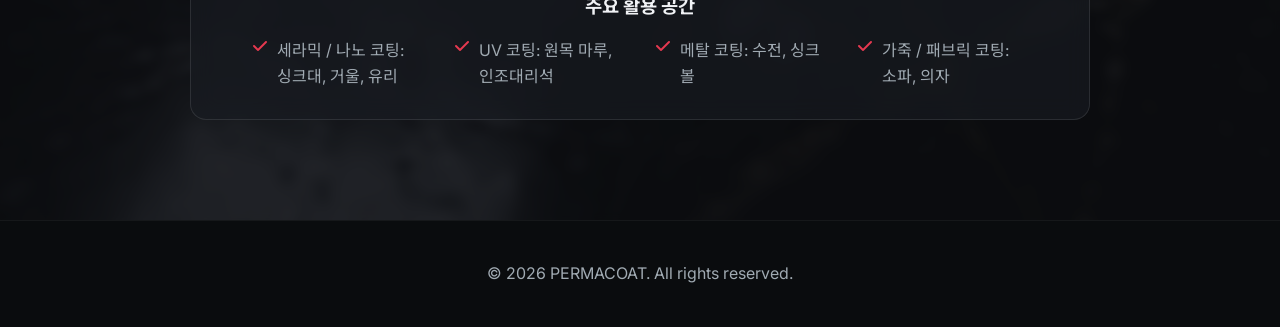
==== commit 83528f3b: "Hindi(hi) 언어 추가 index 언어 셀렉트에 힌디어 옵션 추가 및 js/translations.js에 hi 블록 작성 (홈페이지 전 영역 텍스트 포함)  Made-with" ====
--- a/index.html
+++ b/index.html
@@ -32,6 +32,7 @@
                                 <option value="en">English</option>
                                 <option value="ja">日本語</option>
                                 <option value="vi">Tiếng Việt</option>
+                                <option value="hi">हिन्दी</option>
                                 <option value="zh">中文</option>
                                 <option value="it">Italiano</option>
                                 <option value="fr">Français</option>
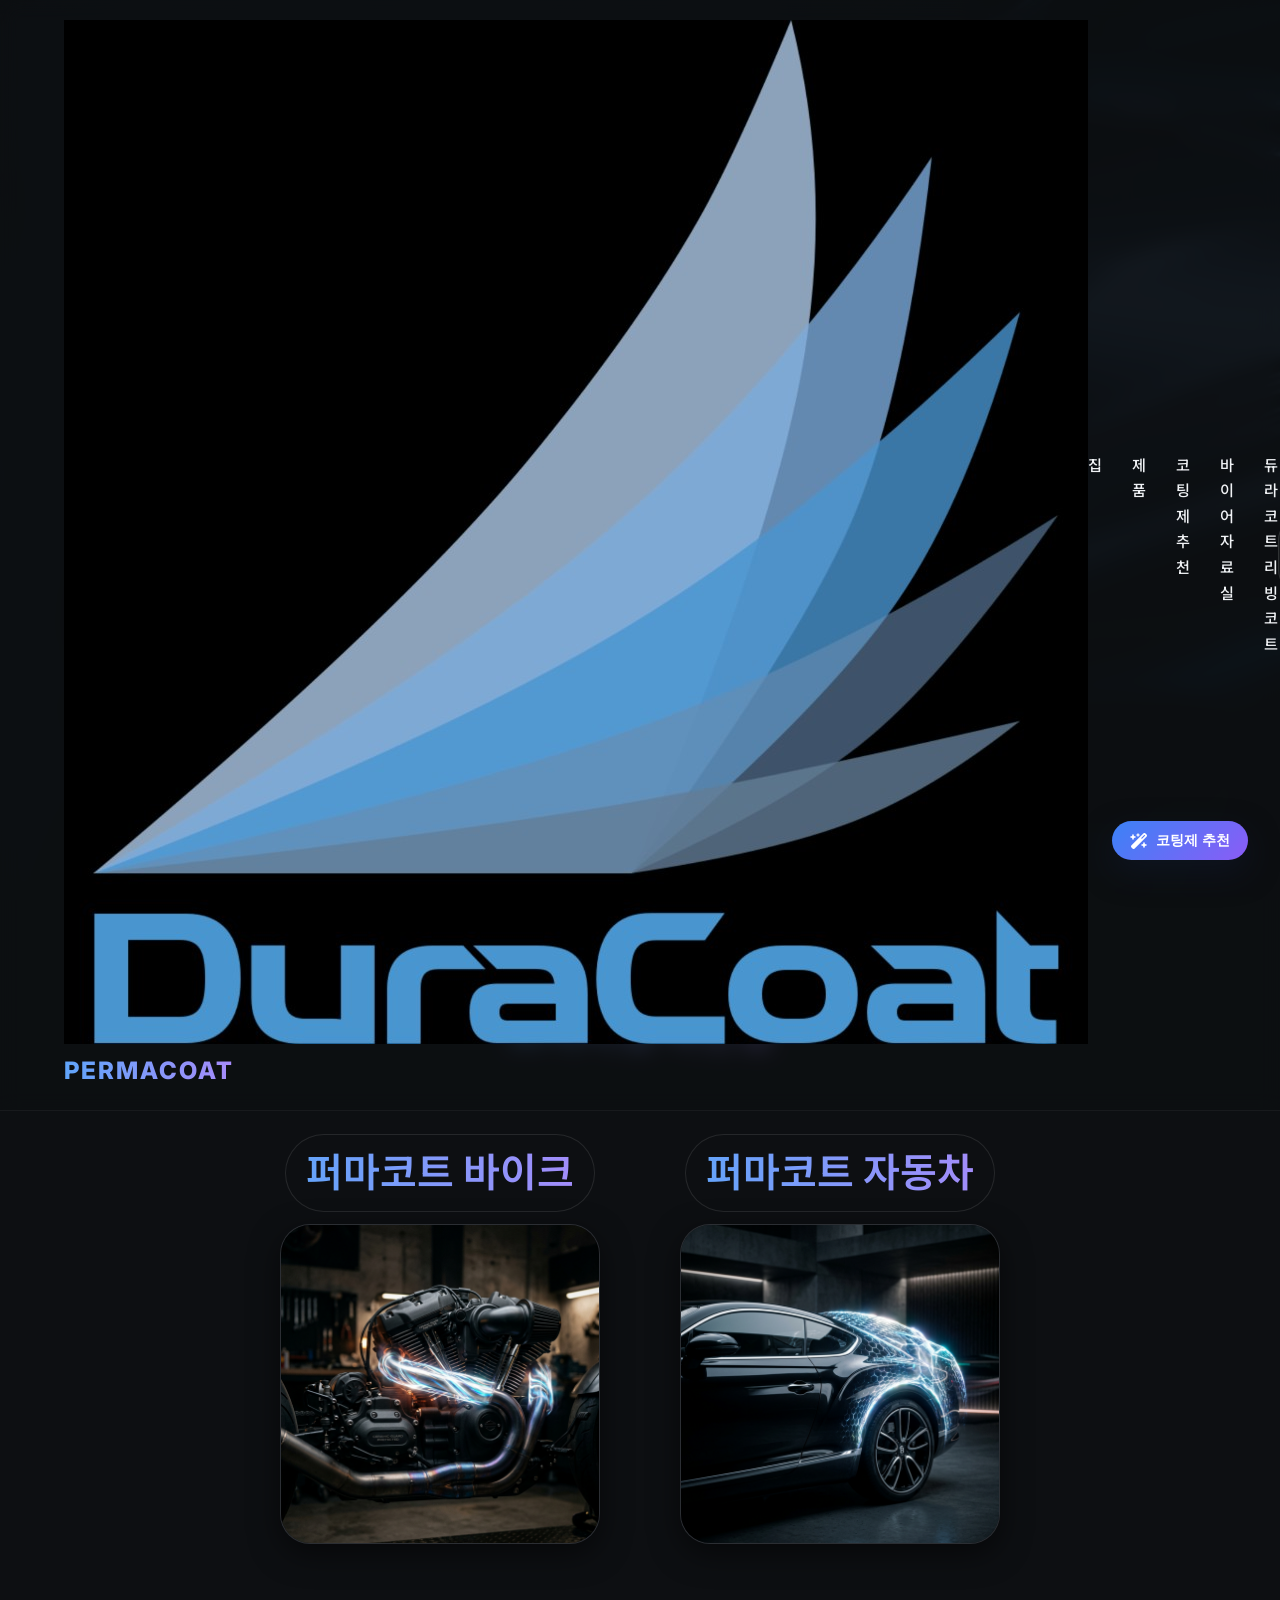
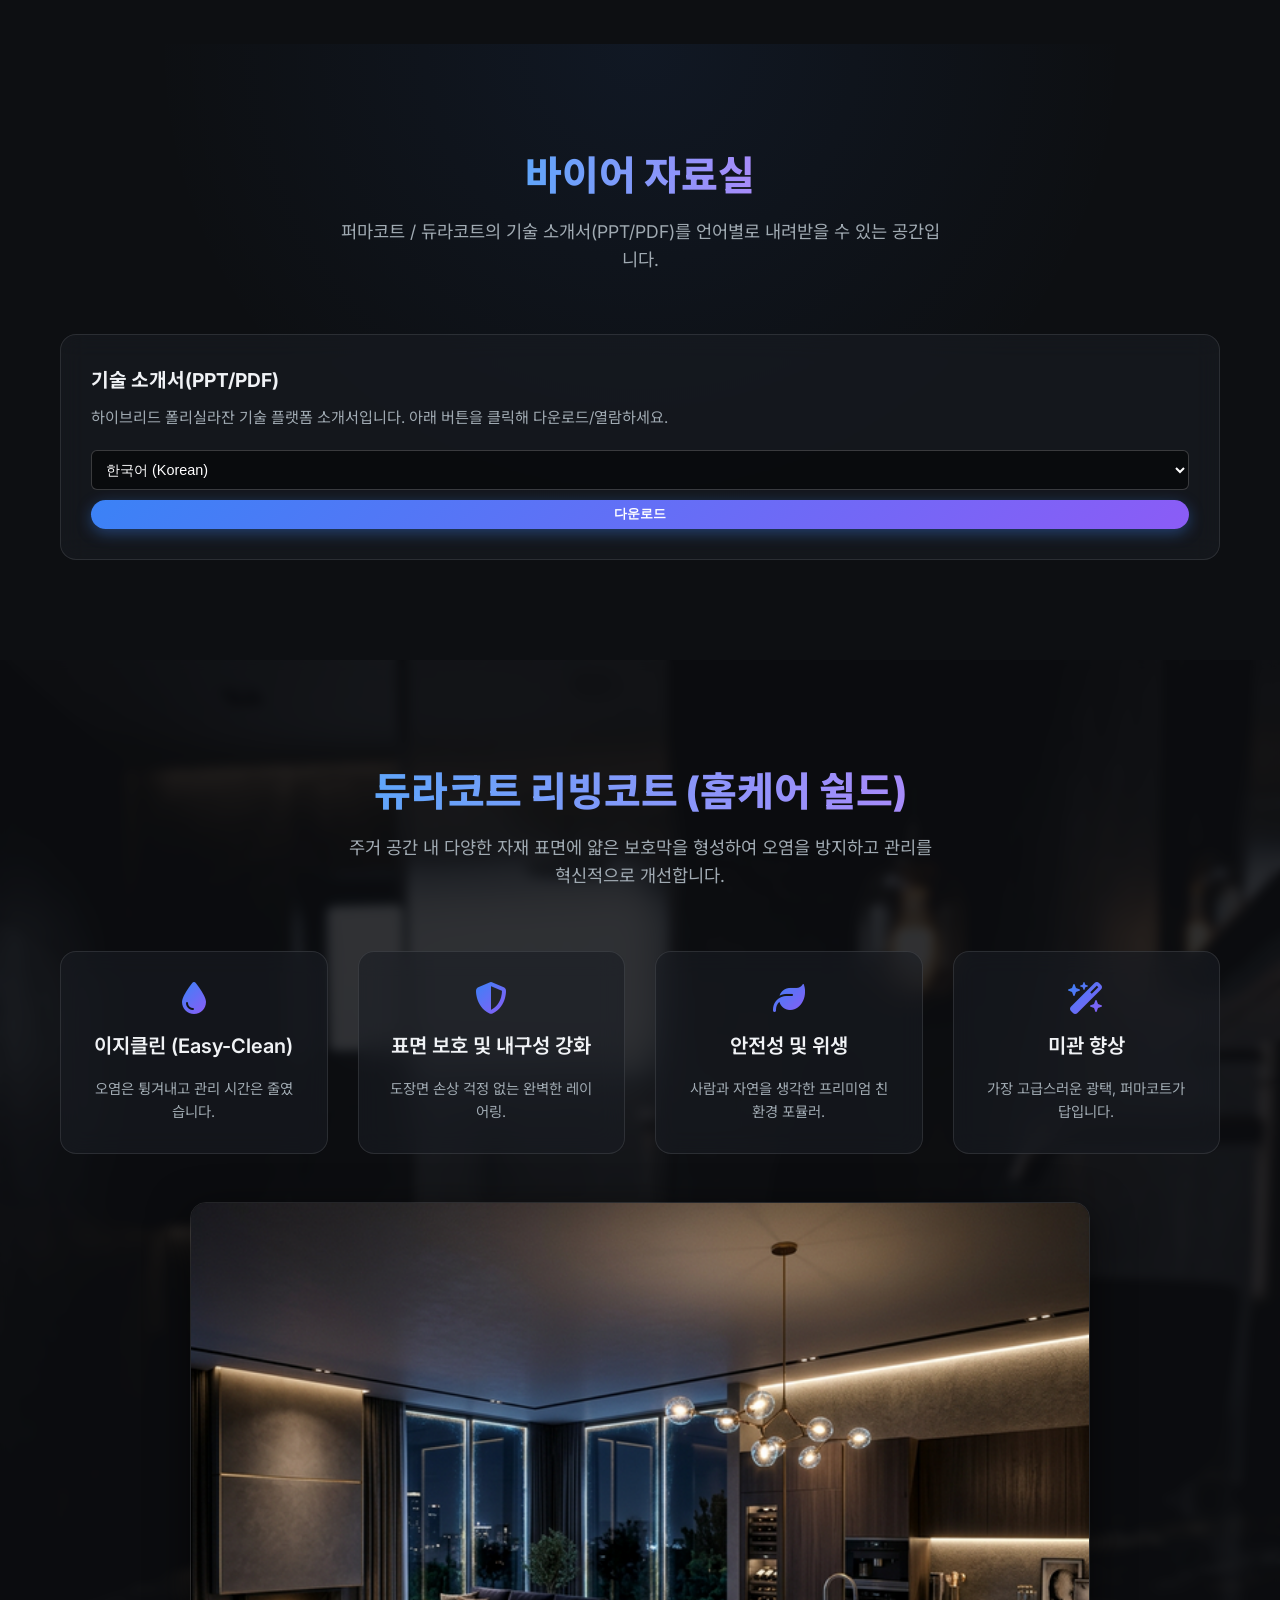
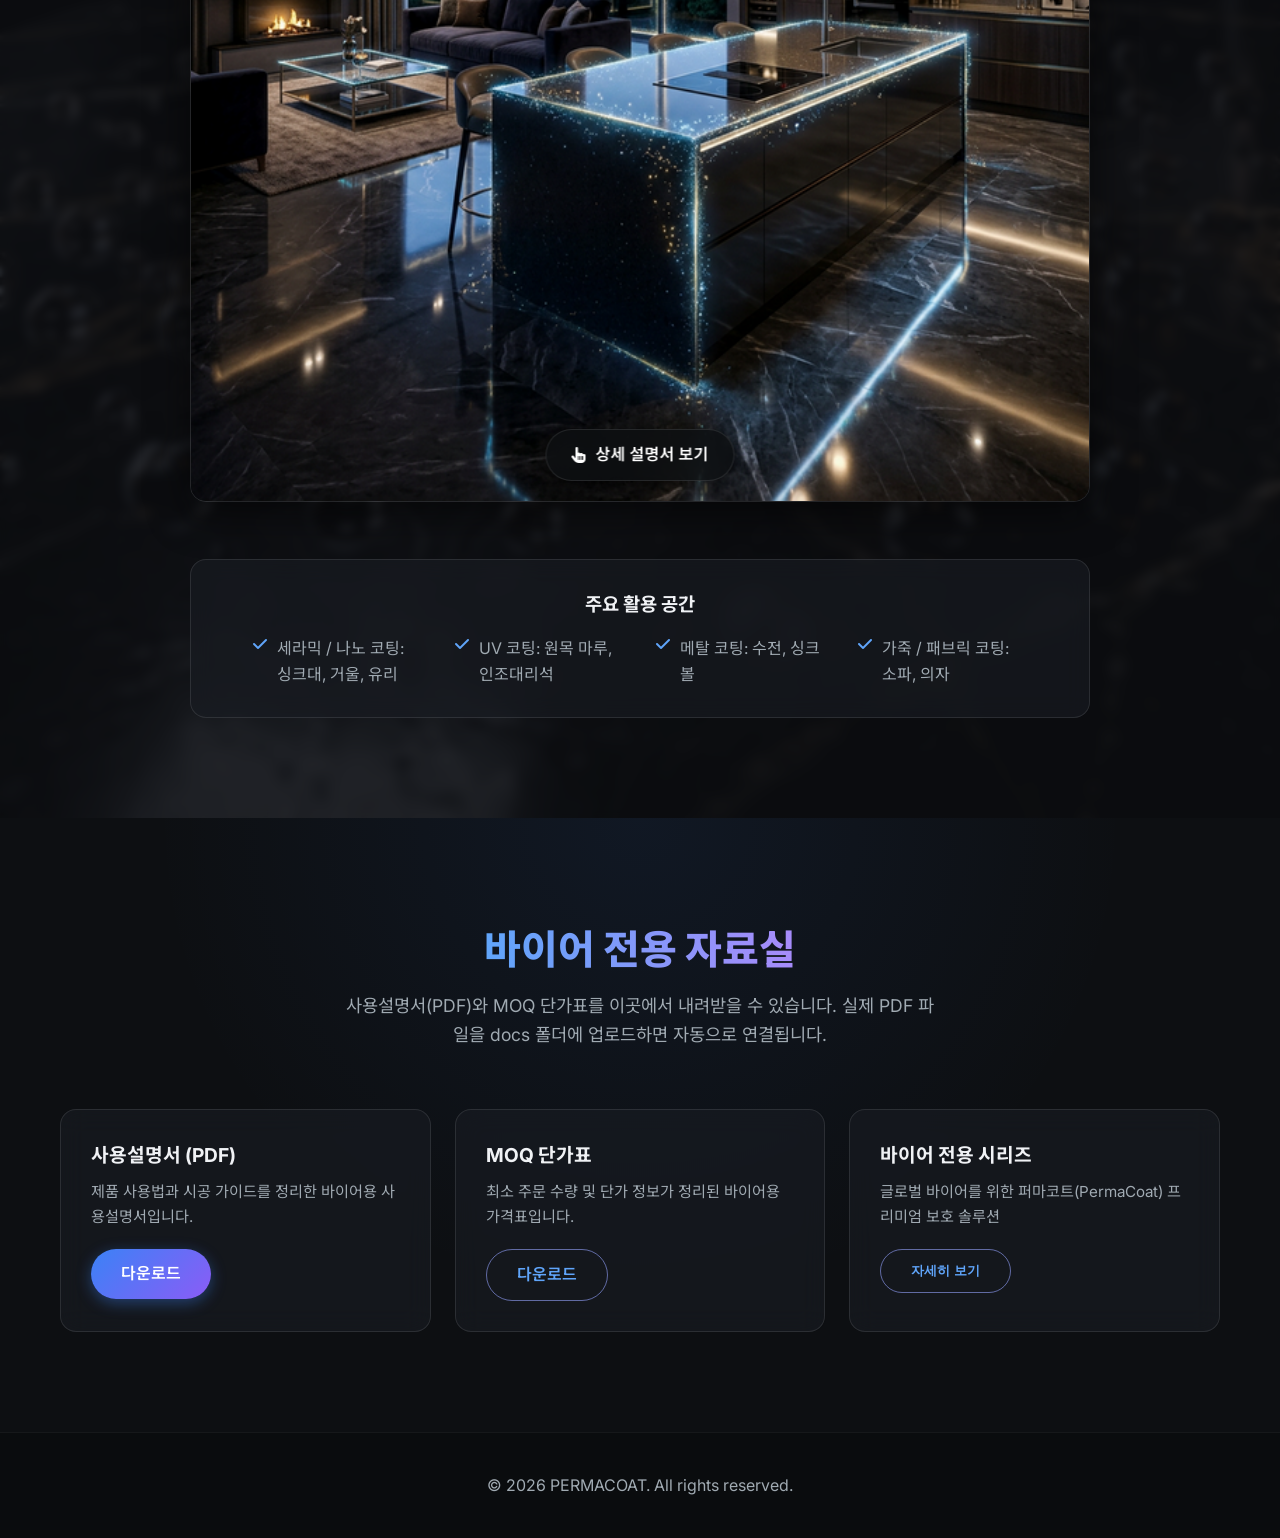
==== commit 9e894a71: "Add multilingual PDF files and buyer docs section" ====
--- a/index.html
+++ b/index.html
@@ -1,4 +1,4 @@
-< !DOCTYPE html >
+<!DOCTYPE html>
     <html lang="ko">
         <head>
             <meta charset="UTF-8">
@@ -16,6 +16,7 @@
                     <!-- Navbar -->
                     <nav class="navbar">
                         <div class="logo">
+                            <img src="images/duracoat-logo.png" alt="Duracoat Logo" class="logo-mark" />
                             <span class="gradient-text">PERMACOAT</span>
                         </div>
                         <ul class="nav-links">
@@ -27,15 +28,18 @@
                         </ul>
                         <div class="lang-selector notranslate" translate="no">
                             <i class="fa-solid fa-globe"></i>
+                            <span id="lang-flag" class="lang-flag"></span>
+                            <span class="lang-label" data-i18n="nav_language_label">Language</span>
+                            <span id="lang-symbol" class="lang-symbol"></span>
                             <select id="language-select" translate="no">
                                 <option value="ko">한국어</option>
                                 <option value="en">English</option>
                                 <option value="ja">日本語</option>
                                 <option value="vi">Tiếng Việt</option>
-                                <option value="hi">हिन्दी</option>
                                 <option value="zh">中文</option>
                                 <option value="it">Italiano</option>
                                 <option value="fr">Français</option>
+                                <option value="de">Deutsch</option>
                                 <option value="am">አማርኛ</option>
                                 <option value="ar">العربية (السعودية)</option>
                             </select>
@@ -48,9 +52,18 @@
                     <!-- Hero Section -->
                     <section id="home" class="hero">
                         <div class="hero-overlay"></div>
-                        <div class="hero-content" data-aos="zoom-in" data-aos-duration="1200">
+                        <div class="hero-country-layer">
+                            <span class="hero-country-flag"></span>
+                            <span class="hero-country-symbol"></span>
+                        </div>
+                        <div class="hero-content">
                             <h1 class="hero-title" data-i18n="hero_title">Permacoat Series</h1>
                             <p class="hero-subtitle" data-i18n="hero_subtitle">Ultimate high-end coating solutions.</p>
+                            <p class="hero-country-name">
+                                <span class="hero-line-flag"></span>
+                                <span data-i18n="hero_country_name">대한민국 (Republic of Korea)</span>
+                                <span class="hero-line-symbol"></span>
+                            </p>
                             <a href="#products" class="btn btn-primary" data-i18n="btn_explore">Explore Products</a>
                         </div>
                     </section>
@@ -92,6 +105,42 @@
                         <i class="fa-solid fa-wand-magic-sparkles"></i>
                         <span data-i18n="finder_cta">코팅제 추천</span>
                     </button>
+
+                    <!-- Buyer Docs Section -->
+                    <section id="buyer-docs" class="section buyer-section">
+                        <div class="container">
+                            <div class="section-header" data-aos="fade-up">
+                                <h2 class="gradient-text">바이어 자료실</h2>
+                                <p class="section-desc">
+                                    퍼마코트 / 듀라코트의 기술 소개서(PPT/PDF)를 언어별로 내려받을 수 있는 공간입니다.
+                                </p>
+                            </div>
+
+                            <div class="download-grid">
+                                <div class="download-card glass-panel" data-aos="fade-up" data-aos-delay="50">
+                                    <h3 data-i18n="docs_title">기술 소개서(PPT/PDF)</h3>
+                                    <p class="download-desc" data-i18n="docs_desc">
+                                        하이브리드 폴리실라잔 기술 플랫폼 소개서입니다. 아래에서 언어를 선택하고 다운로드하세요.
+                                    </p>
+                                    <div style="margin-top: 15px; display: flex; flex-direction: column; gap: 10px;">
+                                        <select id="manual-lang-select" style="padding: 10px; border-radius: 6px; border: 1px solid rgba(255,255,255,0.2); background: rgba(0,0,0,0.5); color: #fff; width: 100%; font-size: 0.9rem;">
+                                            <option value="docs/manuals/NANUMLAB_(나눔랩)_-_하이브리드_폴리실라잔_기술_플랫폼.pdf">한국어 (Korean)</option>
+                                            <option value="docs/manuals/NANUMLAB_-_Hybrid_Polysilazane_Technology_Platform.pdf">English</option>
+                                            <option value="docs/manuals/NANUMLAB_-_Nền_tảng_Công_nghệ_Hybrid_Polysilazane.pdf">Tiếng Việt (Vietnamese)</option>
+                                            <option value="docs/manuals/NANUMLAB_-_Plataforma_de_Tecnología_Híbrida_de_Polisilazano.pdf">Español (Spanish)</option>
+                                            <option value="docs/manuals/NANUMLAB_-_Plateforme_technologique_hybride_de_polysilazane.pdf">Français (French)</option>
+                                            <option value="docs/manuals/NANUMLAB_-_Technologieplattform_für_Hybrid-Polysilazan.pdf">Deutsch (German)</option>
+                                            <option value="docs/manuals/NANUMLAB_納諾實驗室_-_混合聚硅氮烷技術平台.pdf">繁體中文 (Traditional Chinese)</option>
+                                            <option value="docs/manuals/NANUMLAB_纳诺实验室_-_混合聚硅氮烷技术平台.pdf">简体中文 (Simplified Chinese)</option>
+                                            <option value="docs/manuals/نانوم_لاب_(NANUMLAB)_-_منصة_تكنولوجيا_الهجين_بوليسيلازان.pdf">العربية (Arabic)</option>
+                                            <option value="docs/manuals/नैनम_लैब_(NANUMLAB)_-_हाइब्रिड_पॉलीसिलेजिन_तकनीक.pdf">हिन्दी (Hindi)</option>
+                                        </select>
+                                        <button class="btn btn-primary btn-sm" onclick="const a = document.createElement('a'); a.href = document.getElementById('manual-lang-select').value; a.download = ''; document.body.appendChild(a); a.click(); document.body.removeChild(a);" data-i18n="btn_download" style="width: 100%;">다운로드</button>
+                                    </div>
+                                </div>
+                            </div>
+                        </div>
+                    </section>
 
                     <!-- Living Coating Section -->
                     <section id="living" class="section living-section">
@@ -237,12 +286,56 @@
                         </div>
                     </div>
 
+                    <!-- Buyer Documents Section -->
+                    <section id="buyer-docs" class="section buyer-section">
+                        <div class="container">
+                            <div class="section-header" data-aos="fade-up">
+                                <h2 class="gradient-text" data-i18n="buyer_title">바이어 전용 자료실</h2>
+                                <p class="section-desc" data-i18n="buyer_desc">
+                                    사용설명서(PDF)와 MOQ 단가표를 이곳에서 내려받을 수 있습니다. 실제 PDF 파일을 docs 폴더에 업로드하면 자동으로 연결됩니다.
+                                </p>
+                                <p class="section-desc">
+                                    <span class="lang-flag"></span>
+                                    <span class="lang-symbol"></span>
+                                </p>
+                            </div>
+
+                            <div class="download-grid" data-aos="fade-up" data-aos-delay="100">
+                                <div class="glass-panel download-card">
+                                    <h3 data-i18n="buyer_manual_title">사용설명서 (PDF)</h3>
+                                    <p class="download-desc" data-i18n="buyer_manual_desc">제품 사용법과 시공 가이드를 정리한 바이어용 사용설명서입니다.</p>
+                                    <a href="docs/permacoat_manual_ko.pdf" class="btn btn-primary" download data-i18n="buyer_download">다운로드</a>
+                                </div>
+
+                                <div class="glass-panel download-card">
+                                    <h3 data-i18n="buyer_moq_title">MOQ 단가표</h3>
+                                    <p class="download-desc" data-i18n="buyer_moq_desc">최소 주문 수량 및 단가 정보가 정리된 바이어용 가격표입니다.</p>
+                                    <a href="docs/permacoat_moq_price_ko.pdf" class="btn btn-outline" download data-i18n="buyer_download">다운로드</a>
+                                </div>
+
+                                <div class="glass-panel download-card">
+                                    <h3 data-i18n="buyer_series_title">바이어 전용 시리즈</h3>
+                                    <p class="download-desc" data-i18n="buyer_series_desc">
+                                        글로벌 바이어를 위한 퍼마코트(PermaCoat) 프리미엄 보호 솔루션
+                                    </p>
+                                    <button type="button" class="btn btn-outline series-modal-open" data-i18n="buyer_series_open">
+                                        자세히 보기
+                                    </button>
+                                </div>
+                            </div>
+                        </div>
+                    </section>
+
                     <!-- Living Detail Modal -->
                     <div id="living-modal" class="modal-overlay">
                         <div class="modal-content living-modal glass-panel">
                             <button type="button" class="modal-close" aria-label="닫기">
                                 &times;
                             </button>
+                            <div class="living-modal-country">
+                                <span class="lang-flag"></span>
+                                <span class="lang-symbol"></span>
+                            </div>
                             <h2 class="gradient-text mb-3" data-i18n="living_modal_title">듀라코트 리빙코트 (Duracoat Living Coat)</h2>
                             <p class="section-desc mb-3" data-i18n="living_modal_intro">
                                 퍼마코트가 바이크와 자동차의 외부를 책임진다면,
@@ -319,10 +412,88 @@
                         </div>
                     </div>
 
+                    <!-- Car/Bike Series Detail Modal -->
+                    <div id="series-modal" class="modal-overlay">
+                        <div class="modal-content series-modal glass-panel">
+                            <button type="button" class="modal-close series-close" aria-label="닫기">
+                                &times;
+                            </button>
+                            <div class="series-modal-country">
+                                <span class="lang-flag"></span>
+                                <span class="lang-symbol"></span>
+                            </div>
+                            <h2 class="gradient-text mb-3" data-i18n="series_modal_title">PERMACOAT / DURACOAT 시리즈 비교</h2>
+
+                            <h3 class="mb-2" data-i18n="series_modal_car_title">🏎️ PERMACOAT Car Series</h3>
+                            <p class="modal-pre" data-i18n="series_modal_car_body">
+                                "전문 샵의 퀄리티를 내 차고에서 구현하는 경제적 혁신"
+                                자동차 라인업은 넓은 도장면의 광택 유지와 관리 비용 절감에 초점을 맞춥니다.
+
+                                [Quick] 데일리 케어 솔루션
+                                - 시공의 간편성: 단 40분 만에 전문가 수준의 코팅이 완료되어 예약이나 대기 시간이 필요 없습니다.
+                                - 즉각적인 방오: 시공 즉시 강력한 발수층을 형성하여 비나 먼지로부터 차체를 보호하고 세차를 훨씬 쉽게 만듭니다.
+
+                                [Titan] 장기 보호 솔루션
+                                - 경제적 가치: 수백만 원(1,000~5,000달러 상당)의 전문 시공 비용을 획기적으로 절감하면서도 9H 경도의 강력한 보호막을 제공합니다.
+                                - 압도적 내구성: 한 번의 시공으로 최대 12~24개월간 유지되어 잦은 왁싱이나 코팅의 번거로움을 없애줍니다.
+
+                                [Resin] 쇼카(Show-car) 피니시
+                                - 미러 라이크 광택: 거울처럼 맑은 반사율을 구현하여 차량 본연의 색감을 깊고 풍부하게 살려줍니다.
+                                - 가치 보존: 강력한 UV 차단 효과로 자외선에 의한 도장면 변색을 방지하여 신차 컨디션을 장기간 유지합니다.
+                            </p>
+
+                            <h3 class="mb-2" data-i18n="series_modal_bike_title">🏍️ DURACOAT PermaCoat Bike</h3>
+                            <p class="modal-pre" data-i18n="series_modal_bike_body">
+                                "극한의 열기와 거친 주행을 견디는 퍼포먼스 보호"
+                                바이크 라인업은 엔진의 고온 보호와 정밀 부품의 부식 방지에 초점을 맞춥니다.
+
+                                [Quick] 효율적 레이싱 케어
+                                - 관리 효율 극대화: 유지 관리 시간을 최대 70%까지 단축하여 주행 후 정비 효율을 높여줍니다.
+                                - 레이싱 데이터 검증: 10,000km 내구 테스트를 완료하여 익스트림한 주행 환경에서도 변함없는 보호 성능을 증명했습니다.
+
+                                [Titan] 하이테크 열 차단 솔루션
+                                - 800°C 초고온 내열: 엔진 및 머플러 등 바이크 특유의 고온 부위에서도 코팅층이 파괴되지 않고 완벽하게 보호합니다.
+                                - 9H 나노 세라믹: 스톤 칩이나 주행 중 발생하는 미세 스크래치로부터 페인트와 크롬 파츠를 견고하게 지켜줍니다.
+
+                                [Resin] 정밀 디테일링 솔루션
+                                - 분자 수준 침투: 복잡한 구조와 미세한 표면까지 나노 입자가 침투하여 광택을 극대화합니다.
+                                - 금속 산화 방지: 엔진 주변부와 크롬 파츠의 산화 및 부식을 효과적으로 억제하여 바이크의 프리미엄 가치를 유지합니다.
+                            </p>
+
+                            <h3 class="mb-2" data-i18n="series_modal_table_title">📊 바이어용 비교 요약</h3>
+                            <table class="series-table">
+                                <thead>
+                                    <tr>
+                                        <th data-i18n="series_modal_tbl_grade">구분</th>
+                                        <th data-i18n="series_modal_tbl_car">Car (자동차) 장점</th>
+                                        <th data-i18n="series_modal_tbl_bike">Bike (바이크) 장점</th>
+                                    </tr>
+                                </thead>
+                                <tbody>
+                                    <tr>
+                                        <td>Quick</td>
+                                        <td data-i18n="series_modal_tbl_quick_car">40분 완성, 비용 절감</td>
+                                        <td data-i18n="series_modal_tbl_quick_bike">관리 시간 70% 단축</td>
+                                    </tr>
+                                    <tr>
+                                        <td>Titan</td>
+                                        <td data-i18n="series_modal_tbl_titan_car">9H 경도, 2년 지속 보호</td>
+                                        <td data-i18n="series_modal_tbl_titan_bike">800°C 내열, 엔진/머플러 보호</td>
+                                    </tr>
+                                    <tr>
+                                        <td>Resin</td>
+                                        <td data-i18n="series_modal_tbl_resin_car">미러 광택, 도장면 가치 보존</td>
+                                        <td data-i18n="series_modal_tbl_resin_bike">나노 정밀 코팅, 금속 산화 방지</td>
+                                    </tr>
+                                </tbody>
+                            </table>
+                        </div>
+                    </div>
+
                     <!-- Footer -->
                     <footer class="footer">
                         <div class="container text-center">
-                            <p>&copy; 2026 PERMACOAT. All rights reserved.</p>
+                            <p data-i18n="footer_copyright">&copy; 2026 PERMACOAT. All rights reserved.</p>
                         </div>
                     </footer>
 
--- a/css/style.css
+++ b/css/style.css
@@ -1,19 +1,15 @@
-/* Reset & Base Variables - 테마 색상은 언어 선택 시 JS에서 덮어씀 */
+/* Reset & Base Variables */
 :root {
     --bg-color: #0d0f12;
     --bg-secondary: #1a1d24;
     --text-main: #f0f2f5;
     --text-muted: #a0aab2;
-    --accent-color: #4f46e5;
-    --accent-hover: #6366f1;
-    --accent-glow: rgba(79, 70, 229, 0.4);
-    --accent-glow-strong: rgba(79, 70, 229, 0.6);
-    --accent-glow-soft: rgba(79, 70, 229, 0.08);
-    --accent-border: rgba(129, 140, 248, 0.6);
+    --accent-color: #3b82f6;
+    --accent-hover: #60a5fa;
     --glass-bg: rgba(26, 29, 36, 0.6);
     --glass-border: rgba(255, 255, 255, 0.1);
-    --gradient-primary: linear-gradient(135deg, #4f46e5 0%, #7c3aed 100%);
-    --gradient-text: linear-gradient(to right, #6366f1, #a78bfa);
+    --gradient-primary: linear-gradient(135deg, #3b82f6 0%, #8b5cf6 100%);
+    --gradient-text: linear-gradient(to right, #60a5fa, #a78bfa);
     --border-radius: 16px;
     --transition-speed: 0.3s;
     --font-sans: 'Inter', 'Noto Sans KR', sans-serif;
@@ -114,12 +110,12 @@
 .btn-primary {
     background: var(--gradient-primary);
     color: white;
-    box-shadow: 0 4px 15px var(--accent-glow);
+    box-shadow: 0 4px 15px rgba(59, 130, 246, 0.4);
 }
 
 .btn-primary:hover {
     transform: translateY(-2px);
-    box-shadow: 0 6px 20px var(--accent-glow-strong);
+    box-shadow: 0 6px 20px rgba(59, 130, 246, 0.6);
 }
 
 /* Glassmorphism Panels */
@@ -154,17 +150,6 @@
     border-bottom: 1px solid rgba(255, 255, 255, 0.05);
 }
 
-.navbar .logo {
-    display: flex;
-    align-items: center;
-    gap: 10px;
-}
-
-.navbar .logo-mark {
-    height: 28px;
-    width: auto;
-}
-
 .navbar .logo span {
     font-size: 1.5rem;
     font-weight: 800;
@@ -201,20 +186,6 @@
 
 .lang-selector i {
     color: var(--text-muted);
-}
-
-.lang-selector .lang-label {
-    color: var(--text-muted);
-    font-size: 0.9rem;
-    white-space: nowrap;
-}
-
-.lang-selector .lang-flag {
-    font-size: 1.1rem;
-}
-
-.lang-selector .lang-symbol {
-    font-size: 1rem;
 }
 
 .lang-selector select {
@@ -240,22 +211,17 @@
     cursor: pointer;
 }
 
-/* Hero Section - 항상 노출 (AOS/스크립트에 의해 숨겨지지 않음) */
+/* Hero Section */
 .hero {
-    min-height: 100vh;
     height: 100vh;
-    display: flex !important;
+    display: flex;
     align-items: center;
     justify-content: center;
     position: relative;
     text-align: center;
-    visibility: visible !important;
-    opacity: 1 !important;
+    /* Placeholder fallback */
     background: url('../images/hero-bg.png') center/cover no-repeat;
     background-color: var(--bg-secondary);
-}
-.hero * {
-    visibility: visible !important;
 }
 
 .hero-overlay {
@@ -267,35 +233,12 @@
     background: linear-gradient(to bottom, rgba(13, 15, 18, 0.6), rgba(13, 15, 18, 0.95));
 }
 
-.hero-country-layer {
-    position: absolute;
-    inset: 0;
-    display: flex;
-    align-items: center;
-    justify-content: center;
-    pointer-events: none;
-    z-index: 1;
-    opacity: 0.18;
-    filter: blur(6px);
-}
-
-.hero-country-layer .hero-country-flag,
-.hero-country-layer .hero-country-symbol {
-    font-size: clamp(4rem, 18vw, 9rem);
-    margin: 0 0.25em;
-}
-
-/* AOS 미적용 - 히어로는 항상 노출 */
-.hero .hero-content,
 .hero-content {
     position: relative;
     z-index: 2;
     max-width: 800px;
     padding: 0 20px;
     animation: fadeInDown 1s ease;
-    visibility: visible !important;
-    opacity: 1 !important;
-    transform: none !important;
 }
 
 .hero-title {
@@ -314,22 +257,6 @@
     margin-bottom: 40px;
 }
 
-.hero-country-name {
-    font-size: 0.95rem;
-    color: var(--text-muted);
-    margin-bottom: 36px;
-    letter-spacing: 0.04em;
-    display: inline-flex;
-    align-items: center;
-    justify-content: center;
-    gap: 0.45rem;
-}
-
-.hero-line-flag,
-.hero-line-symbol {
-    font-size: 1.15rem;
-}
-
 @keyframes fadeInDown {
     from {
         opacity: 0;
@@ -448,7 +375,7 @@
 
 /* Finder Section */
 .finder-section {
-    background: radial-gradient(circle at top, var(--accent-glow-soft), transparent 55%);
+    background: radial-gradient(circle at top, rgba(148, 163, 255, 0.08), transparent 55%);
 }
 
 .finder-layout {
@@ -496,7 +423,7 @@
     background: var(--gradient-primary);
     color: #fff;
     border-color: transparent;
-    box-shadow: 0 8px 24px var(--accent-glow);
+    box-shadow: 0 8px 24px rgba(59, 130, 246, 0.5);
 }
 
 .finder-result {
@@ -519,8 +446,8 @@
     display: inline-block;
     padding: 6px 16px;
     border-radius: 999px;
-    background: var(--accent-glow-soft);
-    border: 1px solid var(--accent-border);
+    background: rgba(37, 99, 235, 0.1);
+    border: 1px solid rgba(129, 140, 248, 0.6);
     font-size: 0.85rem;
     letter-spacing: 0.06em;
     margin-bottom: 12px;
@@ -547,18 +474,18 @@
 .btn.btn-outline {
     background: transparent;
     color: var(--accent-hover);
-    border: 1px solid var(--accent-border);
+    border: 1px solid rgba(148, 163, 255, 0.6);
     box-shadow: none;
 }
 
 .btn.btn-outline:hover {
-    background: var(--accent-glow-soft);
+    background: rgba(37, 99, 235, 0.15);
     color: #fff;
 }
 
 /* Buyer docs section */
 .buyer-section {
-    background: radial-gradient(circle at top, var(--accent-glow-soft), transparent 55%);
+    background: radial-gradient(circle at top, rgba(59, 130, 246, 0.08), transparent 55%);
 }
 
 .download-grid {
@@ -721,58 +648,33 @@
     position: relative;
 }
 
-.living-modal-country,
-.series-modal-country {
-    display: flex;
-    justify-content: flex-end;
-    gap: 0.4rem;
-    font-size: 1.2rem;
-    margin-bottom: 0.5rem;
-}
-
-.modal-pre {
-    white-space: pre-line;
-    color: var(--text-main);
-    font-size: 0.95rem;
-    margin-bottom: 1.5rem;
-    text-align: left;
-}
-
-.series-table {
-    width: 100%;
-    border-collapse: collapse;
-    margin-bottom: 0.5rem;
-    font-size: 0.9rem;
-}
-
-.series-table th,
-.series-table td {
-    border: 1px solid rgba(255, 255, 255, 0.1);
-    padding: 8px 10px;
-    text-align: left;
-}
-
-.series-table th {
-    background: rgba(255, 255, 255, 0.03);
-}
-
-.buyer-series-actions {
-    display: flex;
-    flex-wrap: wrap;
-    gap: 8px;
-    margin-top: 8px;
-}
-
-.buyer-series-actions .btn {
-    padding: 6px 14px;
-    font-size: 0.85rem;
-}
-
 .modal-content.finder-modal {
     max-width: 1024px;
     max-height: 90vh;
     overflow-y: auto;
     position: relative;
+}
+
+/* Series summary modal */
+.modal-content.series-modal {
+    max-width: 720px;
+    max-height: 90vh;
+    overflow-y: auto;
+    position: relative;
+}
+
+#series-modal > div > p.series-modal-body,
+#series-modal .series-modal-body {
+    white-space: pre-line;
+    text-align: left;
+    line-height: 1.6;
+    max-height: 400px;
+    overflow-y: auto;
+    font-size: 14px;
+    color: #333;
+    padding: 10px;
+    background: #f9f9f9;
+    border-radius: 8px;
 }
 
 .modal-close {
@@ -784,6 +686,41 @@
     color: #fff;
     font-size: 1.5rem;
     cursor: pointer;
+}
+
+.modal-lang-select {
+    position: absolute;
+    top: 16px;
+    right: 52px;
+    display: flex;
+    align-items: center;
+    gap: 8px;
+    background: rgba(255, 255, 255, 0.05);
+    padding: 8px 14px;
+    border-radius: 22px;
+    border: 1px solid rgba(255, 255, 255, 0.1);
+}
+
+.modal-lang-select i {
+    color: var(--text-muted);
+    font-size: 0.95rem;
+}
+
+.modal-lang-select select {
+    background: transparent;
+    color: var(--text-main);
+    border: none;
+    outline: none;
+    font-family: inherit;
+    font-size: 0.95rem;
+    cursor: pointer;
+    appearance: none;
+    -webkit-appearance: none;
+}
+
+.modal-lang-select select option {
+    background: var(--bg-secondary);
+    color: var(--text-main);
 }
 
 .modal-list {
@@ -848,6 +785,366 @@
     font-size: 0.9rem;
 }
 
+/* Blog Section */
+.blog-section {
+    background: radial-gradient(circle at top, rgba(15, 23, 42, 0.7), transparent 60%);
+}
+
+.blog-folder-tabs {
+    display: inline-flex;
+    flex-wrap: wrap;
+    gap: 12px;
+    padding: 8px 10px;
+    border-radius: 999px;
+    background: transparent;
+    border: none;
+    margin: 0 auto 24px;
+}
+
+.blog-folder-tab {
+    border-radius: 999px;
+    padding: 8px 26px;
+    border: 1px solid var(--glass-border);
+    background: rgba(15, 23, 42, 0.85);
+    color: var(--accent-hover);
+    font-size: 1rem;
+    font-weight: 700;
+    cursor: pointer;
+    transition: all 0.2s ease;
+    white-space: nowrap;
+}
+
+.blog-folder-tab.active {
+    background: var(--gradient-primary);
+    color: #fff;
+    box-shadow: 0 6px 16px rgba(37, 99, 235, 0.5);
+}
+
+.blog-layout {
+    display: grid;
+    grid-template-columns: minmax(0, 1.4fr) minmax(0, 1fr);
+    gap: 28px;
+    align-items: flex-start;
+}
+
+.blog-editor-title,
+.blog-list-title {
+    font-size: 1.4rem;
+    font-weight: 700;
+    margin-bottom: 12px;
+}
+
+.blog-current-folder {
+    display: inline-block;
+    margin-left: 8px;
+    padding: 3px 10px;
+    border-radius: 999px;
+    font-size: 0.8rem;
+    font-weight: 500;
+    color: var(--accent-hover);
+    background: rgba(37, 99, 235, 0.15);
+}
+
+.blog-form {
+    display: flex;
+    flex-direction: column;
+    gap: 10px;
+}
+
+.blog-form label {
+    font-size: 0.9rem;
+    color: var(--text-muted);
+}
+
+.blog-form input,
+.blog-form select,
+.blog-form textarea {
+    background: rgba(15, 23, 42, 0.85);
+    border-radius: 10px;
+    border: 1px solid rgba(148, 163, 184, 0.4);
+    padding: 10px 12px;
+    color: var(--text-main);
+    font-family: inherit;
+    font-size: 0.95rem;
+    outline: none;
+    resize: vertical;
+    min-height: 42px;
+}
+
+.blog-form input:focus,
+.blog-form select:focus,
+.blog-form textarea:focus {
+    border-color: var(--accent-hover);
+    box-shadow: 0 0 0 1px rgba(59, 130, 246, 0.5);
+}
+
+.blog-editor-actions {
+    display: flex;
+    align-items: center;
+    gap: 12px;
+    margin-top: 6px;
+}
+
+.blog-status {
+    font-size: 0.85rem;
+    color: var(--text-muted);
+}
+
+.blog-auto {
+    margin-top: 22px;
+}
+
+.blog-auto-inner {
+    background: rgba(15, 23, 42, 0.9);
+}
+
+.blog-auto h4 {
+    font-size: 1.05rem;
+    margin-bottom: 8px;
+}
+
+.blog-auto-desc {
+    font-size: 0.88rem;
+    color: var(--text-muted);
+    margin-bottom: 10px;
+}
+
+.blog-auto-controls {
+    display: flex;
+    flex-wrap: wrap;
+    gap: 10px;
+    align-items: center;
+    margin-bottom: 10px;
+}
+
+.blog-auto-controls input {
+    max-width: 120px;
+}
+
+.blog-auto-toggle-row {
+    display: flex;
+    flex-direction: column;
+    gap: 8px;
+    margin-top: 6px;
+}
+
+.blog-auto-toggle-row input[type="number"] {
+    max-width: 160px;
+}
+
+.blog-switch {
+    display: inline-flex;
+    align-items: center;
+    gap: 10px;
+    cursor: pointer;
+    font-size: 0.88rem;
+    color: var(--text-muted);
+}
+
+.blog-switch input {
+    display: none;
+}
+
+.blog-switch-slider {
+    width: 40px;
+    height: 22px;
+    border-radius: 999px;
+    background: rgba(148, 163, 184, 0.45);
+    position: relative;
+    transition: background 0.2s ease;
+}
+
+.blog-switch-slider::after {
+    content: '';
+    position: absolute;
+    top: 3px;
+    left: 3px;
+    width: 16px;
+    height: 16px;
+    border-radius: 50%;
+    background: #0b1120;
+    transition: transform 0.2s ease;
+}
+
+.blog-switch input:checked + .blog-switch-slider {
+    background: var(--accent-hover);
+}
+
+.blog-switch input:checked + .blog-switch-slider::after {
+    transform: translateX(18px);
+}
+
+.blog-list-header {
+    display: flex;
+    justify-content: space-between;
+    align-items: center;
+    gap: 12px;
+    margin-bottom: 10px;
+}
+
+.blog-list-desc {
+    font-size: 0.88rem;
+    color: var(--text-muted);
+    margin-bottom: 10px;
+}
+
+.blog-posts {
+    list-style: none;
+    display: flex;
+    flex-direction: column;
+    gap: 12px;
+    max-height: 460px;
+    overflow-y: auto;
+    padding-right: 4px;
+}
+
+.blog-post-item {
+    padding: 10px 12px;
+    border-radius: 10px;
+    background: rgba(15, 23, 42, 0.8);
+    border: 1px solid rgba(51, 65, 85, 0.7);
+}
+
+.blog-post-empty {
+    padding: 12px;
+    border-radius: 10px;
+    background: rgba(15, 23, 42, 0.7);
+    font-size: 0.9rem;
+    color: var(--text-muted);
+}
+
+.blog-post-header {
+    display: flex;
+    justify-content: space-between;
+    align-items: baseline;
+    gap: 12px;
+    margin-bottom: 6px;
+}
+
+.blog-post-title {
+    font-size: 0.98rem;
+    font-weight: 600;
+}
+
+.blog-post-meta {
+    font-size: 0.78rem;
+    color: var(--text-muted);
+    white-space: nowrap;
+}
+
+.blog-post-body {
+    font-size: 0.9rem;
+    color: var(--text-muted);
+}
+
+.blog-post-actions {
+    display: flex;
+    gap: 8px;
+    margin-top: 8px;
+}
+
+.blog-post-btn {
+    border: 1px solid rgba(148, 163, 184, 0.6);
+    background: rgba(15, 23, 42, 0.9);
+    color: var(--text-muted);
+    border-radius: 999px;
+    padding: 4px 10px;
+    font-size: 0.78rem;
+    cursor: pointer;
+    transition: all 0.2s ease;
+}
+
+.blog-post-btn:hover {
+    background: rgba(37, 99, 235, 0.2);
+    color: #fff;
+    border-color: rgba(96, 165, 250, 0.9);
+}
+
+.btn-sm {
+    padding: 6px 14px;
+    font-size: 0.8rem;
+}
+
+.blog-media-strip {
+    display: flex;
+    justify-content: center;
+    gap: 24px;
+    margin-bottom: 32px;
+    flex-wrap: wrap;
+}
+
+.blog-media-strip img {
+    max-height: 140px;
+    border-radius: 16px;
+    object-fit: contain;
+    background: radial-gradient(circle at center, rgba(148, 163, 255, 0.2), transparent 55%);
+    padding: 8px 12px;
+    border: 1px solid rgba(148, 163, 184, 0.5);
+}
+
+.blog-hidden-control {
+    display: none !important;
+}
+
+.blog-header-tools {
+    margin-top: 16px;
+    display: flex;
+    justify-content: flex-end;
+    gap: 12px;
+    align-items: center;
+}
+
+.blog-api-status {
+    display: inline-flex;
+    align-items: center;
+    gap: 6px;
+    padding: 4px 10px;
+    border-radius: 999px;
+    background: rgba(15, 23, 42, 0.9);
+    border: 1px solid rgba(148, 163, 184, 0.5);
+    font-size: 0.8rem;
+    color: var(--text-muted);
+}
+
+.blog-api-status-dot {
+    width: 10px;
+    height: 10px;
+    border-radius: 999px;
+    background: #6b7280; /* default gray */
+}
+
+.blog-api-status-dot.idle {
+    background: #6b7280;
+}
+
+.blog-api-status-dot.ok {
+    background: #22c55e;
+}
+
+.blog-api-status-dot.error {
+    background: #ef4444;
+}
+
+.blog-settings-keywords-grid {
+    display: grid;
+    grid-template-columns: repeat(auto-fit, minmax(220px, 1fr));
+    gap: 16px;
+    margin-top: 0.75rem;
+}
+
+.blog-settings-column textarea {
+    width: 100%;
+    padding: 10px 12px;
+    border-radius: 8px;
+    border: 1px solid rgba(148, 163, 184, 0.5);
+    background: rgba(15, 23, 42, 0.85);
+    color: var(--text-main);
+    resize: vertical;
+    min-height: 220px;
+    font-size: 0.95rem;
+    line-height: 1.5;
+}
+
 /* Footer */
 .footer {
     padding: 40px 0;
@@ -993,4 +1290,12 @@
     .product-grid {
         grid-template-columns: 1fr;
     }
+
+    .blog-layout {
+        grid-template-columns: 1fr;
+    }
+
+    .blog-posts {
+        max-height: 320px;
+    }
 }
